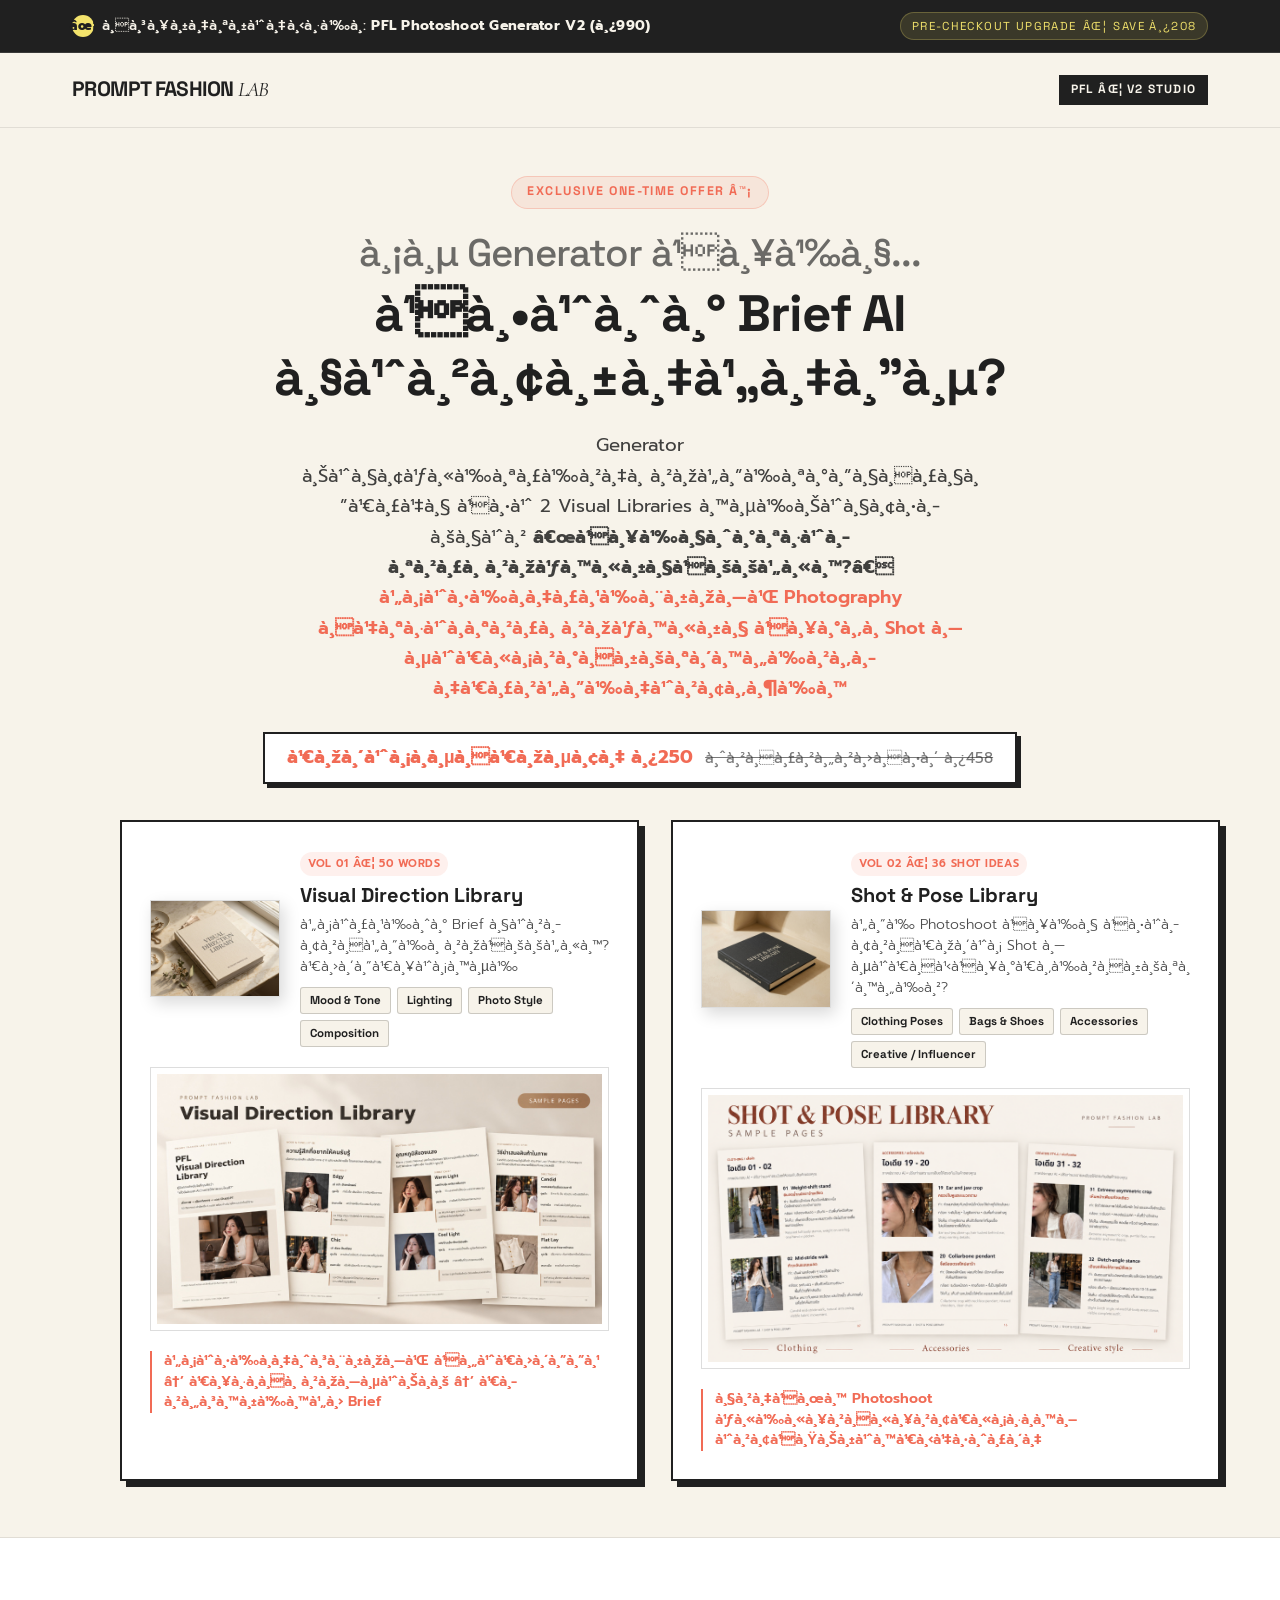
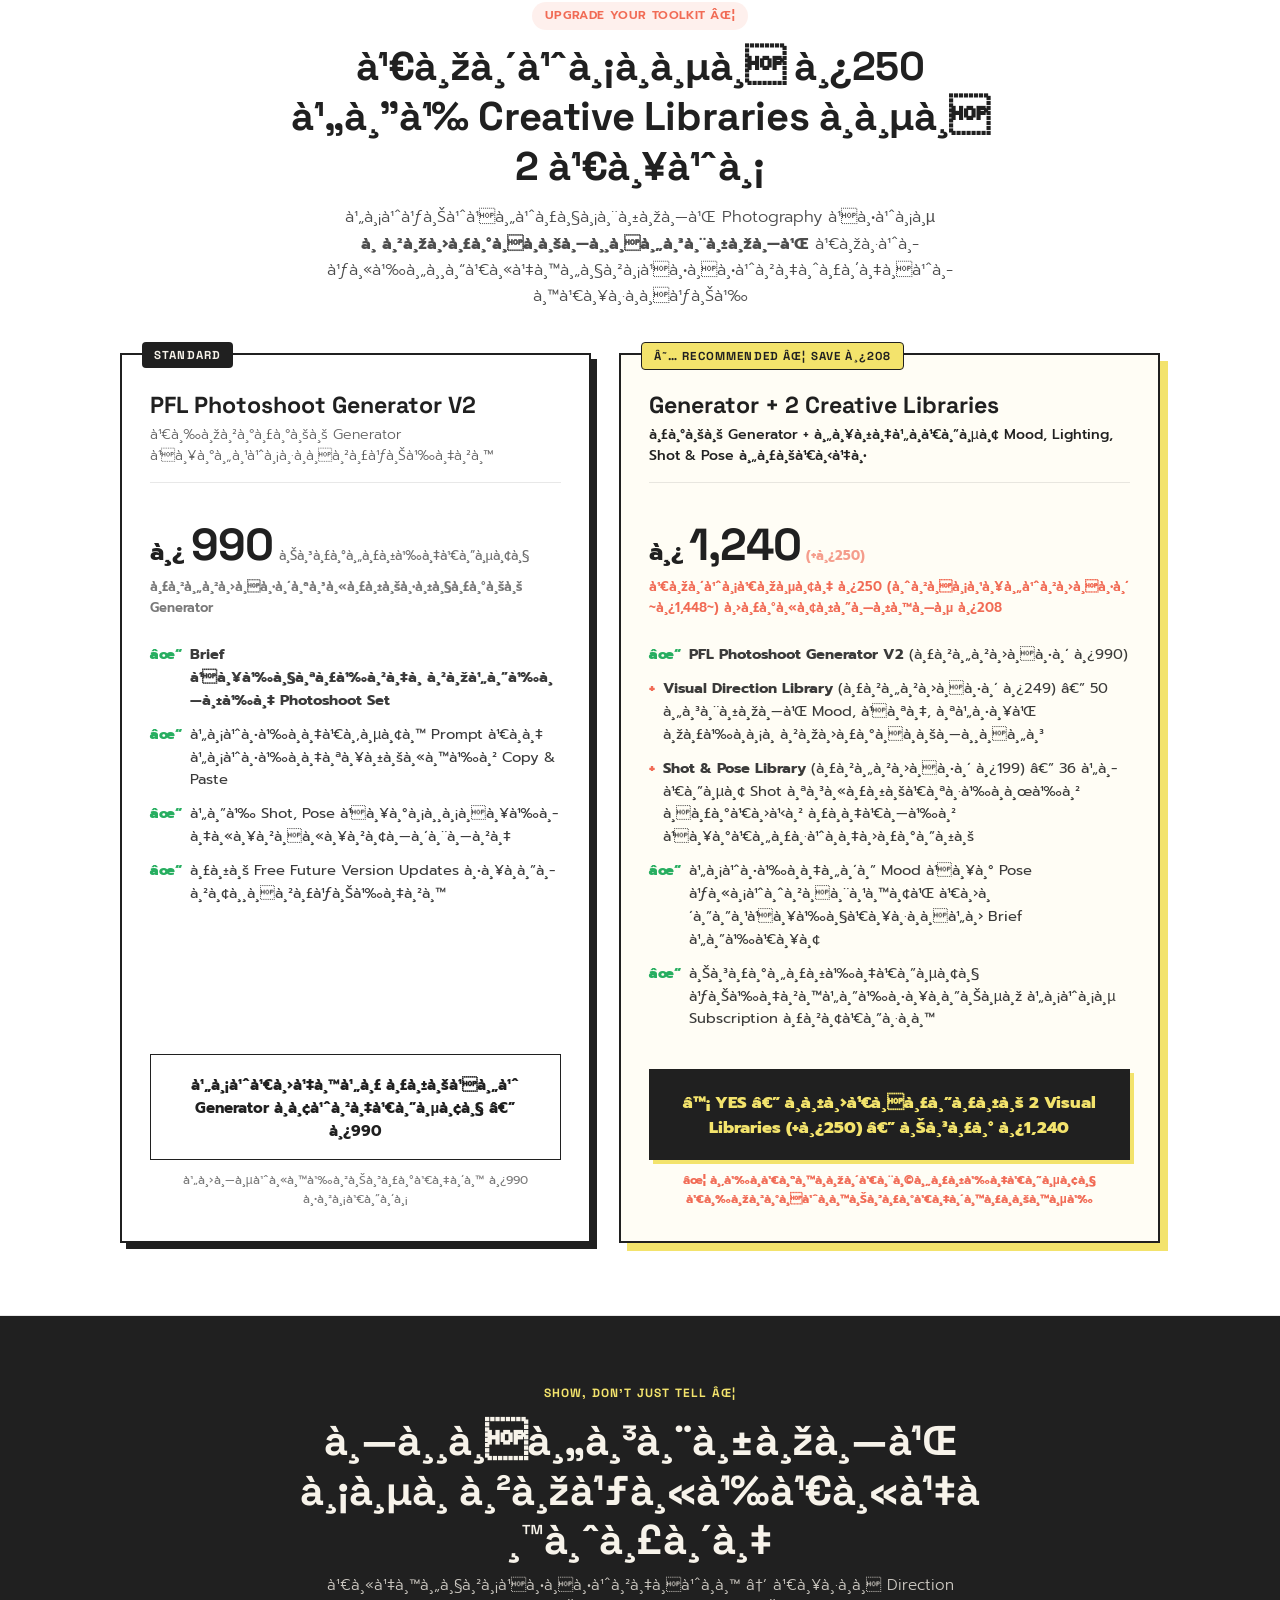
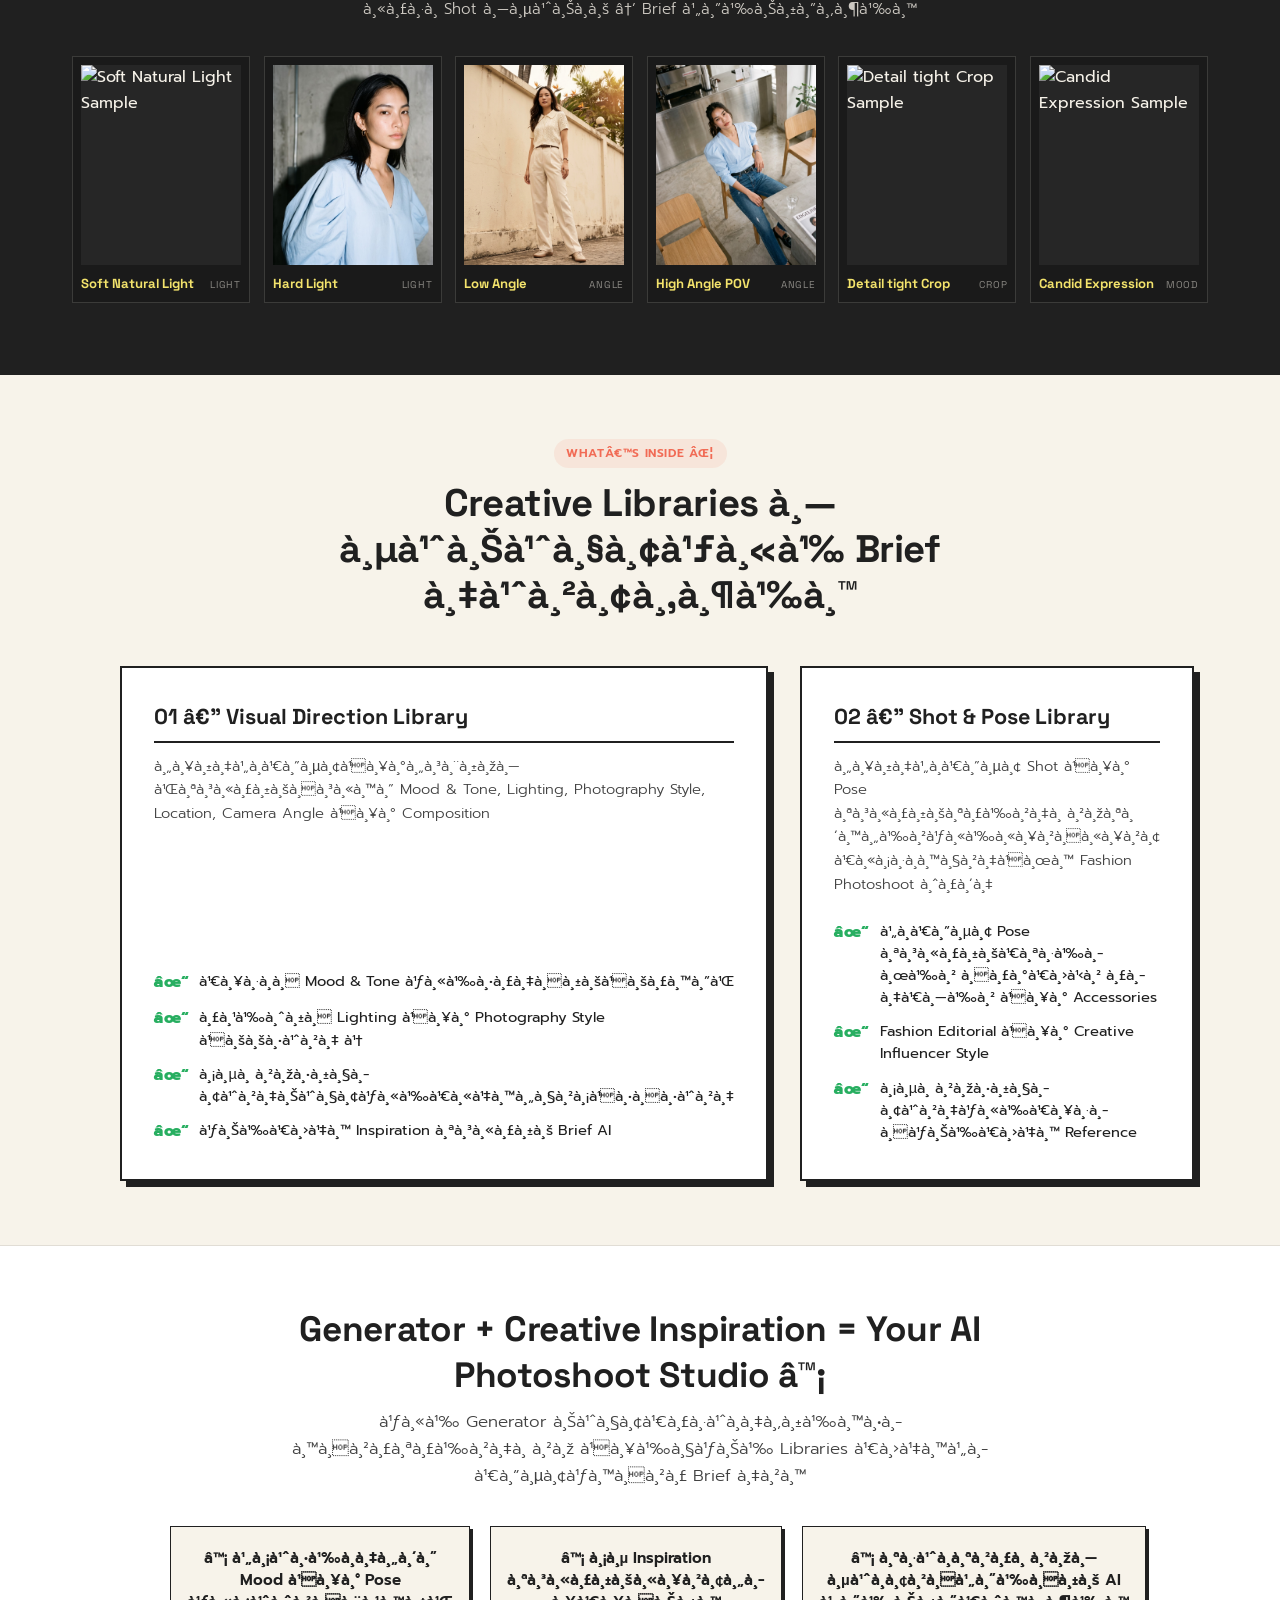
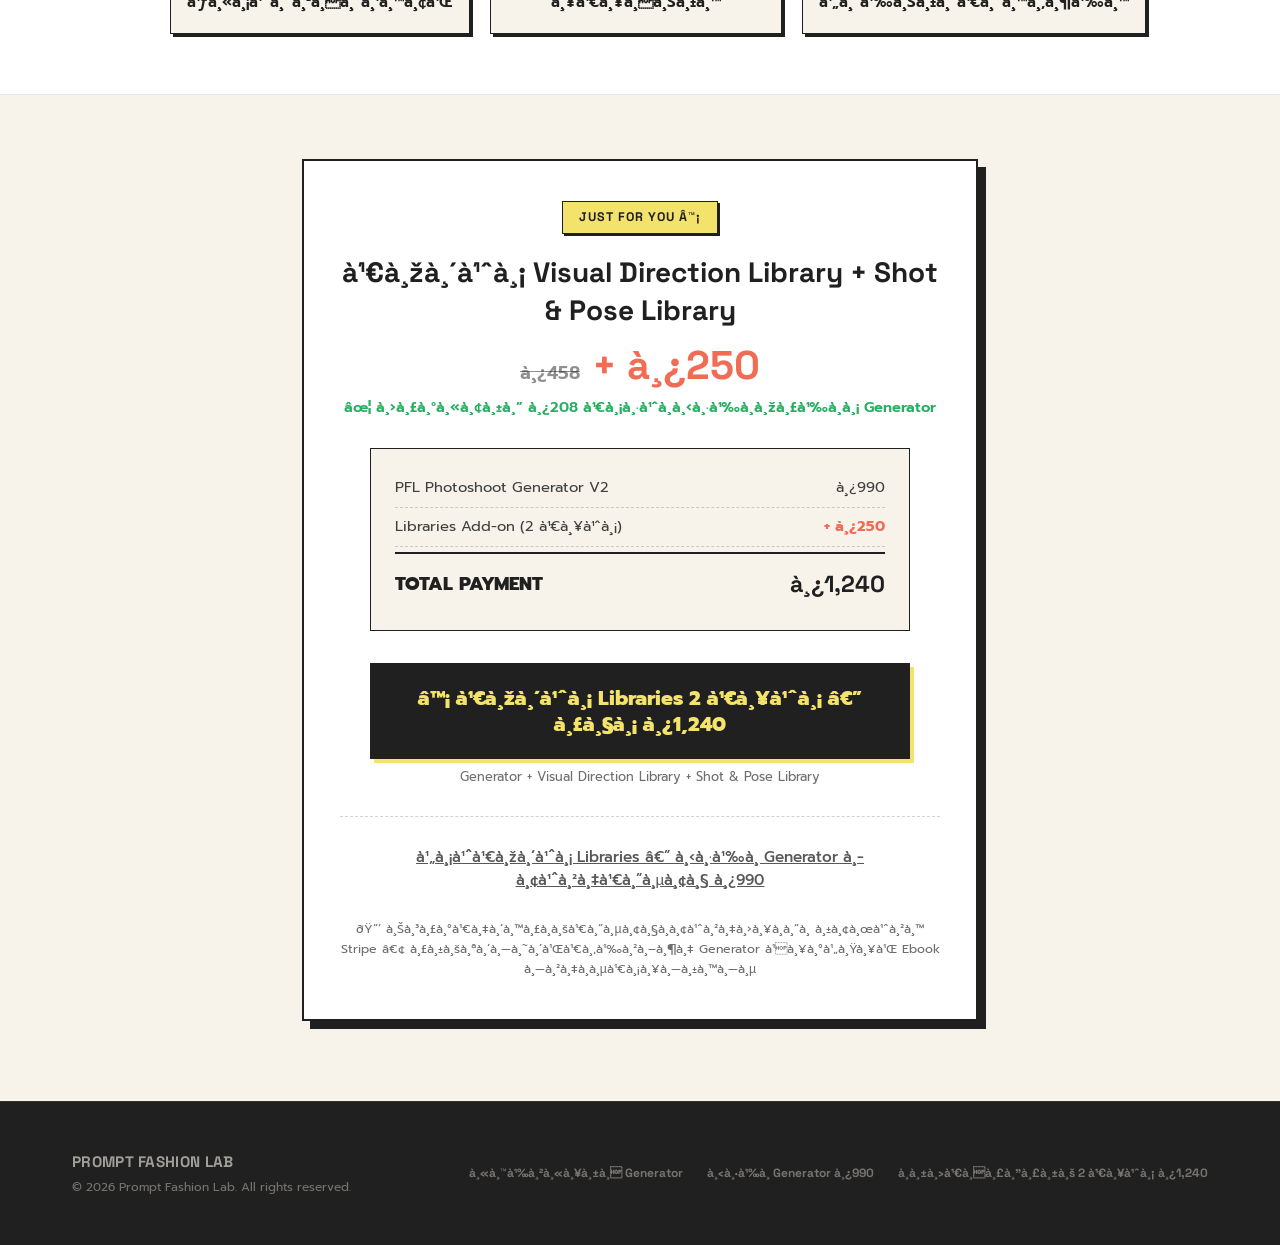
==== library.html @ 77cda496 "เพิ่มหน้า Upsell, Thank you page 2 หน้า" ====
<!DOCTYPE html>
<html lang="th">
<head>
  <!-- Google tag (gtag.js) -->
  <script async src="https://www.googletagmanager.com/gtag/js?id=G-DDGN5M6J9N"></script>
  <script>
    window.dataLayer = window.dataLayer || [];
    function gtag(){dataLayer.push(arguments);}
    gtag('js', new Date());
    gtag('config', 'G-DDGN5M6J9N');
  </script>

  <!-- Meta Pixel Code -->
  <script>
    !function(f,b,e,v,n,t,s)
    {if(f.fbq)return;n=f.fbq=function(){n.callMethod?
    n.callMethod.apply(n,arguments):n.queue.push(arguments)};
    if(!f._fbq)f._fbq=n;n.push=n;n.loaded=!0;n.version='2.0';
    n.queue=[];t=b.createElement(e);t.async=!0;
    t.src=v;s=b.getElementsByTagName(e)[0];
    s.parentNode.insertBefore(t,s)}(window, document,'script',
    'https://connect.facebook.net/en_US/fbevents.js');
    fbq('init', '1612021557290772');
    fbq('track', 'PageView');
  </script>
  <noscript>
    <img height="1" width="1" style="display:none"
    src="https://www.facebook.com/tr?id=1612021557290772&ev=PageView&noscript=1"/>
  </noscript>
  <!-- End Meta Pixel Code -->

  <meta charset="UTF-8">
  <meta name="viewport" content="width=device-width, initial-scale=1.0">
  <meta name="description" content="Exclusive One-Time Offer: เพิ่ม 2 Visual Libraries คู่มือภาพถ่ายแฟชั่นเพื่อไอเดียการ Brief AI ที่ตรงใจ (+฿250) — Prompt Fashion Lab">
  <title>ข้อเสนอพิเศษเฉพาะก่อนชำระเงิน (+฿250) | Prompt Fashion Lab</title>

  <!-- Google Fonts Import -->
  <link rel="preconnect" href="https://fonts.googleapis.com">
  <link rel="preconnect" href="https://fonts.gstatic.com" crossorigin>
  <link href="https://fonts.googleapis.com/css2?family=Caveat:wght@600;700&family=Cormorant+Garamond:ital,wght@1,400;1,600;1,700&family=Prompt:ital,wght@0,300;0,400;0,500;0,600;0,700;1,300;1,400;1,500;1,600;1,700&family=Space+Grotesk:wght@500;700;800&display=swap" rel="stylesheet">

  <!-- Vanilla CSS Style Sheets -->
  <link rel="stylesheet" href="styles.css">
  <link rel="stylesheet" href="library.css">
</head>
<body>

  <!-- ==========================================
       TOP STATUS BAR: PRE-CHECKOUT UPGRADE NOTICE
       ========================================== -->
  <div class="library-status-bar">
    <div class="container library-status-content">
      <div class="library-status-badge">
        <span class="status-icon-cart">✦</span>
        <span>กำลังสั่งซื้อ: <strong>PFL Photoshoot Generator V2 (฿990)</strong></span>
      </div>
      <div class="library-step-indicator">
        <span>PRE-CHECKOUT UPGRADE</span> ✦ <span>SAVE ฿208</span>
      </div>
    </div>
  </div>

  <!-- ==========================================
       HEADER / NAVIGATION
       ========================================== -->
  <header>
    <div class="container header-container">
      <a href="index.html" class="logo">
        PROMPT FASHION <span>LAB</span>
      </a>
      <div class="brand-badge">PFL ✦ V2 STUDIO</div>
    </div>
  </header>

  <!-- ==========================================
       SECTION 1 — HERO SECTION
       ========================================== -->
  <section class="library-hero-section">
    <div class="container">
      
      <!-- Eyebrow Badge -->
      <div class="hero-eyebrow-tag reveal active">
        <span>EXCLUSIVE ONE-TIME OFFER ♡</span>
      </div>

      <!-- Main Headline -->
      <h1 class="hero-main-title text-balance-thai reveal active">
        <span class="hero-title-lead">มี Generator แล้ว...</span>
        <span class="hero-title-main">แต่จะ Brief AI ว่ายังไงดี?</span>
      </h1>

      <!-- Supporting Text -->
      <p class="hero-subtitle-transition text-balance-thai reveal active">
        Generator ช่วยให้สร้างภาพได้สะดวกรวดเร็ว แต่ 2 Visual Libraries นี้ช่วยตอบว่า <strong>“แล้วจะสื่อสารภาพในหัวแบบไหน?”</strong><br>
        <span style="font-weight: 600; color: var(--color-coral);">ไม่ต้องรู้ศัพท์ Photography ก็สื่อสารภาพในหัว และขอ Shot ที่เหมาะกับสินค้าของเราได้ง่ายขึ้น</span>
      </p>

      <!-- Highlight Offer Pill -->
      <div class="hero-offer-highlight-pill reveal active">
        <span class="highlight-text">เพิ่มอีกเพียง ฿250</span>
        <span class="original-price">จากราคาปกติ ฿458</span>
      </div>

      <!-- 2 LIBRARIES SHOWCASE (VOL 01 & VOL 02) -->
      <div class="libraries-compact-grid reveal active">
        
        <!-- Library 1: Visual Direction Library -->
        <div class="lib-compact-card">
          <div class="lib-card-top-preview">
            <div class="lib-compact-cover">
              <img src="images/visual_direction_cover.jpg" alt="PFL Visual Direction Library Cover" loading="lazy">
            </div>
            <div class="lib-compact-summary">
              <span class="tagline-badge" style="font-size: 0.68rem; padding: 0.2rem 0.5rem; margin-bottom: 0.4rem;">VOL 01 ✦ 50 WORDS</span>
              <h4>Visual Direction Library</h4>
              <p>ไม่รู้จะ Brief ว่าอยากได้ภาพแบบไหน? เปิดเล่มนี้</p>
              <div class="lib-pills-row">
                <span class="lib-pill">Mood & Tone</span>
                <span class="lib-pill">Lighting</span>
                <span class="lib-pill">Photo Style</span>
                <span class="lib-pill">Composition</span>
              </div>
            </div>
          </div>

          <div class="lib-inside-strip">
            <img src="images/sample_visual_direction.jpg" alt="ตัวอย่างภาพด้านในเล่ม Visual Direction Library" loading="lazy">
          </div>

          <div class="lib-card-takeaway text-balance-thai">
            ไม่ต้องจำศัพท์ แค่เปิดดู → เลือกภาพที่ชอบ → เอาคำนั้นไป Brief
          </div>
        </div>

        <!-- Library 2: Shot & Pose Library -->
        <div class="lib-compact-card">
          <div class="lib-card-top-preview">
            <div class="lib-compact-cover">
              <img src="images/shot_pose_cover.jpg" alt="PFL Shot & Pose Library Cover" loading="lazy">
            </div>
            <div class="lib-compact-summary">
              <span class="tagline-badge" style="font-size: 0.68rem; padding: 0.2rem 0.5rem; margin-bottom: 0.4rem;">VOL 02 ✦ 36 SHOT IDEAS</span>
              <h4>Shot & Pose Library</h4>
              <p>ได้ Photoshoot แล้ว แต่อยากเพิ่ม Shot ที่เก๋และเข้ากับสินค้า?</p>
              <div class="lib-pills-row">
                <span class="lib-pill">Clothing Poses</span>
                <span class="lib-pill">Bags & Shoes</span>
                <span class="lib-pill">Accessories</span>
                <span class="lib-pill">Creative / Influencer</span>
              </div>
            </div>
          </div>

          <div class="lib-inside-strip">
            <img src="images/sample_shot_pose.png" alt="ตัวอย่างภาพด้านในเล่ม Shot & Pose Library" loading="lazy">
          </div>

          <div class="lib-card-takeaway text-balance-thai">
            วางแผน Photoshoot ให้หลากหลายเหมือนถ่ายแฟชั่นเซ็ตจริง
          </div>
        </div>

      </div>

    </div>
  </section>

  <!-- ==========================================
       SECTION 2 — UPGRADE YOUR TOOLKIT ✦ (กล่องเปรียบเทียบ 2 ทางเลือก)
       ========================================== -->
  <section class="section-compact-libraries">
    <div class="container">
      
      <div class="compact-header reveal">
        <span class="tagline-badge" style="margin-bottom: 0.75rem;">UPGRADE YOUR TOOLKIT ✦</span>
        <h2 class="text-balance-thai">เพิ่มอีก ฿250 ได้ Creative Libraries อีก 2 เล่ม</h2>
        <p class="text-balance-thai">
          ไม่ใช่แค่รวมศัพท์ Photography แต่มี <strong>ภาพประกอบทุกคำศัพท์</strong> เพื่อให้คุณเห็นความแตกต่างจริงก่อนเลือกใช้
        </p>
      </div>

      <!-- PRE-CHECKOUT DECISION CARDS (STANDARD VS RECOMMENDED) -->
      <div class="precheckout-decision-wrapper reveal active">
        <div class="choice-grid-two-col">
          
          <!-- OPTION A: STANDARD GENERATOR ONLY (฿990) -->
          <div class="choice-card">
            <span class="card-badge-top badge-standard">STANDARD</span>
            
            <div class="choice-header">
              <h3>PFL Photoshoot Generator V2</h3>
              <p>เฉพาะระบบ Generator และคู่มือการใช้งาน</p>
            </div>

            <div class="choice-pricing-row">
              <div class="price-main-display">
                <span class="curr">฿</span>
                <span class="amount">990</span>
                <span class="period">ชำระครั้งเดียว</span>
              </div>
              <div class="price-sub-note" style="color: rgba(32,32,32,0.6);">
                ราคาปกติสำหรับตัวระบบ Generator
              </div>
            </div>

            <ul class="choice-feature-list">
              <li>
                <span class="f-check">✓</span>
                <span><strong>Brief แล้วสร้างภาพได้ทั้ง Photoshoot Set</strong></span>
              </li>
              <li>
                <span class="f-check">✓</span>
                <span>ไม่ต้องเขียน Prompt เอง ไม่ต้องสลับหน้า Copy & Paste</span>
              </li>
              <li>
                <span class="f-check">✓</span>
                <span>ได้ Shot, Pose และมุมกล้องหลากหลายทิศทาง</span>
              </li>
              <li>
                <span class="f-check">✓</span>
                <span>รับ Free Future Version Updates ตลอดอายุการใช้งาน</span>
              </li>
            </ul>

            <div>
              <button class="btn-choice-standard" onclick="goToCheckout('generator', 'compare_standard')">
                ไม่เป็นไร รับแค่ Generator อย่างเดียว — ฿990
              </button>
              <div class="btn-subtext">ไปที่หน้าชำระเงิน ฿990 ตามเดิม</div>
            </div>
          </div>

          <!-- OPTION B: RECOMMENDED UPGRADE BUNDLE (+฿250 -> ฿1,240) -->
          <div class="choice-card card-recommended">
            <span class="card-badge-top badge-upgrade">★ RECOMMENDED ✦ SAVE ฿208</span>
            
            <div class="choice-header">
              <h3 style="color: var(--color-black);">Generator + 2 Creative Libraries</h3>
              <p style="color: var(--color-black); font-weight: 500;">ระบบ Generator + คลังไอเดีย Mood, Lighting, Shot & Pose ครบเซ็ต</p>
            </div>

            <div class="choice-pricing-row">
              <div class="price-main-display">
                <span class="curr">฿</span>
                <span class="amount">1,240</span>
                <span class="period" style="font-weight: 700; color: var(--color-coral);">(+฿250)</span>
              </div>
              <div class="price-sub-note">
                เพิ่มเพียง ฿250 (จากมูลค่าปกติ ~฿1,448~) ประหยัดทันที ฿208
              </div>
            </div>

            <ul class="choice-feature-list">
              <li>
                <span class="f-check">✓</span>
                <span><strong>PFL Photoshoot Generator V2</strong> (ราคาปกติ ฿990)</span>
              </li>
              <li>
                <span class="f-plus">+</span>
                <span><strong>Visual Direction Library</strong> (ราคาปกติ ฿249) — 50 คำศัพท์ Mood, แสง, สไตล์ พร้อมภาพประกอบทุกคำ</span>
              </li>
              <li>
                <span class="f-plus">+</span>
                <span><strong>Shot & Pose Library</strong> (ราคาปกติ ฿199) — 36 ไอเดีย Shot สำหรับเสื้อผ้า กระเป๋า รองเท้า และเครื่องประดับ</span>
              </li>
              <li>
                <span class="f-check">✓</span>
                <span>ไม่ต้องคิด Mood และ Pose ใหม่จากศูนย์ เปิดดูแล้วเลือกไป Brief ได้เลย</span>
              </li>
              <li>
                <span class="f-check">✓</span>
                <span>ชำระครั้งเดียว ใช้งานได้ตลอดชีพ ไม่มี Subscription รายเดือน</span>
              </li>
            </ul>

            <div>
              <button class="btn-choice-upgrade" onclick="goToCheckout('bundle', 'compare_upgrade')">
                ♡ YES — อัปเกรดรับ 2 Visual Libraries (+฿250) — ชำระ ฿1,240
              </button>
              <div class="btn-subtext" style="color: var(--color-coral); font-weight: 700;">
                ✦ ข้อเสนอพิเศษครั้งเดียว เฉพาะก่อนชำระเงินรอบนี้
              </div>
            </div>
          </div>

        </div>
      </div>

    </div>
  </section>

  <!-- ==========================================
       SECTION 3 — SHOW, DON'T JUST TELL ✦ (6 VISUAL SAMPLES STRIP)
       ========================================== -->
  <section class="section-visual-compact">
    <div class="container">
      
      <div class="visual-compact-header reveal">
        <span class="eyebrow-yellow">SHOW, DON'T JUST TELL ✦</span>
        <h2 class="text-balance-thai">ทุกคำศัพท์ มีภาพให้เห็นจริง</h2>
        <p class="text-balance-thai">
          เห็นความแตกต่างก่อน → เลือก Direction หรือ Shot ที่ชอบ → Brief ได้ชัดขึ้น
        </p>
      </div>

      <div class="visual-swipe-hint">↔ เลื่อนดูตัวอย่างภาพถ่ายทั้ง 6 สไตล์</div>

      <!-- 6 Proof Cards Strip -->
      <div class="visual-proof-gallery reveal">
        
        <!-- Shot 1 -->
        <div class="proof-card">
          <div class="proof-card-image">
            <img src="images/hero_knit_01.jpg" alt="Soft Natural Light Sample" loading="lazy">
          </div>
          <div class="proof-card-info">
            <div class="proof-title">Soft Natural Light</div>
            <div class="proof-tag">LIGHT</div>
          </div>
        </div>

        <!-- Shot 2 -->
        <div class="proof-card">
          <div class="proof-card-image">
            <img src="images/proof_hard_light.jpg" alt="Hard Light Sample" loading="lazy">
          </div>
          <div class="proof-card-info">
            <div class="proof-title">Hard Light</div>
            <div class="proof-tag">LIGHT</div>
          </div>
        </div>

        <!-- Shot 3 -->
        <div class="proof-card">
          <div class="proof-card-image">
            <img src="images/proof_knit_angle.jpg" alt="Low Angle Sample" loading="lazy">
          </div>
          <div class="proof-card-info">
            <div class="proof-title">Low Angle</div>
            <div class="proof-tag">ANGLE</div>
          </div>
        </div>

        <!-- Shot 4 -->
        <div class="proof-card">
          <div class="proof-card-image">
            <img src="images/proof_high_angle_pov.jpg" alt="High Angle POV Sample" loading="lazy">
          </div>
          <div class="proof-card-info">
            <div class="proof-title">High Angle POV</div>
            <div class="proof-tag">ANGLE</div>
          </div>
        </div>

        <!-- Shot 5 -->
        <div class="proof-card">
          <div class="proof-card-image">
            <img src="images/proof_knit_detail.jpg" alt="Detail tight Crop Sample" loading="lazy">
          </div>
          <div class="proof-card-info">
            <div class="proof-title">Detail tight Crop</div>
            <div class="proof-tag">CROP</div>
          </div>
        </div>

        <!-- Shot 6 -->
        <div class="proof-card">
          <div class="proof-card-image">
            <img src="images/proof_knit_candid.jpg" alt="Candid Expression Sample" loading="lazy">
          </div>
          <div class="proof-card-info">
            <div class="proof-title">Candid Expression</div>
            <div class="proof-tag">MOOD</div>
          </div>
        </div>

      </div>

    </div>
  </section>

  <!-- ==========================================
       SECTION 4 — WHAT'S INSIDE (2 ELEGANT PRODUCT CARDS)
       ========================================== -->
  <section class="section-whats-inside">
    <div class="container">
      
      <div class="section-head-center reveal">
        <span class="tagline-badge">WHAT’S INSIDE ✦</span>
        <h2 class="text-balance-thai" style="margin-top: 0.75rem; font-size: clamp(1.8rem, 4.5vw, 2.4rem);">
          Creative Libraries ที่ช่วยให้ Brief ง่ายขึ้น
        </h2>
      </div>

      <div class="whats-inside-grid reveal">
        
        <!-- Card 1: Visual Direction Library -->
        <div class="inside-product-card">
          <div>
            <h3>01 — Visual Direction Library</h3>
            <p class="card-desc text-balance-thai">
              คลังไอเดียและคำศัพท์สำหรับกำหนด Mood & Tone, Lighting, Photography Style, Location, Camera Angle และ Composition
            </p>
          </div>

          <ul class="inside-benefits-list">
            <li>
              <span class="check-icon">✓</span>
              <span>เลือก Mood & Tone ให้ตรงกับแบรนด์</span>
            </li>
            <li>
              <span class="check-icon">✓</span>
              <span>รู้จัก Lighting และ Photography Style แบบต่าง ๆ</span>
            </li>
            <li>
              <span class="check-icon">✓</span>
              <span>มีภาพตัวอย่างช่วยให้เห็นความแตกต่าง</span>
            </li>
            <li>
              <span class="check-icon">✓</span>
              <span>ใช้เป็น Inspiration สำหรับ Brief AI</span>
            </li>
          </ul>
        </div>

        <!-- Card 2: Shot & Pose Library -->
        <div class="inside-product-card">
          <div>
            <h3>02 — Shot & Pose Library</h3>
            <p class="card-desc text-balance-thai">
              คลังไอเดีย Shot และ Pose สำหรับสร้างภาพสินค้าให้หลากหลาย เหมือนวางแผน Fashion Photoshoot จริง
            </p>
          </div>

          <ul class="inside-benefits-list">
            <li>
              <span class="check-icon">✓</span>
              <span>ไอเดีย Pose สำหรับเสื้อผ้า กระเป๋า รองเท้า และ Accessories</span>
            </li>
            <li>
              <span class="check-icon">✓</span>
              <span>Fashion Editorial และ Creative Influencer Style</span>
            </li>
            <li>
              <span class="check-icon">✓</span>
              <span>มีภาพตัวอย่างให้เลือกใช้เป็น Reference</span>
            </li>
          </ul>
        </div>

      </div>

    </div>
  </section>

  <!-- ==========================================
       SECTION 5 — VALUE PROPOSITION
       ========================================== -->
  <section class="section-value-prop">
    <div class="container">
      
      <div class="value-prop-header reveal">
        <h2 class="text-balance-thai">
          Generator + Creative Inspiration = Your AI Photoshoot Studio ♡
        </h2>
        <p class="text-balance-thai">
          ให้ Generator ช่วยเรื่องขั้นตอนการสร้างภาพ แล้วใช้ Libraries เป็นไอเดียในการ Brief งาน
        </p>
      </div>

      <div class="value-benefits-row reveal">
        <div class="value-benefit-item text-balance-thai">
          ♡ ไม่ต้องคิด Mood และ Pose ใหม่จากศูนย์
        </div>
        <div class="value-benefit-item text-balance-thai">
          ♡ มี Inspiration สำหรับหลายคอลเลกชัน
        </div>
        <div class="value-benefit-item text-balance-thai">
          ♡ สื่อสารภาพที่อยากได้กับ AI ได้ชัดเจนขึ้น
        </div>
      </div>

    </div>
  </section>

  <!-- ==========================================
       SECTION 6 — PRICING & OFFER BREAKDOWN
       ========================================== -->
  <section class="section-pricing-offer">
    <div class="container pricing-offer-container">
      
      <div class="offer-main-box reveal">
        
        <!-- Small Heading -->
        <span class="offer-top-badge">JUST FOR YOU ♡</span>

        <!-- Offer Heading -->
        <h3 class="offer-product-heading text-balance-thai">
          เพิ่ม Visual Direction Library + Shot & Pose Library
        </h3>

        <!-- Pricing Tag Wrap -->
        <div class="offer-price-tag-wrap">
          <span class="regular-strikethrough">฿458</span>
          <span class="special-add-price">+ ฿250</span>
        </div>

        <!-- Savings Text -->
        <div class="offer-savings-subtext">
          ✦ ประหยัด ฿208 เมื่อซื้อพร้อม Generator
        </div>

        <!-- Order Total Breakdown -->
        <div class="order-breakdown-card">
          <div class="order-breakdown-row">
            <span>PFL Photoshoot Generator V2</span>
            <span>฿990</span>
          </div>
          <div class="order-breakdown-row">
            <span>Libraries Add-on (2 เล่ม)</span>
            <span style="color: var(--color-coral); font-weight: 700;">+ ฿250</span>
          </div>
          <div class="order-breakdown-row total-row">
            <span>TOTAL PAYMENT</span>
            <span class="total-amount">฿1,240</span>
          </div>
        </div>

        <!-- PRIMARY CTA BUTTON -->
        <button class="btn-primary-upsell" onclick="goToCheckout('bundle', 'primary_button')">
          ♡ เพิ่ม Libraries 2 เล่ม — รวม ฿1,240
        </button>
        <div class="primary-btn-supporting-subtext text-balance-thai">
          Generator + Visual Direction Library + Shot & Pose Library
        </div>

        <!-- SECONDARY CTA SUBTLE LINK -->
        <div class="secondary-cta-wrap">
          <button class="btn-secondary-link text-balance-thai" onclick="goToCheckout('generator', 'secondary_link')">
            ไม่เพิ่ม Libraries — ซื้อ Generator อย่างเดียว ฿990
          </button>
        </div>

        <div style="font-size: 0.78rem; opacity: 0.65; margin-top: 1.25rem;">
          🔒 ชำระเงินรอบเดียวอย่างปลอดภัยผ่าน Stripe • รับสิทธิ์เข้าถึง Generator และไฟล์ Ebook ทางอีเมลทันที
        </div>

      </div>

    </div>
  </section>

  <!-- ==========================================
       SECTION 7 — FOOTER
       ========================================== -->
  <footer>
    <div class="container footer-container">
      <div class="footer-copy">
        <span class="footer-brand">PROMPT FASHION LAB</span>
        <span>&copy; 2026 Prompt Fashion Lab. All rights reserved.</span>
      </div>
      <div class="footer-links">
        <a href="index.html">หน้าหลัก Generator</a>
        <a href="javascript:void(0)" onclick="goToCheckout('generator', 'footer_link')">ซื้อ Generator ฿990</a>
        <a href="javascript:void(0)" onclick="goToCheckout('bundle', 'footer_link')">อัปเกรดรับ 2 เล่ม ฿1,240</a>
      </div>
    </div>
  </footer>

  <!-- ==========================================
       MOBILE STICKY DECISION BAR
       ========================================== -->
  <div class="mobile-sticky-decision-bar">
    <button class="sticky-choice-btn-standard" onclick="goToCheckout('generator', 'mobile_sticky')">
      ซื้อ Generator ฿990
    </button>
    <button class="sticky-choice-btn-upgrade" onclick="goToCheckout('bundle', 'mobile_sticky')">
      ♡ เพิ่ม 2 เล่ม รวม ฿1,240
    </button>
  </div>

  <!-- JavaScript -->
  <script src="library.js"></script>
</body>
</html>
---- styles.css ----
/* ==========================================================================
   PROMPT FASHION LAB (PFL) - DESIGN SYSTEM & LAYOUTS
   Style Guide: Fashion Editorial × Creative Studio × Playful
   ========================================================================== */

/* Google Fonts Import */
@import url('https://fonts.googleapis.com/css2?family=Caveat:wght@600;700&family=Cormorant+Garamond:ital,wght@1,400;1,600;1,700&family=Prompt:ital,wght@0,300;0,400;0,500;0,600;0,700;1,300;1,400;1,500;1,600;1,700&family=Space+Grotesk:wght@500;700;800&display=swap');

:root {
  /* Color Palette */
  --color-ivory: #F7F3EA;       /* Neutral Base (65-70%) */
  --color-black: #202020;       /* Neutral Dark */
  --color-black-rgb: 32, 32, 32;
  --color-yellow: #F3E36C;      /* Accent (15-20%) */
  --color-coral: #F16B55;       /* Accent Coral (10-15%) */
  --color-blue: #AFCDE5;        /* Accent Blue */
  --color-white: #FFFFFF;
  
  /* Fonts */
  --font-grotesk: 'Space Grotesk', 'Prompt', sans-serif;
  --font-serif: 'Cormorant Garamond', 'Prompt', serif;
  --font-thai: 'Prompt', sans-serif;
  --font-hand: 'Caveat', cursive;

  /* Transitions */
  --transition-smooth: all 0.4s cubic-bezier(0.16, 1, 0.3, 1);
  --transition-fast: all 0.2s ease-out;
}

/* Reset & Base Styles */
*, *::before, *::after {
  box-sizing: border-box;
  margin: 0;
  padding: 0;
}

html {
  scroll-behavior: smooth;
  -webkit-text-size-adjust: 100%;
}

body {
  background-color: var(--color-ivory);
  color: var(--color-black);
  font-family: var(--font-thai);
  font-weight: 400;
  line-height: 1.6;
  overflow-x: hidden;
}

/* Typography Utilities */
h1, h2, h3, h4, h5, h6 {
  font-family: var(--font-grotesk);
  font-weight: 700;
  line-height: 1.2;
}

h1 {
  font-size: clamp(2rem, 5vw, 3rem);
  font-weight: 800;
  letter-spacing: -0.02em;
}

h2 {
  font-size: clamp(1.8rem, 4.5vw, 2.5rem);
  font-weight: 800;
  letter-spacing: -0.01em;
}

p {
  font-size: 1.05rem;
  font-weight: 300;
  color: rgba(32, 32, 32, 0.85);
}

.text-balance-thai {
  word-break: keep-all;
  overflow-wrap: break-word;
}

.italic-serif {
  font-family: var(--font-serif);
  font-style: italic;
  font-weight: 600;
  letter-spacing: -0.01em;
}

.handwritten {
  font-family: var(--font-hand);
  font-size: 1.6rem;
  color: var(--color-coral);
  transform: rotate(-3deg);
  display: inline-block;
}

/* Selection */
::selection {
  background-color: var(--color-yellow);
  color: var(--color-black);
}

/* Layout Utilities */
.container {
  max-width: 1200px;
  margin: 0 auto;
  padding: 0 2rem;
  position: relative;
}

@media (max-width: 768px) {
  .container {
    padding: 0 1.25rem;
  }
}

.section-padding {
  padding: 6rem 0;
}

@media (max-width: 768px) {
  .section-padding {
    padding: 4rem 0;
  }
}

/* Dark Background Sections */
.section-dark {
  background-color: var(--color-black);
  color: var(--color-ivory);
  position: relative;
}

.section-dark h2, .section-dark h3, .section-dark h4 {
  color: var(--color-ivory);
}

.section-dark p {
  color: rgba(247, 243, 234, 0.85);
}

/* Yellow Background Sections */
.section-yellow {
  background-color: var(--color-yellow);
  color: var(--color-black);
  position: relative;
}

/* Header & Nav */
header {
  border-bottom: 1px solid rgba(32, 32, 32, 0.1);
  background-color: var(--color-ivory);
  padding: 1.25rem 0;
  z-index: 10;
  position: relative;
}

.header-container {
  display: flex;
  justify-content: space-between;
  align-items: center;
}

.logo {
  font-family: var(--font-grotesk);
  font-weight: 800;
  font-size: 1.3rem;
  letter-spacing: -0.03em;
  text-decoration: none;
  color: var(--color-black);
}

.logo span {
  font-family: var(--font-serif);
  font-style: italic;
  font-weight: 400;
}

.brand-badge {
  font-family: var(--font-grotesk);
  font-size: 0.75rem;
  font-weight: 700;
  background-color: var(--color-black);
  color: var(--color-ivory);
  padding: 0.35rem 0.75rem;
  text-transform: uppercase;
  letter-spacing: 0.1em;
}

.tagline-badge {
  background-color: rgba(241, 107, 85, 0.1);
  color: var(--color-coral);
  font-size: 0.75rem;
  font-weight: 600;
  text-transform: uppercase;
  padding: 0.3rem 0.8rem;
  border-radius: 50px;
  letter-spacing: 0.05em;
  display: inline-block;
}

/* Buttons */
.btn {
  display: inline-flex;
  align-items: center;
  justify-content: center;
  padding: 1.1rem 2.2rem;
  font-family: var(--font-grotesk);
  font-weight: 700;
  font-size: 1.05rem;
  text-decoration: none;
  border-radius: 0;
  border: 2px solid var(--color-black);
  cursor: pointer;
  position: relative;
  transition: var(--transition-smooth);
  background-color: transparent;
  color: var(--color-black);
  text-align: center;
  width: 100%;
}

.btn-black {
  background-color: var(--color-black);
  color: var(--color-ivory);
}

.btn-black:hover {
  background-color: var(--color-yellow);
  color: var(--color-black);
  transform: translateY(-3px) rotate(-0.5deg);
  box-shadow: 0 6px 0 var(--color-black);
}

.btn-yellow {
  background-color: var(--color-yellow);
  color: var(--color-black);
}

.btn-yellow:hover {
  background-color: var(--color-black);
  color: var(--color-ivory);
  transform: translateY(-3px) rotate(0.5deg);
  box-shadow: 0 6px 0 var(--color-coral);
}

.btn-outline {
  background-color: transparent;
  color: var(--color-black);
}

.btn-outline:hover {
  background-color: var(--color-black);
  color: var(--color-ivory);
  transform: translateY(-2px);
}

/* Scroll Animations */
.reveal {
  opacity: 0;
  transform: translateY(20px);
  transition: opacity 0.8s cubic-bezier(0.16, 1, 0.3, 1), transform 0.8s cubic-bezier(0.16, 1, 0.3, 1);
}

.reveal.active {
  opacity: 1;
  transform: translateY(0);
}

/* ==========================================================================
   SECTION 1 — HERO
   ========================================================================== */
.hero-grid {
  display: grid;
  grid-template-columns: 1fr;
  gap: 3rem;
  align-items: start;
}

@media (min-width: 992px) {
  .hero-grid {
    grid-template-columns: 4.5fr 7.5fr;
    gap: 4rem;
    align-items: center;
  }
}

.hero-content {
  display: flex;
  flex-direction: column;
  gap: 1.5rem;
}

.hero-tagline {
  font-family: var(--font-grotesk);
  font-size: 0.8rem;
  font-weight: 700;
  letter-spacing: 0.1em;
  color: var(--color-coral);
  display: flex;
  align-items: center;
  gap: 0.5rem;
}

.hero-title {
  font-size: clamp(2rem, 5vw, 2.75rem);
  line-height: 1.2;
}

.hero-desc {
  font-size: 1.05rem;
  opacity: 0.85;
}

.hero-bullet-list {
  list-style: none;
  display: flex;
  flex-direction: column;
  gap: 0.65rem;
}

.hero-bullet-list li {
  font-size: 1.05rem;
  color: rgba(32, 32, 32, 0.9);
  display: flex;
  align-items: flex-start;
  gap: 0.6rem;
  line-height: 1.5;
}

.hero-bullet-list li::before {
  content: "✦";
  color: var(--color-coral);
  font-size: 0.8rem;
  margin-top: 0.2rem;
  flex-shrink: 0;
}

.hero-benefits-grid {
  display: grid;
  grid-template-columns: 1fr;
  gap: 1.25rem;
  margin: 1rem 0;
}

@media (min-width: 576px) {
  .hero-benefits-grid {
    grid-template-columns: repeat(3, 1fr);
  }
}

.hero-benefit-item {
  border-left: 2px solid var(--color-coral);
  padding-left: 0.75rem;
}

.hero-benefit-item h4 {
  font-size: 0.85rem;
  font-weight: 800;
  letter-spacing: 0.05em;
  color: var(--color-black);
  margin-bottom: 0.25rem;
}

.hero-benefit-item p {
  font-size: 0.85rem;
  opacity: 0.7;
  line-height: 1.4;
}

.hero-cta-wrap {
  display: flex;
  flex-direction: column;
  gap: 0.5rem;
  max-width: 400px;
}

.hero-price-anchor {
  font-size: 0.85rem;
  opacity: 0.6;
  text-align: center;
}

.hero-price-anchor span {
  text-decoration: line-through;
  margin-right: 0.5rem;
}

.hero-price-anchor strong {
  color: var(--color-coral);
  font-weight: 700;
}

/* Hero Visual Composition */
.hero-visual {
  display: flex;
  flex-direction: column;
  gap: 1.5rem;
  background-color: var(--color-white);
  border: 2px solid var(--color-black);
  padding: 1.25rem;
  box-shadow: 6px 6px 0 var(--color-black);
}

@media (min-width: 768px) {
  .hero-visual {
    padding: 1.75rem;
    gap: 1.75rem;
  }
}

/* Horizontal Brief Bar */
.brief-horizontal {
  background-color: var(--color-ivory);
  border: 1px dashed rgba(32, 32, 32, 0.3);
  padding: 1rem 1.25rem;
  display: flex;
  flex-direction: column;
  gap: 0.75rem;
}

.brief-horizontal-top {
  display: flex;
  justify-content: space-between;
  align-items: center;
  border-bottom: 1px solid rgba(32, 32, 32, 0.1);
  padding-bottom: 0.4rem;
  flex-wrap: wrap;
  gap: 0.5rem;
}

.brief-horizontal-top .brief-tag {
  font-family: var(--font-grotesk);
  font-weight: 800;
  font-size: 0.75rem;
  letter-spacing: 0.05em;
  color: var(--color-black);
}

.brief-horizontal-top .brief-subtag {
  font-family: var(--font-hand);
  color: var(--color-coral);
  font-size: 1.15rem;
}

.brief-horizontal-grid {
  display: grid;
  grid-template-columns: repeat(2, 1fr);
  gap: 0.6rem 1rem;
}

@media (min-width: 576px) {
  .brief-horizontal-grid {
    grid-template-columns: repeat(3, 1fr);
  }
}

@media (min-width: 992px) {
  .brief-horizontal-grid {
    grid-template-columns: repeat(5, 1fr);
  }
}

.brief-h-item {
  display: flex;
  flex-direction: column;
  gap: 0.15rem;
}

.brief-h-item label {
  font-size: 0.62rem;
  opacity: 0.55;
  text-transform: uppercase;
  letter-spacing: 0.05em;
  font-family: var(--font-grotesk);
  font-weight: 700;
}

.brief-h-item span {
  font-size: 0.85rem;
  font-weight: 700;
  color: var(--color-black);
  white-space: normal;
  word-break: break-word;
}

.brief-horizontal-footer {
  display: flex;
  justify-content: space-between;
  align-items: center;
  border-top: 1px dashed rgba(32, 32, 32, 0.15);
  padding-top: 0.45rem;
  flex-wrap: wrap;
  gap: 0.5rem;
}

.brief-horizontal-footer .brief-arrow-badge {
  font-family: var(--font-grotesk);
  font-size: 0.7rem;
  font-weight: 800;
  letter-spacing: 0.05em;
  color: var(--color-coral);
}

/* Contact Sheet Area */
.visual-sheet-area {
  display: flex;
  flex-direction: column;
  gap: 1rem;
}

.visual-sheet-header {
  display: flex;
  justify-content: space-between;
  align-items: flex-end;
  border-bottom: 1px solid rgba(32, 32, 32, 0.1);
  padding-bottom: 0.5rem;
}

.visual-sheet-header h3 {
  font-size: 1.1rem;
  letter-spacing: -0.01em;
}

.visual-sheet-header span {
  font-size: 0.75rem;
  opacity: 0.6;
}

.visual-sheet-grid {
  display: grid;
  grid-template-columns: repeat(2, 1fr);
  gap: 0.75rem;
}

@media (min-width: 576px) {
  .visual-sheet-grid {
    grid-template-columns: repeat(3, 1fr);
    gap: 1rem;
  }
}

@media (min-width: 992px) {
  .visual-sheet-grid {
    grid-template-columns: repeat(3, 1fr);
    gap: 1.25rem;
  }
}

.visual-sheet-item {
  border: 1px solid rgba(32, 32, 32, 0.1);
  background-color: var(--color-white);
  padding: 0.35rem;
  display: flex;
  flex-direction: column;
  transition: transform 0.25s ease, box-shadow 0.25s ease;
}

.visual-sheet-item:hover {
  transform: translateY(-3px);
  box-shadow: 0 6px 16px rgba(0, 0, 0, 0.08);
}

.visual-sheet-img-wrap {
  aspect-ratio: 4/5;
  overflow: hidden;
  background-color: #eee;
}

.visual-sheet-img-wrap img {
  width: 100%;
  height: 100%;
  object-fit: cover;
  transition: transform 0.4s ease;
}

.visual-sheet-item:hover .visual-sheet-img-wrap img {
  transform: scale(1.03);
}

.visual-sheet-caption {
  display: flex;
  justify-content: space-between;
  font-size: 0.55rem;
  color: rgba(32, 32, 32, 0.6);
  margin-top: 0.35rem;
  font-family: var(--font-grotesk);
}

.visual-sheet-caption span:last-child {
  color: var(--color-coral);
  font-weight: 700;
}

/* ==========================================================================
   SECTION 2 — THE REAL PROBLEM
   ========================================================================== */
.problem-header {
  max-width: 750px;
  margin-bottom: 4rem;
}

.problem-header h2 span {
  color: var(--color-coral);
}

.problem-grid-new {
  display: grid;
  grid-template-columns: 1fr;
  gap: 2rem;
  margin-bottom: 3.5rem;
}

@media (min-width: 768px) {
  .problem-grid-new {
    grid-template-columns: repeat(3, 1fr);
  }
}

.problem-step-card {
  background-color: var(--color-white);
  border: 2px solid var(--color-black);
  padding: 2rem 1.5rem;
  display: flex;
  flex-direction: column;
  position: relative;
  transition: var(--transition-smooth);
}

.problem-step-card:hover {
  transform: translateY(-4px);
  box-shadow: 4px 4px 0 var(--color-black);
}

.problem-step-card .card-num {
  font-family: var(--font-grotesk);
  font-size: 0.85rem;
  font-weight: 800;
  color: rgba(32, 32, 32, 0.4);
  margin-bottom: 1.25rem;
}

.problem-step-card h3 {
  font-size: 1.25rem;
  margin-bottom: 0.75rem;
}

.problem-step-card p {
  font-size: 0.95rem;
  opacity: 0.75;
}

.problem-step-card .coral-annotation {
  position: absolute;
  bottom: -15px;
  right: 15px;
  background-color: var(--color-coral);
  color: var(--color-white);
  font-size: 0.65rem;
  font-family: var(--font-grotesk);
  font-weight: 700;
  padding: 0.2rem 0.5rem;
  letter-spacing: 0.05em;
  z-index: 2;
}

.problem-loop-note {
  max-width: 600px;
  margin: 0 auto 3rem;
  text-align: center;
  background-color: rgba(241, 107, 85, 0.05);
  border: 1px dashed var(--color-coral);
  padding: 1.5rem;
}

.problem-loop-note h3 {
  font-size: 1.2rem;
  margin-bottom: 0.5rem;
}

.problem-loop-note p {
  font-size: 0.95rem;
  opacity: 0.8;
}

.problem-close-banner {
  text-align: center;
  padding-top: 2rem;
  border-top: 1px solid rgba(32, 32, 32, 0.1);
}

/* ==========================================================================
   SECTION 3 — THE NEW WORKFLOW
   ========================================================================== */
.workflow-grid {
  display: grid;
  grid-template-columns: 1fr;
  gap: 3rem;
  align-items: center;
  margin-top: 4rem;
}

@media (min-width: 992px) {
  .workflow-grid {
    grid-template-columns: 1fr 1fr;
    gap: 5rem;
  }
}

.workflow-side-box {
  background-color: rgba(247, 243, 234, 0.03);
  border: 1px solid rgba(247, 243, 234, 0.1);
  padding: 2rem;
  display: flex;
  flex-direction: column;
  gap: 1.5rem;
}

.workflow-side-box.highlight {
  border-color: var(--color-yellow);
  background-color: rgba(243, 227, 108, 0.02);
}

.workflow-side-box h3 {
  font-size: 1.35rem;
  border-bottom: 1px solid rgba(247, 243, 234, 0.1);
  padding-bottom: 0.75rem;
  display: flex;
  align-items: center;
  justify-content: space-between;
}

.workflow-side-box h3 span {
  font-size: 0.75rem;
  padding: 0.25rem 0.6rem;
  background-color: rgba(247, 243, 234, 0.1);
  font-family: var(--font-grotesk);
}

.workflow-side-box.highlight h3 span {
  background-color: var(--color-yellow);
  color: var(--color-black);
}

.flow-step-item {
  display: flex;
  gap: 1rem;
  align-items: start;
}

.flow-step-item .flow-num {
  font-family: var(--font-grotesk);
  font-weight: 800;
  color: var(--color-coral);
  font-size: 1.1rem;
  flex-shrink: 0;
}

.workflow-side-box.highlight .flow-step-item .flow-num {
  color: var(--color-yellow);
}

.flow-step-content h4 {
  font-size: 1rem;
  margin-bottom: 0.25rem;
  font-weight: 700;
}

.flow-step-content p {
  font-size: 0.9rem;
  opacity: 0.75;
  line-height: 1.5;
}

.flow-step-content ul {
  list-style: none;
  font-size: 0.85rem;
  opacity: 0.8;
  display: grid;
  grid-template-columns: repeat(2, 1fr);
  gap: 0.35rem;
  margin-top: 0.5rem;
  background-color: rgba(247, 243, 234, 0.05);
  padding: 0.75rem;
}

.flow-step-content ul li {
  display: flex;
  align-items: center;
  gap: 0.35rem;
}

.flow-step-content ul li::before {
  content: "✦";
  color: var(--color-yellow);
  font-size: 0.65rem;
}

/* ==========================================================================
   SECTION 4 — HOW IT WORKS
   ========================================================================== */
.mechanism-grid {
  display: grid;
  grid-template-columns: 1fr;
  gap: 2.5rem;
  margin-top: 4rem;
}

@media (min-width: 768px) {
  .mechanism-grid {
    grid-template-columns: repeat(3, 1fr);
  }
}

.mechanism-card {
  background-color: var(--color-white);
  border: 2px solid var(--color-black);
  padding: 2.5rem 2rem;
  display: flex;
  flex-direction: column;
  gap: 1.5rem;
  transition: var(--transition-smooth);
}

.mechanism-card:hover {
  transform: translateY(-5px);
  box-shadow: 6px 6px 0 var(--color-black);
}

.mechanism-num {
  font-family: var(--font-grotesk);
  font-size: 1.5rem;
  font-weight: 800;
  color: var(--color-coral);
  border-bottom: 2px solid var(--color-black);
  padding-bottom: 0.5rem;
}

.mechanism-card h3 {
  font-size: 1.35rem;
}

.mechanism-card ul {
  list-style: none;
  display: flex;
  flex-direction: column;
  gap: 0.5rem;
}

.mechanism-card ul li {
  font-size: 0.95rem;
  opacity: 0.8;
  display: flex;
  align-items: start;
  gap: 0.5rem;
}

.mechanism-card ul li::before {
  content: "✦";
  color: var(--color-coral);
  font-size: 0.75rem;
  margin-top: 0.2rem;
}

.mechanism-summary {
  text-align: center;
  margin-top: 4rem;
  padding-top: 2rem;
  border-top: 1px dashed rgba(32,32,32,0.2);
}

/* ==========================================================================
   INTERACTIVE SIMULATOR
   ========================================================================== */
.simulator-bullet-list {
  list-style: none;
  display: flex;
  flex-wrap: wrap;
  justify-content: center;
  gap: 0.6rem 2rem;
  margin: 1.25rem auto 0;
  max-width: 820px;
  padding: 0;
}

.simulator-bullet-list li {
  font-size: 0.95rem;
  color: rgba(247, 243, 234, 0.85);
  display: flex;
  align-items: center;
  gap: 0.5rem;
  line-height: 1.4;
}

.simulator-bullet-list li::before {
  content: "✦";
  color: var(--color-yellow);
  font-size: 0.75rem;
  flex-shrink: 0;
}

@media (max-width: 640px) {
  .simulator-bullet-list {
    flex-direction: column;
    align-items: flex-start;
    display: inline-flex;
    text-align: left;
    gap: 0.5rem;
  }
}

.simulator-container {
  display: grid;
  grid-template-columns: 1fr;
  gap: 2.5rem;
  border: 2px solid rgba(247, 243, 234, 0.15);
  background-color: #1a1a1a;
  padding: 1.5rem;
  margin-top: 4rem;
}

@media (min-width: 992px) {
  .simulator-container {
    grid-template-columns: 4.8fr 7.2fr;
    padding: 2.5rem;
  }
}

.sim-sidebar {
  display: flex;
  flex-direction: column;
  gap: 1.5rem;
}

.sim-title-area {
  border-bottom: 1px solid rgba(247, 243, 234, 0.1);
  padding-bottom: 1rem;
}

.sim-title-area h3 {
  font-size: 1.25rem;
  letter-spacing: 0.05em;
}

.sim-step-label {
  font-size: 0.75rem;
  color: var(--color-yellow);
  font-weight: 700;
  letter-spacing: 0.1em;
  margin-bottom: 0.25rem;
  display: block;
}

.brief-options {
  display: flex;
  flex-direction: column;
  gap: 1rem;
}

.brief-option-group label {
  font-size: 0.75rem;
  opacity: 0.6;
  text-transform: uppercase;
  letter-spacing: 0.05em;
  margin-bottom: 0.5rem;
  display: block;
}

.pill-group {
  display: flex;
  flex-wrap: wrap;
  gap: 0.5rem;
}

.pill {
  background-color: transparent;
  color: rgba(247, 243, 234, 0.7);
  border: 1px solid rgba(247, 243, 234, 0.2);
  padding: 0.4rem 1rem;
  font-size: 0.75rem;
  font-family: var(--font-thai);
  cursor: pointer;
  transition: var(--transition-fast);
}

.pill:hover {
  border-color: rgba(247, 243, 234, 0.5);
}

.pill.active {
  background-color: var(--color-yellow);
  color: var(--color-black);
  border-color: var(--color-yellow);
  font-weight: 600;
}

.prompt-box {
  background-color: #121212;
  border: 1px solid rgba(247, 243, 234, 0.08);
  padding: 1.25rem;
  margin-top: 1rem;
}

.prompt-box-header {
  display: flex;
  justify-content: space-between;
  margin-bottom: 0.5rem;
  font-size: 0.65rem;
  font-weight: 700;
}

.prompt-box-header .label {
  color: var(--color-yellow);
}

.prompt-text {
  font-family: monospace;
  font-size: 0.75rem;
  color: rgba(247, 243, 234, 0.85);
  line-height: 1.5;
  max-height: 100px;
  overflow-y: auto;
  padding-right: 0.25rem;
}

/* Contact Sheet Gallery */
.contact-sheet-area {
  position: relative;
}

.contact-sheet-header {
  display: flex;
  justify-content: space-between;
  align-items: flex-end;
  border-bottom: 1px solid rgba(247, 243, 234, 0.1);
  padding-bottom: 1rem;
  margin-bottom: 1.5rem;
}

.contact-sheet-grid {
  display: grid;
  grid-template-columns: repeat(2, 1fr);
  gap: 1rem;
}

@media (min-width: 576px) {
  .contact-sheet-grid {
    grid-template-columns: repeat(3, 1fr);
  }
}

.sheet-item {
  border: 1px solid rgba(247, 243, 234, 0.1);
  background-color: rgba(247, 243, 234, 0.03);
  padding: 0.5rem;
  display: flex;
  flex-direction: column;
}

.sheet-img-wrap {
  aspect-ratio: 4/5;
  overflow: hidden;
  background-color: var(--color-black);
}

.sheet-img-wrap img {
  width: 100%;
  height: 100%;
  object-fit: cover;
  object-position: center;
  transition: transform 0.5s ease;
}

.sheet-item:hover .sheet-img-wrap img {
  transform: scale(1.03);
}

.sheet-caption {
  display: flex;
  justify-content: space-between;
  font-size: 0.6rem;
  color: rgba(247, 243, 234, 0.5);
  margin-top: 0.5rem;
}

.sheet-caption span:last-child {
  color: var(--color-yellow);
  font-weight: 600;
}

.sim-loader {
  position: absolute;
  inset: 0;
  background-color: rgba(32, 32, 32, 0.9);
  display: flex;
  flex-direction: column;
  align-items: center;
  justify-content: center;
  gap: 0.75rem;
  z-index: 10;
  opacity: 0;
  pointer-events: none;
  transition: opacity 0.2s ease;
}

.sim-loader.active {
  opacity: 1;
  pointer-events: auto;
}

.spinner {
  width: 32px;
  height: 32px;
  border: 2px solid var(--color-yellow);
  border-top-color: transparent;
  border-radius: 50%;
  animation: spin 1s linear infinite;
}

@keyframes spin {
  from { transform: rotate(0deg); }
  to { transform: rotate(360deg); }
}

/* ==========================================================================
   SECTION 6 — WHY A SET IS MORE USEFUL
   ========================================================================== */
.benefit-use-grid {
  display: grid;
  grid-template-columns: 1fr;
  gap: 2rem;
  margin-top: 4rem;
}

@media (min-width: 768px) {
  .benefit-use-grid {
    grid-template-columns: repeat(2, 1fr);
  }
}

.use-case-card {
  background-color: var(--color-white);
  border: 2px solid var(--color-black);
  padding: 2.5rem;
  display: flex;
  flex-direction: column;
  justify-content: space-between;
  gap: 1.5rem;
}

.use-case-card h3 {
  font-size: 1.25rem;
  border-bottom: 2px solid var(--color-black);
  padding-bottom: 0.5rem;
  display: flex;
  align-items: center;
  justify-content: space-between;
}

.use-case-card h3 span {
  font-family: var(--font-serif);
  font-style: italic;
  font-size: 0.9rem;
  opacity: 0.5;
}

.use-case-flow {
  display: flex;
  flex-wrap: wrap;
  align-items: center;
  gap: 0.5rem;
  font-size: 0.85rem;
  font-weight: 700;
  background-color: var(--color-ivory);
  padding: 0.75rem;
}

.use-case-flow span:not(.arrow) {
  background-color: var(--color-white);
  padding: 0.25rem 0.5rem;
  border: 1px solid var(--color-black);
}

.use-case-flow .arrow {
  color: var(--color-coral);
}

/* ==========================================================================
   SECTION 7 — REALISM MATTERS
   ========================================================================== */
.realism-header {
  margin-bottom: 4rem;
}

.realism-grid {
  display: grid;
  grid-template-columns: 1fr;
  gap: 2rem;
}

@media (min-width: 768px) {
  .realism-grid {
    grid-template-columns: repeat(4, 1fr);
  }
}

.realism-card {
  border: 2px solid var(--color-black);
  background-color: var(--color-white);
  padding: 0.75rem;
  display: flex;
  flex-direction: column;
}

.realism-img-wrap {
  aspect-ratio: 1/1;
  overflow: hidden;
  border: 1px solid rgba(32, 32, 32, 0.08);
}

.realism-img-wrap img {
  width: 100%;
  height: 100%;
  object-fit: cover;
}

.realism-annotation {
  margin-top: 0.75rem;
  font-size: 0.75rem;
  font-family: var(--font-grotesk);
  font-weight: 700;
  text-align: center;
  background-color: var(--color-ivory);
  padding: 0.35rem;
  border: 1px solid var(--color-black);
}

.realism-annotation::before {
  content: "✦ ";
  color: var(--color-coral);
}

/* ==========================================================================
   SECTION 8 — TIME SAVED
   ========================================================================== */
.benefit-row {
  display: grid;
  grid-template-columns: 1fr;
  gap: 2.5rem;
  margin-top: 4rem;
  margin-bottom: 4rem;
}

@media (min-width: 768px) {
  .benefit-row {
    grid-template-columns: repeat(3, 1fr);
  }
}

.benefit-block {
  border-left: 3px solid var(--color-black);
  padding-left: 1.5rem;
}

.benefit-block h3 {
  font-size: 1.3rem;
  margin-bottom: 0.75rem;
}

.benefit-block p {
  font-size: 1rem;
  opacity: 0.85;
}

/* ==========================================================================
   SECTION 9 — MADE FOR FASHION BRANDS
   ========================================================================== */
.categories-grid {
  display: grid;
  grid-template-columns: repeat(2, 1fr);
  gap: 1.25rem;
  margin-top: 4rem;
}

@media (min-width: 768px) {
  .categories-grid {
    grid-template-columns: repeat(4, 1fr);
  }
}

.category-card {
  position: relative;
  aspect-ratio: 4/5;
  border: 2px solid var(--color-black);
  overflow: hidden;
  background-color: var(--color-black);
}

.category-card img {
  width: 100%;
  height: 100%;
  object-fit: cover;
  opacity: 0.85;
  transition: var(--transition-smooth);
}

.category-card:hover img {
  transform: scale(1.05);
  opacity: 0.95;
}

.category-overlay {
  position: absolute;
  inset: 0;
  background: linear-gradient(to top, rgba(32,32,32,0.8) 0%, rgba(32,32,32,0) 60%);
  display: flex;
  align-items: flex-end;
  padding: 1.25rem;
}

.category-overlay span {
  color: var(--color-ivory);
  font-family: var(--font-grotesk);
  font-weight: 800;
  font-size: 1rem;
  letter-spacing: 0.05em;
}

/* ==========================================================================
   SECTION 10 — SIMPLE & AFFORDABLE
   ========================================================================== */
.afford-grid {
  display: grid;
  grid-template-columns: 1fr;
  gap: 2.5rem;
  margin-top: 4rem;
}

@media (min-width: 768px) {
  .afford-grid {
    grid-template-columns: repeat(3, 1fr);
  }
}

.afford-card {
  border: 1px solid rgba(247, 243, 234, 0.15);
  padding: 2.5rem 2rem;
  background-color: rgba(247, 243, 234, 0.02);
  display: flex;
  flex-direction: column;
  gap: 1.25rem;
}

.afford-card h3 {
  font-size: 1.25rem;
  color: var(--color-yellow);
  border-bottom: 1px solid rgba(247, 243, 234, 0.1);
  padding-bottom: 0.75rem;
}

.afford-card p {
  font-size: 0.95rem;
  line-height: 1.6;
}

/* ==========================================================================
   SECTION 11 — WHO IS THIS FOR?
   ========================================================================== */
.audience-container {
  max-width: 800px;
  margin: 3.5rem auto 0;
  background-color: var(--color-white);
  border: 2px solid var(--color-black);
  padding: 2.5rem;
  box-shadow: 6px 6px 0 var(--color-black);
}

.audience-list {
  list-style: none;
  display: flex;
  flex-direction: column;
  gap: 1rem;
  margin-bottom: 0;
}

.audience-list li {
  font-size: 1.05rem;
  line-height: 1.6;
  display: flex;
  align-items: flex-start;
  gap: 0.75rem;
  word-break: normal;
  overflow-wrap: break-word;
}

.audience-list li::before {
  content: "✓";
  color: #2e7d32;
  font-weight: 800;
  font-size: 1.1rem;
  line-height: 1.5;
  flex-shrink: 0;
  margin-top: 0.05rem;
}

.audience-list li span {
  flex: 1;
  min-width: 0;
}

@media (max-width: 768px) {
  .audience-container {
    margin: 2rem auto 0;
    padding: 1.5rem 1.25rem;
    box-shadow: 4px 4px 0 var(--color-black);
  }

  .audience-list {
    gap: 0.85rem;
  }

  .audience-list li {
    font-size: 0.95rem;
    line-height: 1.55;
    gap: 0.6rem;
  }

  .audience-list li::before {
    font-size: 1rem;
    line-height: 1.55;
  }
}

.audience-trust-box {
  border-top: 1px dashed rgba(32,32,32,0.2);
  padding-top: 1.5rem;
  text-align: center;
}

.audience-trust-box p {
  font-size: 0.95rem;
  opacity: 0.75;
}

/* ==========================================================================
   SECTION 12 — MAIN OFFER
   ========================================================================== */
.offer-section {
  background-color: var(--color-yellow);
  border-top: 2px solid var(--color-black);
  border-bottom: 2px solid var(--color-black);
}

.offer-card {
  max-width: 650px;
  margin: 0 auto;
  background-color: var(--color-white);
  border: 2px solid var(--color-black);
  padding: 3rem 2rem;
  box-shadow: 8px 8px 0 var(--color-black);
  display: flex;
  flex-direction: column;
  align-items: center;
  text-align: center;
  position: relative;
}

@media (min-width: 768px) {
  .offer-card {
    padding: 4rem 3rem;
  }
}

/* Flashing Limited Time Badge */
.limited-time-badge {
  background-color: var(--color-coral);
  color: var(--color-white);
  font-family: var(--font-grotesk);
  font-size: 0.75rem;
  font-weight: 800;
  letter-spacing: 0.1em;
  padding: 0.4rem 1rem;
  border: 2px solid var(--color-black);
  position: absolute;
  top: -18px;
  animation: pulse-slow 2.5s infinite ease-in-out;
  box-shadow: 2px 2px 0 var(--color-black);
}

@keyframes pulse-slow {
  0%, 100% { opacity: 1; }
  50% { opacity: 0.3; }
}

.offer-card h2 {
  font-size: clamp(2rem, 5vw, 2.75rem);
  margin-top: 0.5rem;
}

.offer-card .offer-tagline {
  font-size: 0.9rem;
  font-weight: 700;
  text-transform: uppercase;
  color: rgba(32, 32, 32, 0.6);
  letter-spacing: 0.05em;
  margin-top: 0.25rem;
}

.offer-card .offer-statement {
  font-size: clamp(1.2rem, 3vw, 1.45rem);
  font-weight: 600;
  margin: 1.5rem 0 2rem;
  border-top: 1px solid rgba(32, 32, 32, 0.1);
  border-bottom: 1px solid rgba(32, 32, 32, 0.1);
  padding: 1rem 0;
  width: 100%;
}

.price-box {
  display: flex;
  flex-direction: column;
  align-items: center;
  margin-bottom: 2rem;
}

.price-original-sales {
  font-size: 1rem;
  text-decoration: line-through;
  opacity: 0.5;
}

.price-current-sales {
  font-size: clamp(3.5rem, 8vw, 4.5rem);
  font-weight: 800;
  color: var(--color-coral);
  line-height: 1;
  letter-spacing: -0.04em;
  margin: 0.25rem 0;
}

.price-current-sales span {
  font-size: 1.5rem;
  font-weight: 700;
  margin-left: 0.25rem;
}

.offer-features {
  list-style: none;
  text-align: left;
  width: 100%;
  display: flex;
  flex-direction: column;
  gap: 0.75rem;
  margin-bottom: 2.5rem;
  background-color: var(--color-ivory);
  padding: 1.5rem;
  border: 1px solid rgba(32, 32, 32, 0.1);
}

.offer-features li {
  font-size: 0.95rem;
  font-weight: 500;
  display: flex;
  align-items: start;
  gap: 0.5rem;
}

.offer-features li::before {
  content: "✓";
  color: var(--color-coral);
  font-weight: 800;
}

.offer-cta-container {
  width: 100%;
  display: flex;
  flex-direction: column;
  gap: 0.75rem;
}

.offer-microcopy {
  font-size: 0.8rem;
  opacity: 0.6;
}

/* ==========================================================================
   SECTION 13 — FAQ (Accordion)
   ========================================================================== */
.faq-header {
  text-align: center;
  margin-bottom: 4rem;
}

.faq-list {
  max-width: 800px;
  margin: 0 auto;
  display: flex;
  flex-direction: column;
  gap: 1.25rem;
}

.faq-item {
  border: 2px solid var(--color-black);
  background-color: var(--color-white);
  transition: var(--transition-smooth);
}

.faq-item.active {
  box-shadow: 4px 4px 0 var(--color-black);
}

.faq-question-btn {
  width: 100%;
  background: none;
  border: none;
  padding: 1.5rem;
  display: flex;
  justify-content: space-between;
  align-items: center;
  gap: 1.5rem;
  text-align: left;
  font-family: var(--font-grotesk);
  font-weight: 800;
  font-size: 1.05rem;
  color: var(--color-black);
  cursor: pointer;
}

.faq-icon-wrap {
  display: inline-flex;
  align-items: center;
  justify-content: center;
  width: 28px;
  height: 28px;
  background-color: var(--color-ivory);
  border: 1px solid var(--color-black);
  font-size: 1.1rem;
  font-weight: 500;
  transition: var(--transition-fast);
}

.faq-item.active .faq-icon-wrap {
  background-color: var(--color-yellow);
  transform: rotate(45deg);
}

.faq-answer {
  max-height: 0;
  overflow: hidden;
  transition: max-height 0.4s cubic-bezier(0.16, 1, 0.3, 1);
}

.faq-answer-inner {
  padding: 0 1.5rem 1.5rem 1.5rem;
  font-size: 0.95rem;
  line-height: 1.6;
  opacity: 0.85;
}

.faq-answer-inner p {
  font-size: 0.95rem;
  margin-bottom: 0.75rem;
}

.faq-answer-inner p:last-child {
  margin-bottom: 0;
}

/* ==========================================================================
   SECTION 14 — FINAL CTA
   ========================================================================== */
.final-cta {
  background-color: var(--color-black);
  color: var(--color-ivory);
  position: relative;
  overflow: hidden;
  border-top: 2px solid var(--color-black);
}

.final-cta-grid {
  display: grid;
  grid-template-columns: 1fr;
  gap: 3rem;
  align-items: center;
  position: relative;
  z-index: 2;
}

@media (min-width: 992px) {
  .final-cta-grid {
    grid-template-columns: 6.5fr 5.5fr;
    gap: 4rem;
  }
}

.final-content {
  display: flex;
  flex-direction: column;
  gap: 1.5rem;
}

.final-eyebrow {
  font-family: var(--font-grotesk);
  font-size: 0.8rem;
  font-weight: 700;
  letter-spacing: 0.1em;
  color: var(--color-yellow);
}

.final-title {
  font-size: clamp(2rem, 5vw, 2.75rem);
}

.final-desc {
  font-size: 1.05rem;
  opacity: 0.85;
}

.final-equation {
  display: flex;
  align-items: center;
  gap: 1rem;
  background-color: rgba(247, 243, 234, 0.05);
  border: 1px dashed rgba(247, 243, 234, 0.15);
  padding: 1.25rem;
  width: fit-content;
}

.final-equation span:not(.arrow) {
  font-family: var(--font-grotesk);
  font-weight: 800;
  font-size: 0.9rem;
}

.final-equation .arrow {
  color: var(--color-yellow);
  font-weight: 800;
}

.final-offer-box {
  display: flex;
  flex-direction: column;
  gap: 0.5rem;
  margin-top: 1rem;
}

.final-offer-box .product-label {
  font-size: 0.9rem;
  font-weight: 800;
  text-transform: uppercase;
  color: var(--color-yellow);
}

.final-price-tag {
  font-size: 3rem;
  font-weight: 800;
  color: var(--color-ivory);
  line-height: 1;
}

.final-collage {
  display: grid;
  grid-template-columns: 1fr 1fr;
  gap: 1.25rem;
}

.final-img {
  border: 2px solid rgba(247, 243, 234, 0.2);
  aspect-ratio: 4/5;
  overflow: hidden;
  background-color: #333;
}

.final-img img {
  width: 100%;
  height: 100%;
  object-fit: cover;
}

/* ==========================================================================
   FOOTER
   ========================================================================== */
footer {
  background-color: var(--color-black);
  color: rgba(247, 243, 234, 0.4);
  padding: 3rem 0;
  border-top: 1px solid rgba(247, 243, 234, 0.08);
}

.footer-container {
  display: flex;
  flex-direction: column;
  gap: 1.5rem;
  align-items: center;
  text-align: center;
}

@media (min-width: 768px) {
  .footer-container {
    flex-direction: row;
    justify-content: space-between;
    text-align: left;
  }
}

.footer-copy {
  display: flex;
  flex-direction: column;
  gap: 0.25rem;
  font-size: 0.75rem;
}

.footer-brand {
  font-family: var(--font-grotesk);
  font-weight: 800;
  color: rgba(247, 243, 234, 0.6);
  font-size: 0.95rem;
  letter-spacing: 0.02em;
}

.footer-links {
  display: flex;
  gap: 1.5rem;
  flex-wrap: wrap;
  justify-content: center;
}

.footer-links a {
  color: rgba(247, 243, 234, 0.4);
  text-decoration: none;
  font-size: 0.75rem;
  font-family: var(--font-grotesk);
  font-weight: 700;
  transition: var(--transition-fast);
}

.footer-links a:hover {
  color: var(--color-yellow);
}

/* ==========================================================================
   STICKY MOBILE CTA
   ========================================================================== */
.sticky-mobile-cta {
  position: fixed;
  bottom: 0;
  left: 0;
  width: 100%;
  background-color: var(--color-white);
  border-top: 2px solid var(--color-black);
  padding: 0.75rem 1.25rem;
  display: flex;
  align-items: center;
  justify-content: space-between;
  gap: 1rem;
  z-index: 99;
  transform: translateY(100%);
  transition: transform 0.4s cubic-bezier(0.16, 1, 0.3, 1);
  box-shadow: 0 -4px 15px rgba(0,0,0,0.05);
}

.sticky-mobile-cta.visible {
  transform: translateY(0);
}

.sticky-info {
  display: flex;
  flex-direction: column;
}

.sticky-title {
  font-size: 0.85rem;
  font-weight: 800;
  color: var(--color-black);
  line-height: 1.2;
}

.sticky-price {
  font-size: 1.1rem;
  font-weight: 800;
  color: var(--color-coral);
}

.sticky-btn {
  background-color: var(--color-black);
  color: var(--color-ivory);
  border: 1px solid var(--color-black);
  padding: 0.6rem 1.2rem;
  font-family: var(--font-grotesk);
  font-weight: 700;
  font-size: 0.85rem;
  text-decoration: none;
  text-align: center;
  transition: var(--transition-fast);
}

.sticky-btn:hover {
  background-color: var(--color-yellow);
  color: var(--color-black);
}

@media (min-width: 769px) {
  .sticky-mobile-cta {
    display: none;
  }
}

/* ==========================================================================
   NEW HERO UPDATES & STEPPER
   ========================================================================== */
.hero-supporting-title {
  font-size: clamp(1.15rem, 2.8vw, 1.45rem);
  font-weight: 700;
  color: var(--color-coral);
  line-height: 1.35;
}

.hero-benefit-stepper {
  display: flex;
  align-items: center;
  flex-wrap: wrap;
  gap: 0.6rem;
  padding: 0.75rem 1rem;
  background-color: rgba(32, 32, 32, 0.03);
  border: 1px solid rgba(32, 32, 32, 0.1);
  margin: 0.25rem 0;
}

.benefit-step-item {
  display: flex;
  flex-direction: column;
}

.benefit-step-item strong {
  font-family: var(--font-grotesk);
  font-size: 0.75rem;
  font-weight: 800;
  letter-spacing: 0.05em;
  color: var(--color-black);
}

.benefit-step-item span {
  font-size: 0.8rem;
  color: rgba(32, 32, 32, 0.75);
}

.benefit-stepper-arrow {
  color: var(--color-coral);
  font-weight: 800;
  font-size: 0.9rem;
}

.hero-subline {
  font-size: 0.85rem;
  font-weight: 500;
  color: rgba(32, 32, 32, 0.7);
  display: flex;
  align-items: center;
  gap: 0.5rem;
  flex-wrap: wrap;
}

.hero-subline span {
  display: inline-flex;
  align-items: center;
  gap: 0.35rem;
}

.hero-subline span::before {
  content: "•";
  color: var(--color-coral);
  font-weight: 700;
}

.hero-subline span:first-child::before {
  content: "";
}

.hero-subtle-price {
  font-family: var(--font-grotesk);
  font-size: 0.85rem;
  font-weight: 600;
  color: rgba(32, 32, 32, 0.6);
  text-align: center;
  margin-top: 0.25rem;
}

/* ==========================================================================
   POST-DEMO TRANSITION / PURCHASE CTA
   ========================================================================== */
.demo-post-action {
  margin-top: 3.5rem;
  background-color: #161616;
  border: 2px solid var(--color-yellow);
  padding: 2.5rem 2rem;
  text-align: center;
  box-shadow: 6px 6px 0 var(--color-yellow);
  position: relative;
}

.demo-post-action h3 {
  font-size: clamp(1.5rem, 4vw, 2rem);
  color: var(--color-yellow);
  margin-bottom: 0.75rem;
}

.demo-post-action p {
  font-size: 1.05rem;
  color: rgba(247, 243, 234, 0.9);
  max-width: 680px;
  margin: 0 auto 0.75rem;
  line-height: 1.6;
}

.demo-post-action .demo-post-subtext {
  font-family: var(--font-serif);
  font-style: italic;
  color: var(--color-coral);
  font-size: 1.1rem;
  margin-bottom: 1.5rem;
}

.demo-post-action .btn-post-demo {
  max-width: 380px;
  margin: 0 auto;
  display: inline-flex;
  background-color: var(--color-yellow);
  color: var(--color-black);
  border: 2px solid var(--color-black);
  box-shadow: 3px 3px 0 var(--color-black);
}

.demo-post-action .btn-post-demo:hover {
  background-color: var(--color-coral);
  color: var(--color-white);
  transform: translateY(-2px);
  box-shadow: 5px 5px 0 var(--color-black);
}

/* ==========================================================================
   SECTION 3 — REAL PRODUCT PROOF
   ========================================================================== */
.proof-section {
  background-color: var(--color-ivory);
  border-top: 1px solid rgba(32, 32, 32, 0.08);
}

.proof-header {
  text-align: center;
  max-width: 750px;
  margin: 0 auto 3.5rem;
}

.proof-microcopy {
  font-size: 0.85rem;
  color: rgba(32, 32, 32, 0.55);
  font-style: italic;
  margin-top: 0.5rem;
}

.proof-workflow-card {
  background-color: var(--color-white);
  border: 2px solid var(--color-black);
  padding: 2rem;
  box-shadow: 6px 6px 0 var(--color-black);
  margin-bottom: 4rem;
}

@media (max-width: 768px) {
  .proof-workflow-card {
    padding: 1.25rem;
  }
}

.proof-flow-grid {
  display: grid;
  grid-template-columns: 1fr;
  gap: 2rem;
  align-items: start;
}

@media (min-width: 992px) {
  .proof-flow-grid {
    grid-template-columns: 2.8fr 3fr 6.2fr;
    gap: 1.5rem;
  }
}

.proof-step-card {
  display: flex;
  flex-direction: column;
  height: 100%;
}

.proof-step-tag {
  font-family: var(--font-grotesk);
  font-size: 0.75rem;
  font-weight: 800;
  letter-spacing: 0.05em;
  padding: 0.3rem 0.6rem;
  display: inline-block;
  margin-bottom: 0.75rem;
  align-self: flex-start;
  border: 1px solid var(--color-black);
}

.proof-step-tag.tag-ref {
  background-color: var(--color-yellow);
  color: var(--color-black);
}

.proof-step-tag.tag-brief {
  background-color: var(--color-coral);
  color: var(--color-white);
}

.proof-step-tag.tag-result {
  background-color: var(--color-black);
  color: var(--color-ivory);
}

.proof-ref-img-wrap {
  aspect-ratio: 4/5;
  overflow: hidden;
  border: 1px solid rgba(32, 32, 32, 0.15);
  background-color: #fafafa;
  position: relative;
}

.proof-ref-img-wrap img {
  width: 100%;
  height: 100%;
  object-fit: cover;
}

.proof-annotation {
  font-family: var(--font-hand);
  font-size: 1.3rem;
  color: var(--color-coral);
  margin-top: 0.4rem;
  text-align: center;
}

.proof-brief-box {
  background-color: var(--color-ivory);
  border: 1px dashed rgba(32, 32, 32, 0.3);
  padding: 1rem;
  display: flex;
  flex-direction: column;
  gap: 0.75rem;
  height: 100%;
}

.proof-brief-item label {
  font-size: 0.65rem;
  opacity: 0.6;
  text-transform: uppercase;
  letter-spacing: 0.05em;
  display: block;
}

.proof-brief-item span {
  font-size: 0.85rem;
  font-weight: 700;
  color: var(--color-black);
}

.proof-contact-grid {
  display: grid;
  grid-template-columns: repeat(2, 1fr);
  gap: 0.6rem;
}

@media (min-width: 576px) {
  .proof-contact-grid {
    grid-template-columns: repeat(3, 1fr);
  }
  .proof-contact-grid.proof-grid-4 {
    grid-template-columns: repeat(2, 1fr);
  }
}

.proof-contact-item {
  border: 1px solid rgba(32, 32, 32, 0.12);
  background-color: #fff;
  padding: 0.35rem;
  display: flex;
  flex-direction: column;
}

.proof-contact-img-wrap {
  aspect-ratio: 4/5;
  overflow: hidden;
  background-color: #eee;
}

.proof-contact-img-wrap img {
  width: 100%;
  height: 100%;
  object-fit: cover;
  transition: transform 0.4s ease;
}

.proof-contact-item:hover .proof-contact-img-wrap img {
  transform: scale(1.03);
}

.proof-contact-caption {
  font-size: 0.55rem;
  font-family: var(--font-grotesk);
  font-weight: 700;
  color: var(--color-coral);
  margin-top: 0.25rem;
  text-align: center;
  letter-spacing: 0.05em;
}

.proof-card-footer {
  margin-top: 1.5rem;
  padding-top: 1.25rem;
  border-top: 1px dashed rgba(32, 32, 32, 0.15);
  display: flex;
  justify-content: space-between;
  align-items: center;
  flex-wrap: wrap;
  gap: 0.75rem;
}

.proof-card-footer h4 {
  font-size: 1.1rem;
  color: var(--color-black);
}

.proof-card-footer .proof-badge {
  font-family: var(--font-serif);
  font-style: italic;
  font-size: 0.95rem;
  color: var(--color-coral);
}

/* Detail Comparison Block */
.detail-comparison-box {
  background-color: var(--color-white);
  border: 2px solid var(--color-black);
  padding: 2.5rem 2rem;
  margin-bottom: 4rem;
  box-shadow: 6px 6px 0 var(--color-coral);
}

@media (max-width: 768px) {
  .detail-comparison-box {
    padding: 1.5rem 1rem;
  }
}

.detail-compare-grid {
  display: grid;
  grid-template-columns: 1fr;
  gap: 2rem;
  align-items: center;
  margin-bottom: 2rem;
}

@media (min-width: 768px) {
  .detail-compare-grid {
    grid-template-columns: 1fr 1fr;
    gap: 2.5rem;
  }
}

.detail-compare-card {
  border: 1px solid rgba(32, 32, 32, 0.15);
  background-color: var(--color-ivory);
  padding: 1rem;
}

.detail-compare-card .detail-img-wrap {
  aspect-ratio: 4/5;
  overflow: hidden;
  border: 1px solid rgba(32, 32, 32, 0.1);
  margin-bottom: 0.75rem;
}

.detail-compare-card .detail-img-wrap img {
  width: 100%;
  height: 100%;
  object-fit: cover;
}

.detail-compare-card .detail-label {
  font-family: var(--font-grotesk);
  font-size: 0.75rem;
  font-weight: 800;
  letter-spacing: 0.05em;
  display: flex;
  justify-content: space-between;
  align-items: center;
}

.detail-compare-copy {
  max-width: 700px;
  margin: 0 auto;
  text-align: center;
}

.detail-compare-copy h3 {
  font-size: 1.35rem;
  margin-bottom: 0.75rem;
}

.detail-compare-copy p {
  font-size: 1rem;
  opacity: 0.85;
  line-height: 1.6;
}

/* Proof Section Bottom CTA Box */
.proof-cta-box {
  background-color: var(--color-black);
  color: var(--color-ivory);
  padding: 3rem 2rem;
  text-align: center;
  border: 2px solid var(--color-black);
  box-shadow: 6px 6px 0 var(--color-yellow);
}

.proof-cta-box .eyebrow-yellow {
  color: var(--color-yellow);
  font-family: var(--font-grotesk);
  font-size: 0.85rem;
  font-weight: 700;
  letter-spacing: 0.1em;
  text-transform: uppercase;
}

.proof-cta-box h3 {
  font-size: clamp(1.6rem, 4vw, 2.2rem);
  color: var(--color-ivory);
  margin: 0.75rem 0;
}

.proof-cta-box p {
  color: rgba(247, 243, 234, 0.85);
  font-size: 1.1rem;
  max-width: 600px;
  margin: 0 auto 1.5rem;
}

.proof-cta-box .btn-proof-buy {
  max-width: 380px;
  margin: 0 auto;
  display: inline-flex;
  background-color: var(--color-yellow);
  color: var(--color-black);
}

.proof-cta-box .btn-proof-buy:hover {
  background-color: var(--color-coral);
  color: var(--color-white);
  box-shadow: 4px 4px 0 var(--color-white);
}

.proof-cta-box .proof-cta-subtext {
  font-size: 0.85rem;
  color: rgba(247, 243, 234, 0.6);
  margin-top: 0.75rem;
}

/* ==========================================================================
   THANK YOU PAGE (ORDER CONFIRMATION)
   ========================================================================== */
.thankyou-page-body {
  min-height: 100vh;
  display: flex;
  flex-direction: column;
  background-color: var(--color-ivory);
}

.thankyou-wrapper {
  flex: 1;
  display: flex;
  align-items: center;
  justify-content: center;
  padding: 3rem 1.25rem 4rem;
}

.thankyou-card {
  max-width: 600px;
  width: 100%;
  background-color: var(--color-white);
  border: 2px solid var(--color-black);
  box-shadow: 6px 6px 0 var(--color-black);
  padding: 3rem 2.5rem;
  text-align: center;
  position: relative;
}

/* Polished Editorial Success Icon & Status */
.thankyou-success-header {
  display: flex;
  flex-direction: column;
  align-items: center;
  justify-content: center;
  margin-bottom: 1.35rem;
}

.thankyou-icon-circle {
  width: 68px;
  height: 68px;
  border-radius: 50%;
  background-color: #EAF7EE;
  border: 2px solid var(--color-black);
  box-shadow: 3px 3px 0 var(--color-black);
  display: inline-flex;
  align-items: center;
  justify-content: center;
  margin-bottom: 0.85rem;
}

.thankyou-icon-circle svg {
  width: 32px;
  height: 32px;
  stroke: #1E6B35;
  stroke-width: 2.8;
  fill: none;
  stroke-linecap: round;
  stroke-linejoin: round;
}

.thankyou-status-pill {
  display: inline-flex;
  align-items: center;
  gap: 0.5rem;
  background-color: #EEF8F0;
  color: #1E6B35;
  border: 1.5px solid #2E7D32;
  padding: 0.35rem 1rem;
  border-radius: 50px;
  font-family: var(--font-thai);
  font-size: 0.92rem;
  font-weight: 600;
  letter-spacing: 0.02em;
}

.thankyou-status-pill .status-pulse-dot {
  width: 8px;
  height: 8px;
  background-color: #2E7D32;
  border-radius: 50%;
  box-shadow: 0 0 0 3px rgba(46, 125, 50, 0.2);
}

.thankyou-status-badge {
  display: inline-flex;
  align-items: center;
  gap: 0.45rem;
  background-color: #EEF8F0;
  color: #1E6B35;
  border: 1.5px solid #2E7D32;
  padding: 0.35rem 0.95rem;
  border-radius: 50px;
  font-family: var(--font-thai);
  font-size: 0.9rem;
  font-weight: 600;
  margin-bottom: 1.25rem;
}

.thankyou-status-badge .badge-icon {
  font-weight: 800;
  font-size: 1rem;
}

.thankyou-card h1 {
  font-family: var(--font-thai);
  font-size: clamp(1.45rem, 4vw, 1.85rem);
  font-weight: 700;
  color: var(--color-black);
  line-height: 1.35;
  margin-bottom: 0.85rem;
}

.thankyou-product-pill {
  display: inline-flex;
  align-items: center;
  gap: 0.6rem;
  background-color: var(--color-ivory);
  border: 1.5px solid var(--color-black);
  box-shadow: 2px 2px 0 var(--color-black);
  padding: 0.4rem 1.1rem;
  font-family: var(--font-grotesk);
  font-weight: 700;
  font-size: 0.95rem;
  color: var(--color-black);
  margin-bottom: 1.25rem;
}

.thankyou-product-pill .product-price {
  background-color: var(--color-black);
  color: var(--color-yellow);
  padding: 0.15rem 0.5rem;
  font-size: 0.85rem;
  font-weight: 700;
  letter-spacing: 0.03em;
}

.thankyou-reassurance {
  font-size: 1rem;
  line-height: 1.6;
  color: rgba(32, 32, 32, 0.85);
  margin-bottom: 1.75rem;
}

/* Delivery Highlight Box - Primary focus above the fold on mobile */
.delivery-notice-box {
  background-color: #FFFDE8;
  border: 2px solid var(--color-black);
  box-shadow: 4px 4px 0 var(--color-black);
  padding: 1.5rem 1.25rem;
  margin-bottom: 1.75rem;
  text-align: center;
  position: relative;
}

.delivery-notice-icon {
  width: 44px;
  height: 44px;
  background-color: var(--color-yellow);
  border: 2px solid var(--color-black);
  border-radius: 50%;
  display: inline-flex;
  align-items: center;
  justify-content: center;
  margin-bottom: 0.75rem;
  box-shadow: 2px 2px 0 var(--color-black);
}

.delivery-notice-icon svg {
  width: 22px;
  height: 22px;
  fill: var(--color-black);
}

.delivery-notice-title {
  font-size: 1.05rem;
  font-weight: 600;
  color: var(--color-black);
  line-height: 1.4;
}

.delivery-notice-time {
  font-size: clamp(1.2rem, 3.8vw, 1.45rem);
  font-weight: 800;
  color: var(--color-black);
  margin: 0.4rem 0 0.6rem;
  line-height: 1.3;
}

.delivery-notice-time span {
  background-color: var(--color-yellow);
  padding: 0.15rem 0.5rem;
  border: 1.5px solid var(--color-black);
  display: inline-block;
  transform: rotate(-0.5deg);
}

.delivery-notice-sub {
  font-size: 0.85rem;
  color: rgba(32, 32, 32, 0.7);
  font-style: italic;
  margin: 0;
}

.thankyou-divider {
  border: 0;
  border-top: 1px dashed rgba(32, 32, 32, 0.2);
  margin: 1.75rem auto;
  max-width: 90%;
}

.thankyou-en-section {
  text-align: center;
  font-size: 0.9rem;
  color: rgba(32, 32, 32, 0.75);
  line-height: 1.55;
  margin-bottom: 1.75rem;
}

.thankyou-en-section p {
  font-size: 0.9rem;
  margin-bottom: 0.35rem;
}

.thankyou-en-section .en-check {
  font-size: 0.82rem;
  color: rgba(32, 32, 32, 0.6);
  font-style: italic;
}

.thankyou-help-box {
  background-color: var(--color-ivory);
  border: 1.5px solid rgba(32, 32, 32, 0.2);
  padding: 1.25rem;
  text-align: left;
  margin-bottom: 2rem;
}

.thankyou-help-header {
  display: flex;
  align-items: center;
  gap: 0.4rem;
  font-weight: 700;
  font-size: 0.95rem;
  color: var(--color-black);
  margin-bottom: 0.5rem;
}

.thankyou-help-box p {
  font-size: 0.85rem;
  line-height: 1.55;
  color: rgba(32, 32, 32, 0.8);
  margin-bottom: 0.4rem;
}

.thankyou-help-box p:last-child {
  margin-bottom: 0;
}

.thankyou-cta-wrap {
  margin-top: 0.5rem;
}

.btn-thankyou-return {
  display: inline-flex;
  align-items: center;
  justify-content: center;
  gap: 0.5rem;
  padding: 0.9rem 1.8rem;
  font-family: var(--font-thai);
  font-size: 0.95rem;
  font-weight: 600;
  color: var(--color-black);
  background-color: transparent;
  border: 2px solid var(--color-black);
  text-decoration: none;
  transition: var(--transition-fast);
}

.btn-thankyou-return:hover {
  background-color: var(--color-black);
  color: var(--color-ivory);
  transform: translateY(-2px);
  box-shadow: 0 4px 0 var(--color-yellow);
}

@media (max-width: 768px) {
  .thankyou-wrapper {
    padding: 1.5rem 1rem 3rem;
  }

  .thankyou-card {
    padding: 2rem 1.25rem;
    box-shadow: 4px 4px 0 var(--color-black);
  }

  .delivery-notice-box {
    padding: 1.25rem 1rem;
    box-shadow: 3px 3px 0 var(--color-black);
  }

  .delivery-notice-time span {
    font-size: 1.25rem;
  }

  .btn-thankyou-return {
    width: 100%;
    padding: 0.85rem 1.25rem;
  }
}

.thankyou-footer {
  background-color: var(--color-black);
  padding: 1.75rem 0;
  border-top: 1px solid rgba(247, 243, 234, 0.08);
}

/* --- Thank You Library Bundle Specific Styles --- */
.thankyou-order-box {
  background-color: var(--color-ivory);
  border: 2px solid var(--color-black);
  box-shadow: 4px 4px 0 var(--color-black);
  padding: 1.5rem 1.25rem;
  margin: 1.75rem 0;
  text-align: left;
}

.thankyou-order-header {
  display: flex;
  justify-content: space-between;
  align-items: center;
  border-bottom: 2px solid var(--color-black);
  padding-bottom: 0.65rem;
  margin-bottom: 1.15rem;
}

.thankyou-order-heading {
  font-family: var(--font-grotesk);
  font-size: 0.88rem;
  font-weight: 800;
  letter-spacing: 0.08em;
  color: var(--color-black);
}

.thankyou-order-badge {
  background-color: var(--color-yellow);
  color: var(--color-black);
  border: 1px solid var(--color-black);
  font-family: var(--font-grotesk);
  font-size: 0.7rem;
  font-weight: 800;
  padding: 0.15rem 0.5rem;
}

.thankyou-product-list {
  display: flex;
  flex-direction: column;
  gap: 1rem;
}

.thankyou-product-item {
  border-bottom: 1px dashed rgba(32, 32, 32, 0.2);
  padding-bottom: 0.85rem;
}

.thankyou-product-item:last-child {
  border-bottom: none;
  padding-bottom: 0.25rem;
}

.thankyou-item-title {
  font-family: var(--font-grotesk);
  font-size: 0.98rem;
  font-weight: 800;
  color: var(--color-black);
  margin-bottom: 0.25rem;
  display: flex;
  align-items: baseline;
  gap: 0.4rem;
}

.thankyou-item-tag {
  font-size: 0.78rem;
  color: var(--color-coral);
  font-weight: 700;
}

.thankyou-item-desc {
  font-size: 0.86rem;
  line-height: 1.5;
  color: rgba(32, 32, 32, 0.8);
}

.thankyou-total-paid-row {
  margin-top: 1.25rem;
  padding-top: 0.85rem;
  border-top: 2px solid var(--color-black);
  display: flex;
  justify-content: space-between;
  align-items: center;
  font-family: var(--font-grotesk);
  font-weight: 800;
}

.thankyou-total-paid-row .label {
  font-size: 0.95rem;
  letter-spacing: 0.05em;
  color: var(--color-black);
}

.thankyou-total-paid-row .amount {
  font-size: 1.45rem;
  color: var(--color-black);
}

/* Getting Started Workflow Cards */
.thankyou-workflow-section {
  margin: 2rem 0 1.5rem;
  text-align: left;
}

.thankyou-workflow-title {
  text-align: center;
  font-family: var(--font-thai);
  font-size: 1.25rem;
  font-weight: 800;
  margin-bottom: 0.4rem;
  color: var(--color-black);
}

.thankyou-workflow-desc {
  text-align: center;
  font-size: 0.88rem;
  line-height: 1.55;
  color: rgba(32, 32, 32, 0.8);
  margin-bottom: 1.25rem;
}

.thankyou-workflow-grid {
  display: grid;
  grid-template-columns: repeat(3, 1fr);
  gap: 0.85rem;
}

@media (max-width: 640px) {
  .thankyou-workflow-grid {
    grid-template-columns: 1fr;
    gap: 0.75rem;
  }
}

.thankyou-step-card {
  background-color: var(--color-white);
  border: 1.5px solid var(--color-black);
  box-shadow: 2px 2px 0 var(--color-black);
  padding: 1rem 0.85rem;
}

.thankyou-step-num {
  font-family: var(--font-grotesk);
  font-size: 0.75rem;
  font-weight: 800;
  color: var(--color-coral);
  margin-bottom: 0.35rem;
}

.thankyou-step-title {
  font-family: var(--font-thai);
  font-size: 0.95rem;
  font-weight: 700;
  margin-bottom: 0.35rem;
  color: var(--color-black);
}

.thankyou-step-text {
  font-size: 0.82rem;
  line-height: 1.45;
  color: rgba(32, 32, 32, 0.75);
}

/* Gated Unverified / Pending State */
.thankyou-unverified-box {
  background-color: var(--color-ivory);
  border: 2px dashed rgba(32, 32, 32, 0.4);
  padding: 2.25rem 1.5rem;
  text-align: center;
  margin: 2rem 0;
}

/* ==========================================================================
   PFL PHOTOSHOOT GENERATOR V2 STYLES
   ========================================================================== */

/* Hero V2 Compact Layout */
.hero-v2-section {
  padding: 3.5rem 0 3rem;
  background-color: var(--color-ivory);
  position: relative;
}

@media (max-width: 768px) {
  .hero-v2-section {
    padding: 1.75rem 0 2.5rem;
  }
}

.hero-v2-grid {
  display: grid;
  grid-template-columns: 1fr;
  gap: 2.25rem;
  align-items: center;
}

@media (min-width: 992px) {
  .hero-v2-grid {
    grid-template-columns: 1.15fr 0.85fr;
    gap: 3.5rem;
  }
}

.hero-v2-eyebrow {
  display: inline-flex;
  align-items: center;
  gap: 0.5rem;
  background-color: var(--color-black);
  color: var(--color-yellow);
  font-family: var(--font-grotesk);
  font-size: 0.75rem;
  font-weight: 800;
  letter-spacing: 0.08em;
  padding: 0.35rem 0.85rem;
  border: 1.5px solid var(--color-black);
  margin-bottom: 1rem;
  text-transform: uppercase;
}

.hero-v2-title {
  font-size: clamp(2rem, 5vw, 2.9rem);
  font-weight: 800;
  line-height: 1.25;
  margin-bottom: 1rem;
  color: var(--color-black);
}

.hero-v2-desc {
  font-size: 1.05rem;
  line-height: 1.6;
  color: rgba(32, 32, 32, 0.88);
  margin-bottom: 1.25rem;
}

.hero-v2-desc strong {
  color: var(--color-black);
  font-weight: 600;
}

.hero-director-pill {
  background-color: #FFFDE6;
  border: 2px solid var(--color-black);
  box-shadow: 3px 3px 0 var(--color-black);
  padding: 0.75rem 1.1rem;
  font-weight: 600;
  font-size: 0.98rem;
  color: var(--color-black);
  margin-bottom: 1.5rem;
  display: flex;
  align-items: center;
  gap: 0.5rem;
}

.hero-v2-cta-wrap {
  display: flex;
  flex-direction: column;
  gap: 0.5rem;
  align-items: flex-start;
}

@media (max-width: 640px) {
  .hero-v2-cta-wrap {
    align-items: stretch;
  }
  .hero-v2-cta-wrap .btn {
    width: 100%;
  }
}

.hero-v2-price-tag {
  font-size: 0.88rem;
  color: rgba(32, 32, 32, 0.75);
}

.hero-v2-price-tag strong {
  color: var(--color-black);
  font-weight: 800;
}

/* Vertical 9:16 Shorts Video Container */
.shorts-wrapper {
  max-width: 360px;
  width: 100%;
  margin: 0 auto;
  position: relative;
}

.shorts-container {
  position: relative;
  width: 100%;
  aspect-ratio: 9 / 16;
  background-color: var(--color-black);
  border: 2px solid var(--color-black);
  box-shadow: 6px 6px 0 var(--color-black);
  overflow: hidden;
  border-radius: 6px;
}

@media (max-width: 768px) {
  .shorts-wrapper {
    max-width: 320px;
  }
  .shorts-container {
    box-shadow: 4px 4px 0 var(--color-black);
  }
}

.shorts-iframe {
  width: 100%;
  height: 100%;
  border: none;
  display: block;
}

/* Poster Preview with Live Workflow Overlay */
.shorts-poster {
  position: absolute;
  inset: 0;
  background: linear-gradient(180deg, rgba(32,32,32,0.15) 0%, rgba(32,32,32,0.3) 40%, rgba(32,32,32,0.92) 100%), url('images/shorts_poster.jpg') center/cover no-repeat;
  display: flex;
  flex-direction: column;
  justify-content: space-between;
  padding: 1.25rem 1rem;
  color: var(--color-white);
  cursor: pointer;
  z-index: 2;
  transition: opacity 0.3s ease;
}

.shorts-poster.hidden {
  opacity: 0;
  pointer-events: none;
}

.shorts-top-badge {
  display: flex;
  justify-content: space-between;
  align-items: center;
  width: 100%;
}

.shorts-tag {
  background: var(--color-yellow);
  color: var(--color-black);
  font-family: var(--font-grotesk);
  font-size: 0.7rem;
  font-weight: 800;
  padding: 0.25rem 0.6rem;
  letter-spacing: 0.05em;
  border: 1.5px solid var(--color-black);
  box-shadow: 2px 2px 0 var(--color-black);
}

.shorts-ratio-tag {
  background: rgba(32, 32, 32, 0.85);
  color: var(--color-ivory);
  font-family: var(--font-grotesk);
  font-size: 0.65rem;
  font-weight: 700;
  padding: 0.25rem 0.5rem;
  border-radius: 4px;
}

.shorts-center-action {
  text-align: center;
  margin: auto;
}

.shorts-play-btn {
  width: 68px;
  height: 68px;
  border-radius: 50%;
  background: var(--color-yellow);
  color: var(--color-black);
  border: 2.5px solid var(--color-black);
  display: inline-flex;
  align-items: center;
  justify-content: center;
  box-shadow: 0 4px 18px rgba(0,0,0,0.4);
  transition: transform 0.2s cubic-bezier(0.16, 1, 0.3, 1), background-color 0.2s ease;
  cursor: pointer;
}

.shorts-play-btn:hover {
  transform: scale(1.08);
  background: var(--color-coral);
  color: var(--color-white);
}

.shorts-play-btn svg {
  width: 26px;
  height: 26px;
  margin-left: 3px;
  fill: currentColor;
}

.shorts-play-hint {
  font-size: 0.78rem;
  font-weight: 600;
  margin-top: 0.6rem;
  color: #fff;
  text-shadow: 0 2px 4px rgba(0,0,0,0.6);
  letter-spacing: 0.02em;
}

.shorts-bottom-sequence {
  background: rgba(32, 32, 32, 0.88);
  border: 1.5px solid rgba(255, 255, 255, 0.2);
  border-radius: 6px;
  padding: 0.75rem 0.85rem;
  backdrop-filter: blur(4px);
}

.shorts-timeline-stepper {
  display: flex;
  justify-content: space-between;
  font-family: var(--font-grotesk);
  font-size: 0.65rem;
  font-weight: 700;
  color: var(--color-yellow);
  margin-bottom: 0.4rem;
  border-bottom: 1px solid rgba(255, 255, 255, 0.15);
  padding-bottom: 0.35rem;
}

.shorts-brief-sample {
  font-size: 0.75rem;
  line-height: 1.35;
  color: rgba(255, 255, 255, 0.9);
  font-style: italic;
  margin-bottom: 0.4rem;
}

.shorts-final-overlay {
  font-size: 0.72rem;
  font-weight: 700;
  color: var(--color-yellow);
  letter-spacing: 0.04em;
  text-transform: uppercase;
}

.shorts-caption-under {
  margin-top: 1rem;
  text-align: center;
}

.shorts-forget-note {
  font-size: 0.95rem;
  font-weight: 700;
  color: var(--color-coral);
  margin-bottom: 0.35rem;
}

.shorts-pricing-bar {
  display: flex;
  align-items: baseline;
  justify-content: center;
  gap: 0.4rem;
  margin-bottom: 0.25rem;
}

.shorts-pricing-bar .price {
  font-family: var(--font-grotesk);
  font-size: 1.45rem;
  font-weight: 800;
  color: var(--color-black);
}

.shorts-pricing-sub {
  font-size: 0.82rem;
  color: rgba(32, 32, 32, 0.7);
  margin-bottom: 0.75rem;
}

/* ==========================================================================
   SECTION 2: COMBINED WORKFLOW + PHOTOSHOOT RESULTS
   ========================================================================== */
.workflow-results-section {
  background-color: var(--color-ivory);
  padding: 5rem 0;
  border-top: 2px solid var(--color-black);
  border-bottom: 2px solid var(--color-black);
  position: relative;
}

@media (max-width: 768px) {
  .workflow-results-section {
    padding: 3.5rem 0;
  }
}

.section-head-center {
  text-align: center;
  max-width: 720px;
  margin: 0 auto 3rem;
}

.step-flow-grid {
  display: flex;
  flex-direction: column;
  gap: 1.25rem;
  max-width: 680px;
  margin: 0 auto 2.5rem;
  position: relative;
}

.step-flow-card {
  background: var(--color-white);
  border: 2px solid var(--color-black);
  box-shadow: 4px 4px 0 var(--color-black);
  padding: 1.85rem 1.75rem;
  display: flex;
  flex-direction: column;
  position: relative;
  transition: transform 0.2s ease;
}

.step-flow-card:hover {
  transform: translateY(-2px);
}

.step-flow-num {
  font-family: var(--font-grotesk);
  font-size: 0.8rem;
  font-weight: 800;
  color: var(--color-coral);
  letter-spacing: 0.08em;
  margin-bottom: 0.6rem;
}

.step-flow-title {
  font-size: 1.25rem;
  font-weight: 700;
  color: var(--color-black);
  line-height: 1.3;
  margin-bottom: 0.75rem;
}

.step-flow-desc {
  font-size: 0.95rem;
  line-height: 1.6;
  color: rgba(32, 32, 32, 0.85);
  margin-bottom: 0.5rem;
}

.step-flow-arrow-down {
  display: block;
  text-align: center;
  font-size: 1.6rem;
  color: var(--color-coral);
  margin: -0.25rem 0;
  font-weight: 800;
  line-height: 1;
}

.workflow-punchline-wrap {
  text-align: center;
  margin: 2.5rem 0 4rem;
}

.workflow-punchline {
  display: inline-block;
  background-color: var(--color-yellow);
  color: var(--color-black);
  font-family: var(--font-grotesk);
  font-weight: 800;
  font-size: clamp(1.2rem, 3.5vw, 1.6rem);
  letter-spacing: 0.04em;
  padding: 0.6rem 1.6rem;
  border: 2px solid var(--color-black);
  box-shadow: 4px 4px 0 var(--color-black);
  text-transform: uppercase;
  transform: rotate(-0.5deg);
}

/* Results Transition & Editorial Gallery */
.results-bridge-header {
  text-align: center;
  max-width: 760px;
  margin: 0 auto 2.5rem;
  border-top: 1px dashed rgba(32, 32, 32, 0.25);
  padding-top: 3.5rem;
}

.results-bridge-header h2 {
  font-size: clamp(1.8rem, 4.5vw, 2.5rem);
  font-weight: 800;
  margin-top: 0.75rem;
  line-height: 1.25;
}

.results-bridge-header p {
  font-size: 1.05rem;
  color: rgba(32, 32, 32, 0.85);
  margin-top: 0.75rem;
  line-height: 1.6;
}

.results-editorial-grid {
  display: grid;
  grid-template-columns: repeat(3, 1fr);
  gap: 1.25rem;
  margin-bottom: 2rem;
}

@media (max-width: 768px) {
  .results-editorial-grid {
    grid-template-columns: repeat(2, 1fr);
    gap: 0.85rem;
  }
}

.results-item {
  position: relative;
  border: 2px solid var(--color-black);
  background-color: var(--color-black);
  overflow: hidden;
  box-shadow: 4px 4px 0 var(--color-black);
  aspect-ratio: 4 / 5;
}

@media (max-width: 768px) {
  .results-item {
    box-shadow: 3px 3px 0 var(--color-black);
  }
}

.results-item img {
  width: 100%;
  height: 100%;
  object-fit: cover;
  display: block;
  transition: transform 0.4s cubic-bezier(0.16, 1, 0.3, 1);
}

.results-item:hover img {
  transform: scale(1.04);
}

.results-item-caption {
  position: absolute;
  bottom: 8px;
  left: 8px;
  background-color: rgba(32, 32, 32, 0.85);
  color: var(--color-ivory);
  font-family: var(--font-grotesk);
  font-size: 0.68rem;
  font-weight: 700;
  letter-spacing: 0.08em;
  padding: 0.25rem 0.55rem;
  border: 1px solid rgba(255, 255, 255, 0.2);
  text-transform: uppercase;
}

.results-footer-tagline {
  text-align: center;
  font-family: var(--font-grotesk);
  font-weight: 700;
  font-size: 0.95rem;
  letter-spacing: 0.08em;
  text-transform: uppercase;
  color: var(--color-black);
  margin-top: 1.5rem;
}

/* ==========================================================================
   SECTION 3: WHY V2?
   ========================================================================== */
.why-v2-section {
  padding: 5rem 0;
  background-color: var(--color-white);
}

@media (max-width: 768px) {
  .why-v2-section {
    padding: 3.5rem 0;
  }
}

.why-v2-grid {
  display: grid;
  grid-template-columns: repeat(2, 1fr);
  gap: 1.5rem;
  max-width: 950px;
  margin: 0 auto 3rem;
}

@media (max-width: 768px) {
  .why-v2-grid {
    grid-template-columns: 1fr;
    gap: 1.25rem;
  }
}

.why-v2-card {
  background-color: var(--color-ivory);
  border: 2px solid var(--color-black);
  box-shadow: 4px 4px 0 var(--color-black);
  padding: 2rem 1.75rem;
  position: relative;
  transition: transform 0.2s ease;
}

.why-v2-card:hover {
  transform: translateY(-2px);
}

.why-v2-num {
  font-family: var(--font-grotesk);
  font-size: 0.78rem;
  font-weight: 800;
  color: var(--color-coral);
  letter-spacing: 0.08em;
  margin-bottom: 0.5rem;
}

.why-v2-card h3 {
  font-size: 1.25rem;
  font-weight: 700;
  margin-bottom: 0.65rem;
  color: var(--color-black);
}

.why-v2-card p {
  font-size: 0.95rem;
  line-height: 1.6;
  color: rgba(32, 32, 32, 0.85);
}

.why-v2-highlight-wrap {
  text-align: center;
}

.why-v2-highlight {
  font-family: var(--font-serif);
  font-style: italic;
  font-size: clamp(1.4rem, 4vw, 1.9rem);
  font-weight: 600;
  color: var(--color-black);
  letter-spacing: 0.02em;
}

/* ==========================================================================
   SECTION 4: WHAT'S INCLUDED
   ========================================================================== */
.included-section {
  background-color: var(--color-yellow);
  border-top: 2px solid var(--color-black);
  border-bottom: 2px solid var(--color-black);
  padding: 5rem 0;
}

@media (max-width: 768px) {
  .included-section {
    padding: 3.5rem 0;
  }
}

.included-card {
  max-width: 700px;
  margin: 0 auto;
  background-color: var(--color-white);
  border: 2px solid var(--color-black);
  box-shadow: 8px 8px 0 var(--color-black);
  padding: 3rem 2.5rem;
}

@media (max-width: 768px) {
  .included-card {
    padding: 2rem 1.25rem;
    box-shadow: 5px 5px 0 var(--color-black);
  }
}

.included-badge-tag {
  background-color: var(--color-black);
  color: var(--color-yellow);
  font-family: var(--font-grotesk);
  font-size: 0.75rem;
  font-weight: 800;
  letter-spacing: 0.08em;
  padding: 0.35rem 0.85rem;
  display: inline-block;
  margin-bottom: 0.75rem;
}

.included-title {
  font-size: clamp(1.6rem, 4vw, 2.2rem);
  font-weight: 800;
  margin-bottom: 0.4rem;
  color: var(--color-black);
}

.included-tagline {
  font-family: var(--font-serif);
  font-style: italic;
  font-size: 1.15rem;
  color: rgba(32, 32, 32, 0.75);
  margin-bottom: 2rem;
}

.included-list {
  list-style: none;
  display: flex;
  flex-direction: column;
  gap: 1.1rem;
  margin-bottom: 2.5rem;
  text-align: left;
}

.included-list li {
  display: flex;
  align-items: flex-start;
  gap: 0.75rem;
  font-size: 0.98rem;
  line-height: 1.55;
  color: var(--color-black);
}

.included-list li .check-icon {
  color: var(--color-coral);
  font-weight: 800;
  font-size: 1.15rem;
  flex-shrink: 0;
  line-height: 1.4;
}

.included-list li strong {
  font-weight: 700;
  display: block;
  margin-bottom: 0.2rem;
}

.included-list li p {
  font-size: 0.9rem;
  color: rgba(32, 32, 32, 0.8);
  margin: 0;
}

.included-pricing-box {
  background-color: #FFFDE8;
  border: 2px solid var(--color-black);
  padding: 1.5rem 1.25rem;
  text-align: center;
  margin-bottom: 2rem;
}

.included-pricing-box .label {
  font-family: var(--font-grotesk);
  font-size: 0.78rem;
  font-weight: 800;
  letter-spacing: 0.1em;
  color: rgba(32, 32, 32, 0.7);
  text-transform: uppercase;
}

.included-pricing-box .price-display {
  font-family: var(--font-grotesk);
  font-size: 2.5rem;
  font-weight: 800;
  color: var(--color-black);
  line-height: 1.1;
  margin: 0.35rem 0;
}

.included-pricing-box .clarification {
  font-size: 0.72rem;
  line-height: 1.45;
  color: rgba(32, 32, 32, 0.65);
  margin-top: 0.6rem;
}

.included-cta-wrap {
  display: flex;
  flex-direction: column;
  align-items: center;
  gap: 0.6rem;
}

.included-cta-wrap .btn {
  width: 100%;
}

.included-microcopy {
  font-size: 0.82rem;
  color: rgba(32, 32, 32, 0.65);
  text-align: center;
}

/* ==========================================================================
   SECTION 5: WHO IS THIS FOR?
   ========================================================================== */
.audience-v2-section {
  padding: 5rem 0;
  background-color: var(--color-ivory);
}

@media (max-width: 768px) {
  .audience-v2-section {
    padding: 3.5rem 0;
  }
}

.audience-v2-grid {
  display: grid;
  grid-template-columns: repeat(2, 1fr);
  gap: 1.5rem;
  max-width: 900px;
  margin: 0 auto 3rem;
}

@media (max-width: 768px) {
  .audience-v2-grid {
    grid-template-columns: 1fr;
    gap: 1.25rem;
  }
}

.audience-v2-card {
  background: var(--color-white);
  border: 2px solid var(--color-black);
  box-shadow: 4px 4px 0 var(--color-black);
  padding: 1.75rem 1.5rem;
  display: flex;
  flex-direction: column;
  gap: 0.5rem;
}

.audience-v2-icon {
  font-size: 1.6rem;
  margin-bottom: 0.2rem;
}

.audience-v2-card h3 {
  font-size: 1.15rem;
  font-weight: 700;
  color: var(--color-black);
}

.audience-v2-card p {
  font-size: 0.95rem;
  line-height: 1.6;
  color: rgba(32, 32, 32, 0.85);
}

.audience-v2-highlight-banner {
  text-align: center;
}

.audience-v2-banner-inner {
  display: inline-block;
  background-color: var(--color-black);
  color: var(--color-yellow);
  font-family: var(--font-thai);
  font-size: 1rem;
  font-weight: 600;
  padding: 0.75rem 1.75rem;
  border: 2px solid var(--color-black);
  letter-spacing: 0.02em;
}

/* ==========================================================================
   SECTION 7: FINAL CTA (EDITORIAL COLLAGE)
   ========================================================================== */
.final-cta-v2-section {
  padding: 5.5rem 0 6rem;
  background-color: var(--color-black);
  color: var(--color-ivory);
  position: relative;
  overflow: hidden;
}

@media (max-width: 768px) {
  .final-cta-v2-section {
    padding: 4rem 0 4.5rem;
  }
}

.final-cta-v2-card {
  max-width: 820px;
  margin: 0 auto;
  text-align: center;
}

.final-cta-v2-card .eyebrow {
  color: var(--color-yellow);
  font-family: var(--font-grotesk);
  font-size: 0.8rem;
  font-weight: 800;
  letter-spacing: 0.1em;
  text-transform: uppercase;
  margin-bottom: 1rem;
}

.final-cta-v2-card h2 {
  font-size: clamp(2rem, 5vw, 3rem);
  font-weight: 800;
  color: var(--color-ivory);
  line-height: 1.25;
  margin-bottom: 1rem;
}

.final-cta-v2-card p {
  font-size: 1.05rem;
  color: rgba(247, 243, 234, 0.85);
  line-height: 1.6;
  max-width: 620px;
  margin: 0 auto 2.5rem;
}

.final-cta-collage {
  display: grid;
  grid-template-columns: repeat(4, 1fr);
  gap: 1rem;
  max-width: 760px;
  margin: 0 auto 2.5rem;
}

@media (max-width: 640px) {
  .final-cta-collage {
    grid-template-columns: repeat(2, 1fr);
    gap: 0.75rem;
  }
}

.final-cta-collage-item {
  aspect-ratio: 4 / 5;
  border: 1.5px solid rgba(247, 243, 234, 0.25);
  overflow: hidden;
  background-color: #2a2a2a;
}

.final-cta-collage-item img {
  width: 100%;
  height: 100%;
  object-fit: cover;
  display: block;
}

.final-cta-offer-box {
  background-color: rgba(247, 243, 234, 0.08);
  border: 2px solid var(--color-yellow);
  padding: 2rem 1.5rem;
  max-width: 500px;
  margin: 0 auto 2.5rem;
}

.final-cta-product-name {
  font-family: var(--font-grotesk);
  font-size: 1.2rem;
  font-weight: 800;
  color: var(--color-yellow);
  margin-bottom: 0.35rem;
}

.final-cta-price-tag {
  font-family: var(--font-grotesk);
  font-size: 2.4rem;
  font-weight: 800;
  color: var(--color-ivory);
  margin-bottom: 0.5rem;
}

.final-cta-submeta {
  font-size: 0.85rem;
  color: rgba(247, 243, 234, 0.7);
}

.final-cta-tagline {
  font-family: var(--font-serif);
  font-style: italic;
  font-size: 1.25rem;
  letter-spacing: 0.05em;
  color: var(--color-yellow);
  margin-top: 2rem;
}
---- library.css ----
/* ==========================================================================
   PROMPT FASHION LAB (PFL) - GENERATOR PRE-CHECKOUT LIBRARY UPGRADE STYLES
   Aesthetic: Fashion Editorial × Minimal Studio × Creative Reference
   Palette: Ivory (#F7F3EA), Black (#202020), Coral (#F16B55), Yellow (#F3E36C)
   ========================================================================== */

/* --- Top Pre-Checkout Status Bar --- */
.library-status-bar {
  background-color: var(--color-black);
  color: var(--color-ivory);
  border-bottom: 1px solid rgba(247, 243, 234, 0.12);
  padding: 0.75rem 0;
  font-size: 0.88rem;
  letter-spacing: 0.02em;
  position: relative;
  z-index: 50;
}

.library-status-content {
  display: flex;
  align-items: center;
  justify-content: space-between;
  flex-wrap: wrap;
  gap: 0.75rem;
}

.library-status-badge {
  display: inline-flex;
  align-items: center;
  gap: 0.5rem;
  font-weight: 500;
  font-size: 0.88rem;
}

.status-icon-cart {
  display: inline-flex;
  align-items: center;
  justify-content: center;
  width: 22px;
  height: 22px;
  border-radius: 50%;
  background-color: var(--color-yellow);
  color: var(--color-black);
  font-size: 0.8rem;
  font-weight: 800;
}

.library-step-indicator {
  display: inline-flex;
  align-items: center;
  gap: 0.4rem;
  font-family: var(--font-grotesk);
  font-size: 0.72rem;
  text-transform: uppercase;
  letter-spacing: 0.12em;
  color: var(--color-yellow);
  background: rgba(243, 227, 108, 0.12);
  border: 1px solid rgba(243, 227, 108, 0.25);
  padding: 0.25rem 0.65rem;
  border-radius: 40px;
}

/* --- Section 1: Hero Section --- */
.library-hero-section {
  padding: 3rem 0 3.5rem;
  background-color: var(--color-ivory);
  position: relative;
  border-bottom: 1px solid rgba(32, 32, 32, 0.1);
  text-align: center;
}

.hero-eyebrow-tag {
  display: inline-flex;
  align-items: center;
  gap: 0.4rem;
  font-family: var(--font-grotesk);
  font-size: 0.78rem;
  font-weight: 700;
  text-transform: uppercase;
  letter-spacing: 0.12em;
  color: var(--color-coral);
  background-color: rgba(241, 107, 85, 0.1);
  border: 1px solid rgba(241, 107, 85, 0.25);
  padding: 0.35rem 0.95rem;
  border-radius: 50px;
  margin-bottom: 1.25rem;
}

.hero-main-title {
  font-size: clamp(2rem, 4.5vw, 3.2rem);
  font-weight: 800;
  line-height: 1.25;
  letter-spacing: -0.02em;
  margin-bottom: 1.25rem;
  color: var(--color-black);
}

.hero-title-lead {
  display: block;
  font-size: 0.75em;
  font-weight: 500;
  color: rgba(32, 32, 32, 0.65);
  margin-bottom: 0.35rem;
}

.hero-title-main {
  display: block;
  font-size: 1em;
  font-weight: 800;
  color: var(--color-black);
}

.hero-subtitle-transition {
  font-size: clamp(1rem, 2.2vw, 1.15rem);
  font-weight: 400;
  line-height: 1.65;
  max-width: 680px;
  margin: 0 auto 1.75rem;
  color: rgba(32, 32, 32, 0.85);
}

.hero-offer-highlight-pill {
  display: inline-flex;
  align-items: center;
  gap: 0.75rem;
  background-color: var(--color-white);
  border: 2px solid var(--color-black);
  box-shadow: 4px 4px 0 var(--color-black);
  padding: 0.6rem 1.4rem;
  margin-bottom: 2.25rem;
}

.hero-offer-highlight-pill .highlight-text {
  font-family: var(--font-thai);
  font-size: 1.15rem;
  font-weight: 700;
  color: var(--color-coral);
}

.hero-offer-highlight-pill .original-price {
  font-size: 0.95rem;
  color: rgba(32, 32, 32, 0.6);
  text-decoration: line-through;
}

/* --- Product Showcase (2 Libraries) --- */
.libraries-compact-grid {
  display: grid;
  grid-template-columns: 1fr 1fr;
  gap: 2rem;
  max-width: 1040px;
  margin: 0 auto;
  text-align: left;
}

@media (max-width: 820px) {
  .libraries-compact-grid {
    grid-template-columns: 1fr;
    gap: 1.75rem;
  }
}

.lib-compact-card {
  background-color: var(--color-white);
  border: 2px solid var(--color-black);
  padding: 1.75rem;
  box-shadow: 6px 6px 0 var(--color-black);
  display: flex;
  flex-direction: column;
  gap: 1.25rem;
  text-align: left;
}

.lib-card-top-preview {
  display: grid;
  grid-template-columns: 130px 1fr;
  gap: 1.25rem;
  align-items: center;
}

@media (max-width: 480px) {
  .lib-card-top-preview {
    grid-template-columns: 1fr;
    text-align: center;
  }
}

.lib-compact-cover {
  box-shadow: 4px 6px 15px rgba(0, 0, 0, 0.15);
  border: 1px solid rgba(32, 32, 32, 0.15);
  overflow: hidden;
  max-width: 150px;
  margin: 0 auto;
}

.lib-compact-cover img {
  width: 100%;
  height: auto;
  display: block;
}

.lib-compact-summary h4 {
  font-size: 1.25rem;
  font-weight: 800;
  margin-bottom: 0.35rem;
  line-height: 1.3;
  color: var(--color-black);
}

.lib-compact-summary p {
  font-size: 0.88rem;
  line-height: 1.5;
  color: rgba(32, 32, 32, 0.8);
}

.lib-pills-row {
  display: flex;
  flex-wrap: wrap;
  gap: 0.4rem;
  margin-top: 0.6rem;
}

@media (max-width: 480px) {
  .lib-pills-row {
    justify-content: center;
  }
}

.lib-pill {
  font-family: var(--font-grotesk);
  font-size: 0.72rem;
  font-weight: 700;
  background-color: var(--color-ivory);
  border: 1px solid rgba(32, 32, 32, 0.2);
  padding: 0.2rem 0.55rem;
  border-radius: 3px;
  color: var(--color-black);
}

.lib-inside-strip {
  border: 1px solid rgba(32, 32, 32, 0.15);
  background: #FFFFFF;
  padding: 0.4rem;
}

.lib-inside-strip img {
  width: 100%;
  height: auto;
  display: block;
}

.lib-card-takeaway {
  font-size: 0.88rem;
  font-weight: 600;
  color: var(--color-coral);
  padding-left: 0.75rem;
  border-left: 2.5px solid var(--color-coral);
  line-height: 1.45;
}

/* --- Section 2: Comparison Cards ("UPGRADE YOUR TOOLKIT ✦") --- */
.section-compact-libraries {
  padding: 4rem 0 4.5rem;
  background-color: #FFFFFF;
  border-bottom: 1px solid rgba(32, 32, 32, 0.1);
}

.compact-header {
  text-align: center;
  max-width: 720px;
  margin: 0 auto 2.75rem;
}

.compact-header h2 {
  font-size: clamp(1.8rem, 3.8vw, 2.5rem);
  line-height: 1.25;
  margin-bottom: 0.75rem;
  color: var(--color-black);
}

.compact-header p {
  font-size: 1.02rem;
  color: rgba(32, 32, 32, 0.8);
  line-height: 1.6;
}

.precheckout-decision-wrapper {
  max-width: 1040px;
  margin: 0 auto;
}

.choice-grid-two-col {
  display: grid;
  grid-template-columns: 1fr 1.15fr;
  gap: 1.75rem;
  align-items: stretch;
}

@media (max-width: 860px) {
  .choice-grid-two-col {
    grid-template-columns: 1fr;
    gap: 1.75rem;
  }
}

.choice-card {
  background: #FFFFFF;
  border: 2px solid var(--color-black);
  padding: 2.25rem 1.75rem 2rem;
  box-shadow: 6px 6px 0 var(--color-black);
  display: flex;
  flex-direction: column;
  justify-content: space-between;
  position: relative;
}

.choice-card.card-recommended {
  background: #FFFDF5;
  border: 2.5px solid var(--color-black);
  box-shadow: 8px 8px 0 var(--color-yellow);
}

.card-badge-top {
  position: absolute;
  top: -13px;
  left: 20px;
  font-family: var(--font-grotesk);
  font-size: 0.72rem;
  font-weight: 800;
  text-transform: uppercase;
  letter-spacing: 0.1em;
  padding: 0.25rem 0.75rem;
  border-radius: 4px;
}

.badge-standard {
  background-color: var(--color-black);
  color: var(--color-ivory);
}

.badge-upgrade {
  background-color: var(--color-yellow);
  color: var(--color-black);
  border: 1.5px solid var(--color-black);
}

.choice-header {
  margin-bottom: 1.25rem;
  padding-bottom: 1rem;
  border-bottom: 1px solid rgba(32, 32, 32, 0.1);
}

.choice-header h3 {
  font-size: 1.45rem;
  font-weight: 800;
  line-height: 1.25;
  color: var(--color-black);
  margin-bottom: 0.35rem;
}

.choice-header p {
  font-size: 0.88rem;
  color: rgba(32, 32, 32, 0.7);
  line-height: 1.45;
}

.choice-pricing-row {
  margin: 1.25rem 0 1.5rem;
}

.price-main-display {
  display: flex;
  align-items: baseline;
  gap: 0.35rem;
}

.price-main-display .curr {
  font-size: 1.5rem;
  font-weight: 700;
}

.price-main-display .amount {
  font-family: var(--font-grotesk);
  font-size: 2.8rem;
  font-weight: 800;
  line-height: 1;
  letter-spacing: -0.02em;
}

.price-main-display .period {
  font-size: 0.82rem;
  opacity: 0.65;
}

.price-sub-note {
  font-size: 0.82rem;
  font-weight: 600;
  color: var(--color-coral);
  margin-top: 0.35rem;
}

.choice-feature-list {
  list-style: none;
  margin: 0 0 1.75rem 0;
  padding: 0;
  flex-grow: 1;
}

.choice-feature-list li {
  font-size: 0.92rem;
  line-height: 1.55;
  margin-bottom: 0.7rem;
  display: flex;
  align-items: flex-start;
  gap: 0.5rem;
  color: rgba(32, 32, 32, 0.88);
}

.choice-feature-list li .f-check {
  font-weight: 800;
  color: #27AE60;
  flex-shrink: 0;
}

.choice-feature-list li .f-plus {
  font-weight: 800;
  color: var(--color-coral);
  flex-shrink: 0;
}

/* Action Buttons inside Choice Cards */
.btn-choice-upgrade {
  display: block;
  width: 100%;
  background-color: var(--color-black);
  color: var(--color-yellow);
  font-family: var(--font-thai);
  font-size: 1.05rem;
  font-weight: 800;
  padding: 1.15rem 1.25rem;
  text-align: center;
  text-decoration: none;
  border: 2px solid var(--color-black);
  cursor: pointer;
  transition: var(--transition-smooth);
  box-shadow: 4px 4px 0 var(--color-yellow);
}

.btn-choice-upgrade:hover {
  background-color: #000;
  transform: translateY(-2px);
  box-shadow: 6px 6px 0 var(--color-yellow);
}

.btn-choice-standard {
  display: block;
  width: 100%;
  background-color: transparent;
  color: var(--color-black);
  font-family: var(--font-thai);
  font-size: 0.95rem;
  font-weight: 700;
  padding: 1.1rem 1.25rem;
  text-align: center;
  text-decoration: none;
  border: 1.5px solid var(--color-black);
  cursor: pointer;
  transition: var(--transition-smooth);
}

.btn-choice-standard:hover {
  background-color: var(--color-black);
  color: var(--color-ivory);
}

.btn-subtext {
  font-size: 0.76rem;
  text-align: center;
  margin-top: 0.65rem;
  color: rgba(32, 32, 32, 0.6);
}

/* --- Section 3: SHOW, DON'T JUST TELL ✦ --- */
.section-visual-compact {
  background-color: var(--color-black);
  color: var(--color-ivory);
  padding: 4rem 0 4.5rem;
}

.visual-compact-header {
  text-align: center;
  max-width: 680px;
  margin: 0 auto 2.25rem;
}

.eyebrow-yellow {
  display: inline-block;
  font-family: var(--font-grotesk);
  font-size: 0.75rem;
  font-weight: 800;
  letter-spacing: 0.1em;
  color: var(--color-yellow);
  text-transform: uppercase;
  margin-bottom: 0.75rem;
}

.visual-compact-header h2 {
  font-size: clamp(1.8rem, 4vw, 2.6rem);
  color: var(--color-ivory);
  margin-bottom: 0.5rem;
}

.visual-compact-header p {
  font-size: 0.95rem;
  color: rgba(247, 243, 234, 0.8);
  line-height: 1.55;
}

.visual-proof-gallery {
  display: grid;
  grid-template-columns: repeat(6, 1fr);
  gap: 0.85rem;
}

@media (max-width: 1024px) {
  .visual-proof-gallery {
    grid-template-columns: repeat(3, 1fr);
    gap: 1rem;
  }
}

@media (max-width: 680px) {
  .visual-proof-gallery {
    display: flex;
    overflow-x: auto;
    scroll-snap-type: x mandatory;
    gap: 0.85rem;
    padding: 0.25rem 0.25rem 1rem;
    -webkit-overflow-scrolling: touch;
  }
  .proof-card {
    flex: 0 0 65%;
    scroll-snap-align: center;
  }
}

.visual-swipe-hint {
  display: none;
  font-family: var(--font-grotesk);
  font-size: 0.72rem;
  font-weight: 700;
  text-transform: uppercase;
  letter-spacing: 0.1em;
  color: var(--color-yellow);
  text-align: center;
  margin-bottom: 1rem;
}

@media (max-width: 680px) {
  .visual-swipe-hint {
    display: block;
  }
}

.proof-card {
  background-color: #1A1A1A;
  border: 1px solid rgba(247, 243, 234, 0.15);
  padding: 0.5rem;
  position: relative;
  transition: transform 0.3s ease, border-color 0.3s ease;
}

.proof-card:hover {
  transform: translateY(-3px);
  border-color: var(--color-yellow);
}

.proof-card-image {
  aspect-ratio: 4/5;
  overflow: hidden;
  background-color: #262626;
}

.proof-card-image img {
  width: 100%;
  height: 100%;
  object-fit: cover;
  display: block;
}

.proof-card-info {
  margin-top: 0.5rem;
  display: flex;
  justify-content: space-between;
  align-items: baseline;
}

.proof-title {
  font-family: var(--font-grotesk);
  font-size: 0.82rem;
  font-weight: 700;
  color: var(--color-yellow);
  white-space: nowrap;
  overflow: hidden;
  text-overflow: ellipsis;
}

.proof-tag {
  font-family: var(--font-grotesk);
  font-size: 0.62rem;
  text-transform: uppercase;
  letter-spacing: 0.08em;
  color: rgba(247, 243, 234, 0.5);
}

/* --- Section 4: What's Inside (2 Elegant Product Cards) --- */
.section-whats-inside {
  padding: 4rem 0;
  background-color: var(--color-ivory);
  border-bottom: 1px solid rgba(32, 32, 32, 0.1);
}

.whats-inside-grid {
  display: grid;
  grid-template-columns: 1fr 1fr;
  gap: 2rem;
  max-width: 1040px;
  margin: 0 auto;
}

@media (max-width: 820px) {
  .whats-inside-grid {
    grid-template-columns: 1fr;
    gap: 1.75rem;
  }
}

.inside-product-card {
  background-color: var(--color-white);
  border: 2px solid var(--color-black);
  box-shadow: 6px 6px 0 var(--color-black);
  padding: 2.25rem 2rem;
  display: flex;
  flex-direction: column;
  justify-content: space-between;
}

.inside-product-card h3 {
  font-family: var(--font-grotesk);
  font-size: 1.35rem;
  font-weight: 800;
  color: var(--color-black);
  margin-bottom: 0.75rem;
  border-bottom: 2px solid var(--color-black);
  padding-bottom: 0.65rem;
}

.inside-product-card .card-desc {
  font-size: 0.92rem;
  line-height: 1.6;
  color: rgba(32, 32, 32, 0.85);
  margin-bottom: 1.5rem;
}

.inside-benefits-list {
  list-style: none;
  padding: 0;
  margin: 0;
  display: flex;
  flex-direction: column;
  gap: 0.75rem;
}

.inside-benefits-list li {
  font-size: 0.92rem;
  line-height: 1.5;
  display: flex;
  align-items: flex-start;
  gap: 0.65rem;
  color: var(--color-black);
}

.inside-benefits-list .check-icon {
  color: #27AE60;
  font-weight: 800;
  font-size: 1rem;
  flex-shrink: 0;
}

/* --- Section 5: Value Proposition --- */
.section-value-prop {
  padding: 3.75rem 0;
  background-color: var(--color-white);
  border-bottom: 1px solid rgba(32, 32, 32, 0.1);
  text-align: center;
}

.value-prop-header {
  max-width: 720px;
  margin: 0 auto 2.25rem;
}

.value-prop-header h2 {
  font-size: clamp(1.6rem, 3.8vw, 2.2rem);
  font-weight: 800;
  line-height: 1.3;
  color: var(--color-black);
  margin-bottom: 0.75rem;
}

.value-prop-header p {
  font-size: 1.05rem;
  color: rgba(32, 32, 32, 0.85);
  line-height: 1.6;
}

.value-benefits-row {
  display: grid;
  grid-template-columns: repeat(3, 1fr);
  gap: 1.25rem;
  max-width: 940px;
  margin: 0 auto;
}

@media (max-width: 768px) {
  .value-benefits-row {
    grid-template-columns: 1fr;
    gap: 0.85rem;
  }
}

.value-benefit-item {
  background-color: var(--color-ivory);
  border: 1.5px solid var(--color-black);
  padding: 1.25rem 1rem;
  box-shadow: 3px 3px 0 var(--color-black);
  font-size: 0.95rem;
  font-weight: 600;
  color: var(--color-black);
  line-height: 1.45;
}

/* --- Section 6: Pricing Section (The Prominent Offer Box) --- */
.section-pricing-offer {
  padding: 4rem 0 5rem;
  background-color: var(--color-ivory);
}

.pricing-offer-container {
  max-width: 740px;
  margin: 0 auto;
}

.offer-main-box {
  background-color: var(--color-white);
  border: 2.5px solid var(--color-black);
  box-shadow: 8px 8px 0 var(--color-black);
  padding: 2.5rem 2.25rem;
  text-align: center;
  position: relative;
}

@media (max-width: 580px) {
  .offer-main-box {
    padding: 2rem 1.25rem;
    box-shadow: 5px 5px 0 var(--color-black);
  }
}

.offer-top-badge {
  display: inline-block;
  background-color: var(--color-yellow);
  color: var(--color-black);
  border: 1.5px solid var(--color-black);
  padding: 0.35rem 1rem;
  font-family: var(--font-grotesk);
  font-size: 0.78rem;
  font-weight: 800;
  letter-spacing: 0.08em;
  text-transform: uppercase;
  margin-bottom: 1.25rem;
  box-shadow: 2px 2px 0 var(--color-black);
}

.offer-product-heading {
  font-size: clamp(1.35rem, 3vw, 1.75rem);
  font-weight: 800;
  color: var(--color-black);
  line-height: 1.35;
  margin-bottom: 1rem;
}

.offer-price-tag-wrap {
  display: flex;
  align-items: baseline;
  justify-content: center;
  gap: 0.75rem;
  margin-bottom: 0.5rem;
}

.offer-price-tag-wrap .regular-strikethrough {
  font-size: 1.15rem;
  color: rgba(32, 32, 32, 0.5);
  text-decoration: line-through;
  font-weight: 600;
}

.offer-price-tag-wrap .special-add-price {
  font-family: var(--font-grotesk);
  font-size: 2.5rem;
  font-weight: 800;
  color: var(--color-coral);
  line-height: 1;
}

.offer-savings-subtext {
  font-size: 0.92rem;
  font-weight: 600;
  color: #27AE60;
  margin-bottom: 1.75rem;
}

/* Order Total Breakdown Table */
.order-breakdown-card {
  background-color: var(--color-ivory);
  border: 1.5px solid var(--color-black);
  padding: 1.25rem 1.5rem;
  margin: 0 auto 2rem;
  max-width: 540px;
  text-align: left;
}

.order-breakdown-row {
  display: flex;
  justify-content: space-between;
  align-items: center;
  padding: 0.45rem 0;
  font-size: 0.92rem;
  color: rgba(32, 32, 32, 0.85);
  border-bottom: 1px dashed rgba(32, 32, 32, 0.2);
}

.order-breakdown-row:last-child {
  border-bottom: none;
  padding-top: 0.75rem;
  margin-top: 0.35rem;
  border-top: 2px solid var(--color-black);
  font-size: 1.15rem;
  font-weight: 800;
  color: var(--color-black);
}

.order-breakdown-row.total-row .total-amount {
  font-family: var(--font-grotesk);
  font-size: 1.45rem;
  font-weight: 800;
  color: var(--color-black);
}

/* Primary CTA Button */
.btn-primary-upsell {
  display: block;
  width: 100%;
  max-width: 540px;
  margin: 0 auto;
  background-color: var(--color-black);
  color: var(--color-yellow);
  font-family: var(--font-thai);
  font-size: clamp(1.05rem, 2.5vw, 1.25rem);
  font-weight: 800;
  padding: 1.25rem 1.5rem;
  text-align: center;
  text-decoration: none;
  border: 2px solid var(--color-black);
  cursor: pointer;
  transition: var(--transition-smooth);
  box-shadow: 4px 4px 0 var(--color-yellow);
  line-height: 1.3;
}

.btn-primary-upsell:hover {
  background-color: #000000;
  transform: translateY(-2px);
  box-shadow: 6px 6px 0 var(--color-yellow);
}

.primary-btn-supporting-subtext {
  font-size: 0.8rem;
  color: rgba(32, 32, 32, 0.65);
  margin-top: 0.5rem;
}

/* Secondary CTA Subtle Link */
.secondary-cta-wrap {
  margin-top: 1.75rem;
  padding-top: 1.25rem;
  border-top: 1px dashed rgba(32, 32, 32, 0.2);
}

.btn-secondary-link {
  display: inline-block;
  background: none;
  border: none;
  color: rgba(32, 32, 32, 0.75);
  font-family: var(--font-thai);
  font-size: 0.95rem;
  font-weight: 500;
  text-decoration: underline;
  cursor: pointer;
  padding: 0.5rem 1rem;
  transition: var(--transition-fast);
}

.btn-secondary-link:hover {
  color: var(--color-black);
  font-weight: 600;
}

/* --- Mobile Sticky Decision Bar --- */
.mobile-sticky-decision-bar {
  position: fixed;
  bottom: 0;
  left: 0;
  width: 100%;
  background-color: #FFFFFF;
  border-top: 2px solid var(--color-black);
  padding: 0.65rem 1rem;
  display: none;
  justify-content: space-between;
  align-items: center;
  gap: 0.65rem;
  z-index: 999;
  box-shadow: 0 -4px 16px rgba(0, 0, 0, 0.12);
}

@media (max-width: 768px) {
  .mobile-sticky-decision-bar {
    display: flex;
  }
}

.sticky-choice-btn-upgrade {
  flex: 1.35;
  background-color: var(--color-black);
  color: var(--color-yellow);
  font-family: var(--font-thai);
  font-size: 0.88rem;
  font-weight: 800;
  padding: 0.75rem 0.5rem;
  border: 1.5px solid var(--color-black);
  text-decoration: none;
  text-align: center;
  box-shadow: 2px 2px 0 var(--color-yellow);
  cursor: pointer;
  display: block;
}

.sticky-choice-btn-standard {
  flex: 1;
  background-color: transparent;
  color: var(--color-black);
  font-family: var(--font-thai);
  font-size: 0.8rem;
  font-weight: 600;
  padding: 0.7rem 0.4rem;
  border: 1.5px solid var(--color-black);
  text-decoration: none;
  text-align: center;
  cursor: pointer;
  display: block;
}
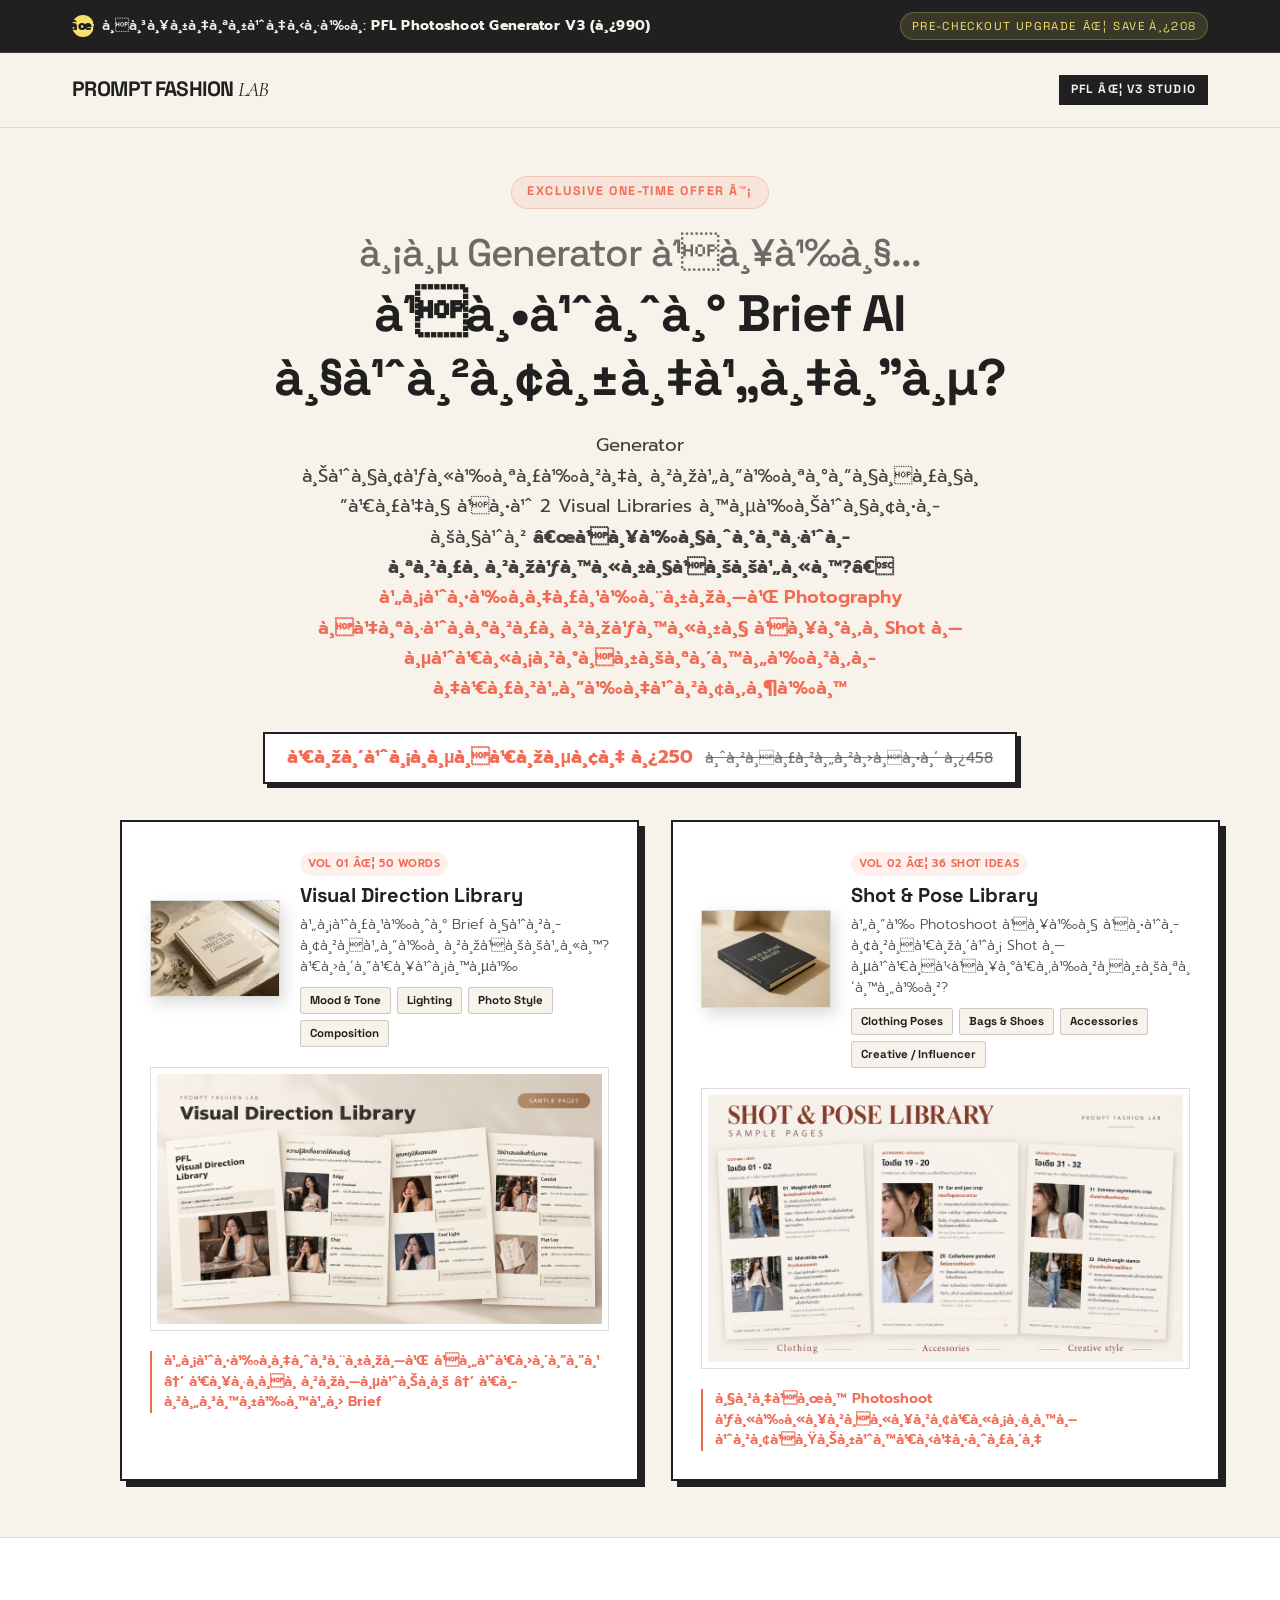
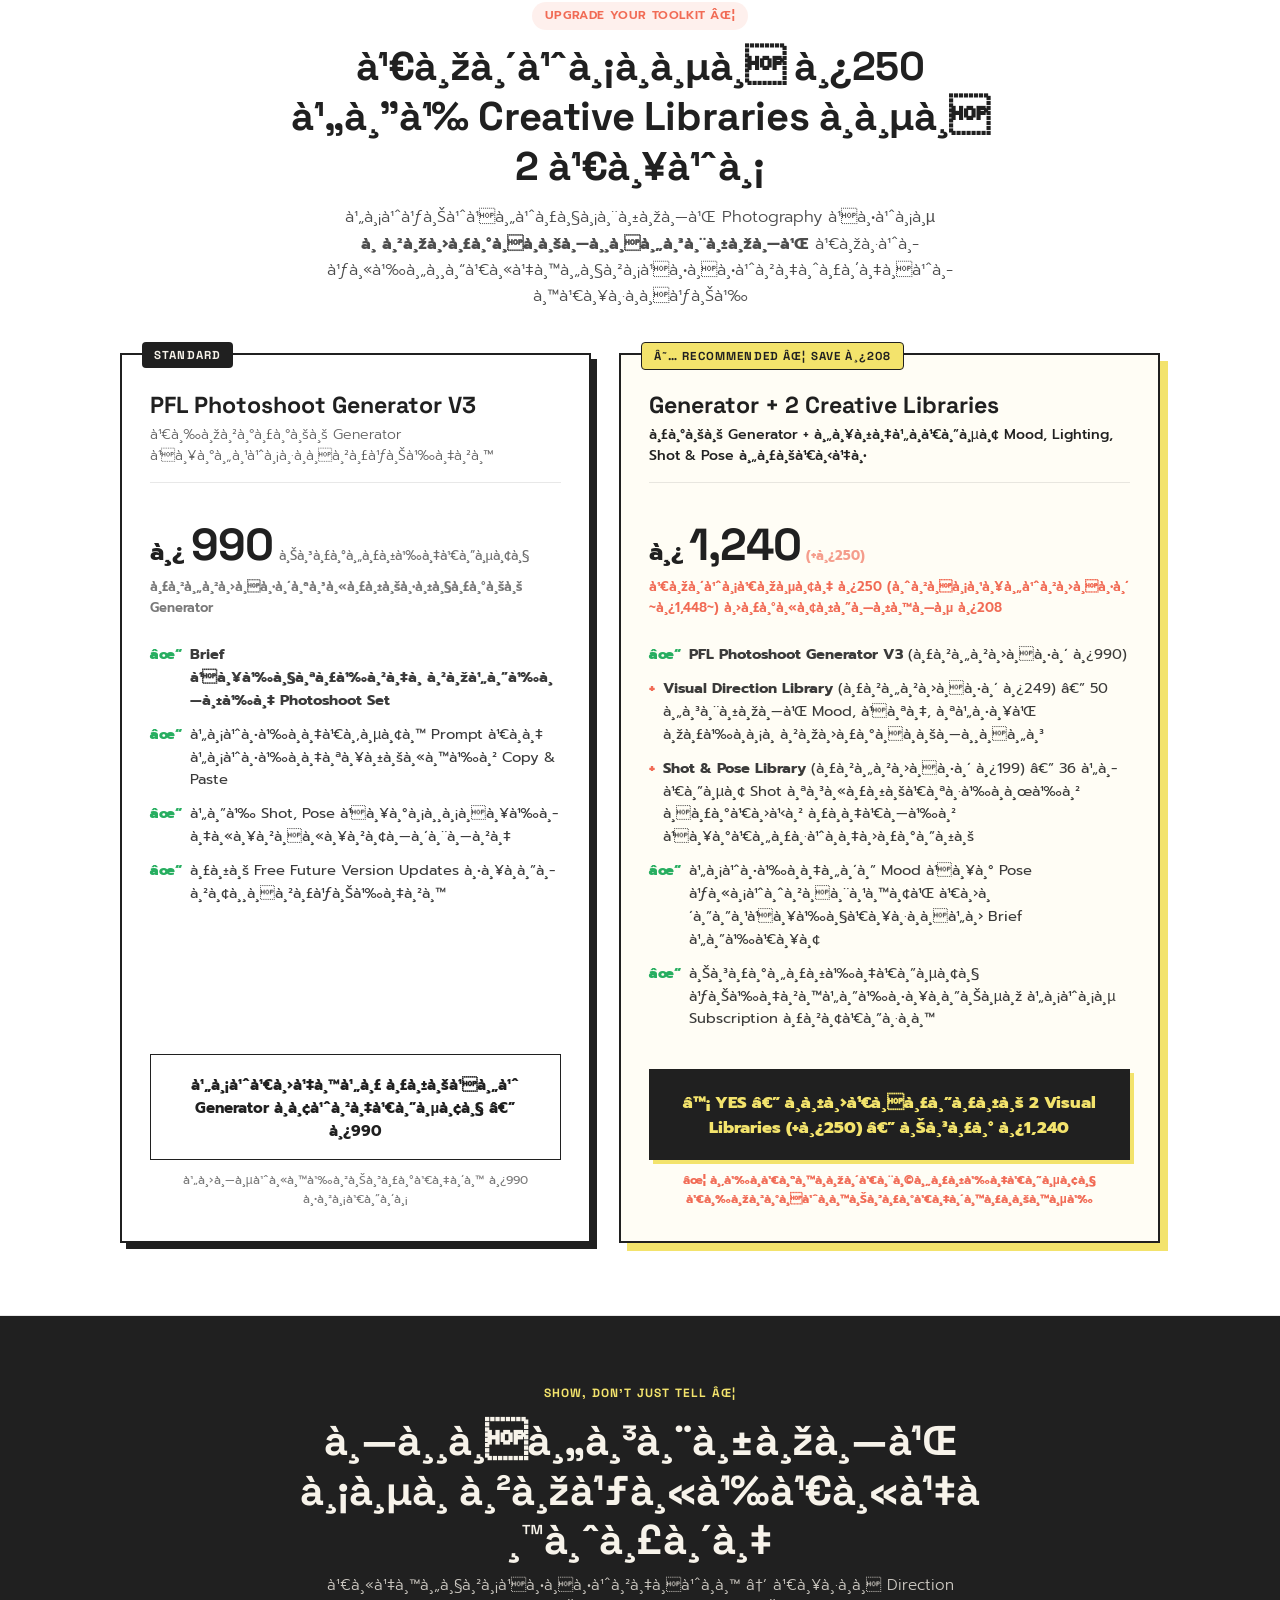
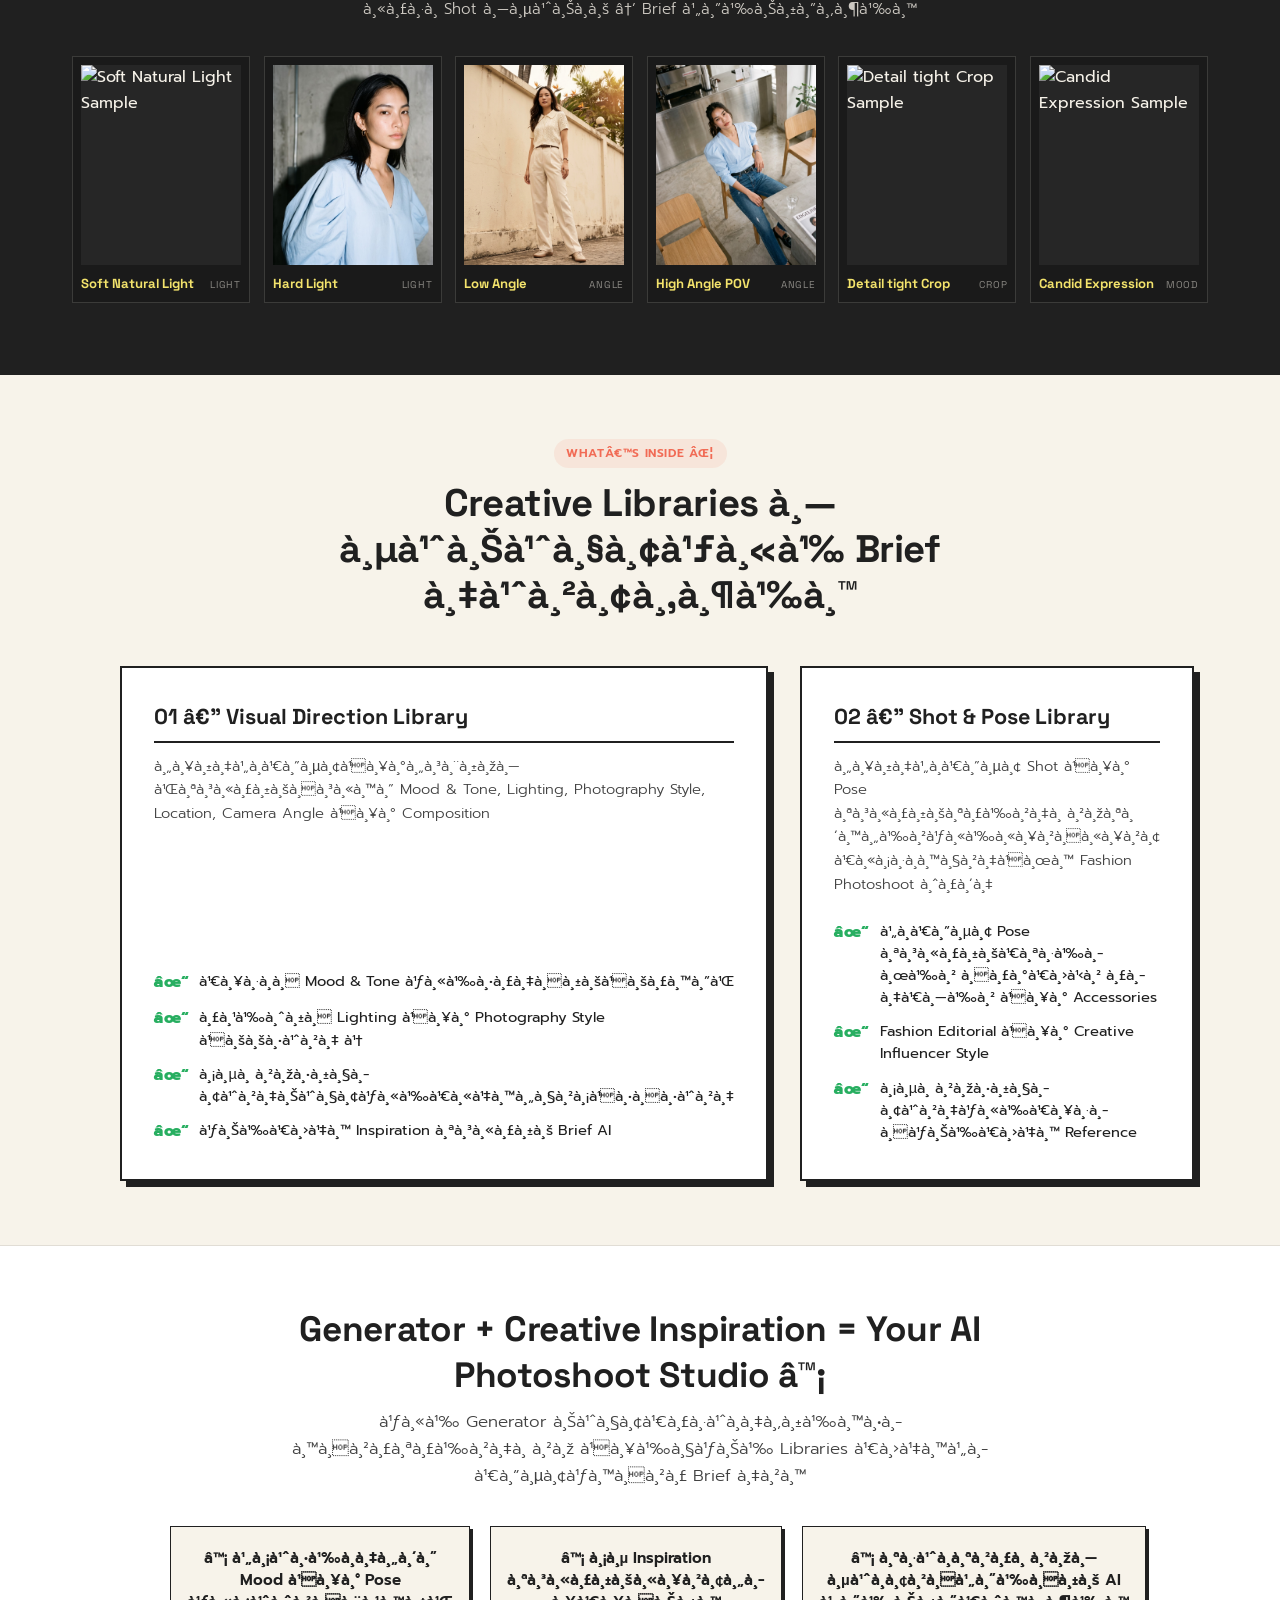
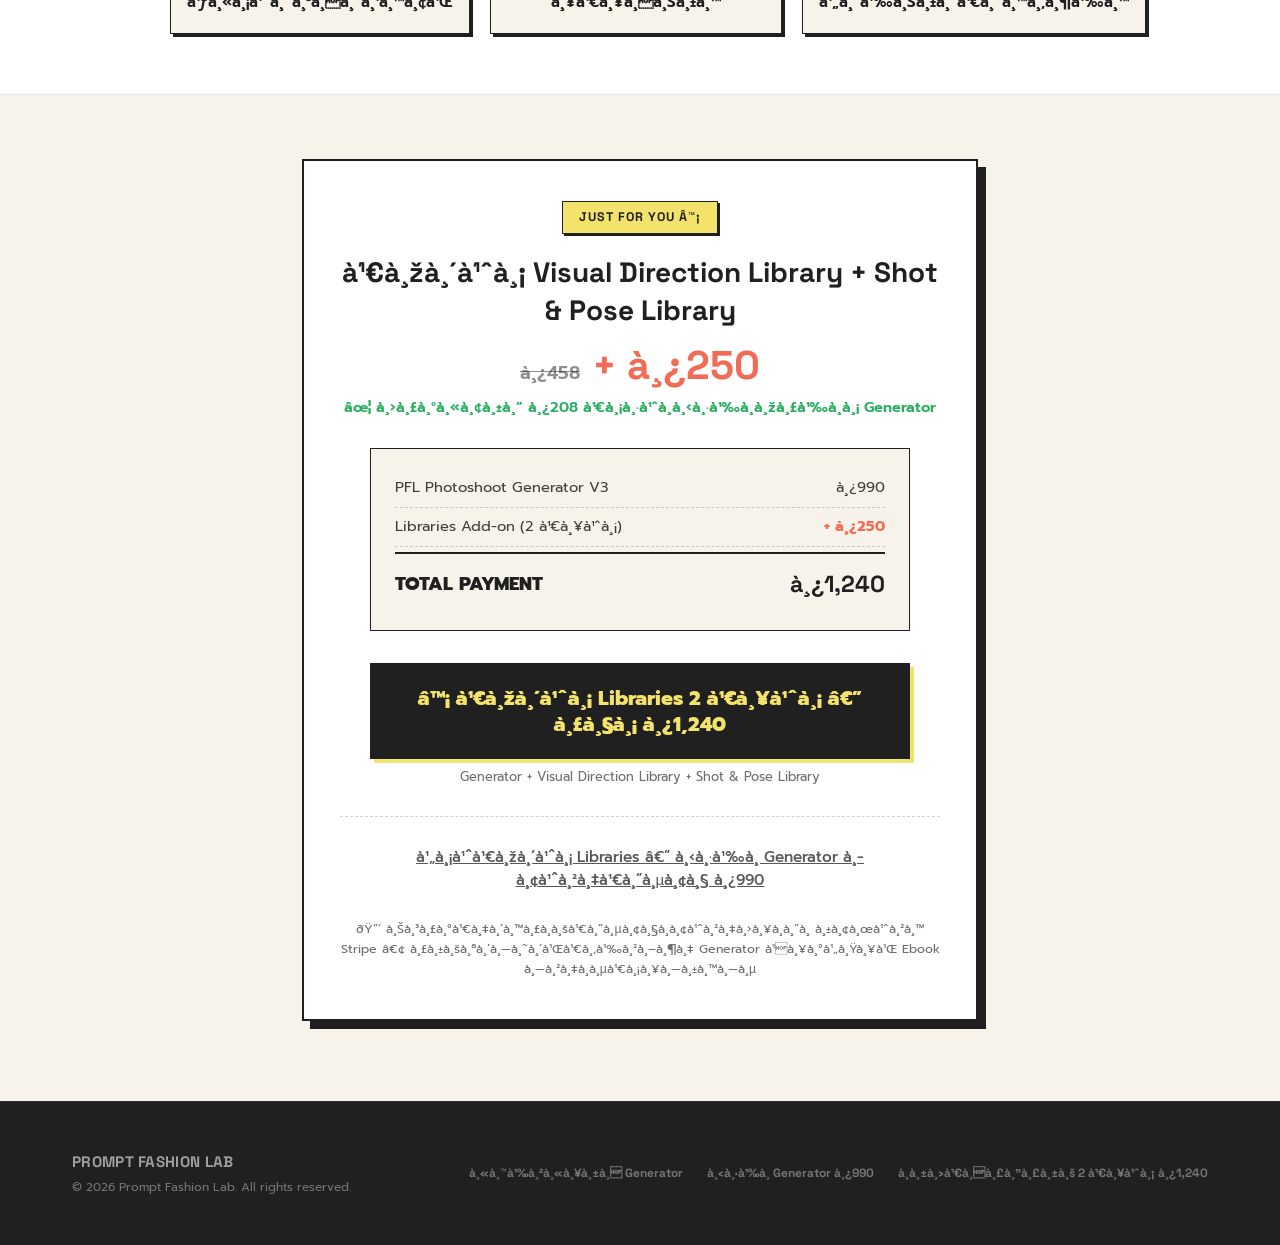
==== commit 4109aa33: "แก้เป้น v3" ====
--- a/library.html
+++ b/library.html
@@ -52,7 +52,7 @@
     <div class="container library-status-content">
       <div class="library-status-badge">
         <span class="status-icon-cart">✦</span>
-        <span>กำลังสั่งซื้อ: <strong>PFL Photoshoot Generator V2 (฿990)</strong></span>
+        <span>กำลังสั่งซื้อ: <strong>PFL Photoshoot Generator V3 (฿990)</strong></span>
       </div>
       <div class="library-step-indicator">
         <span>PRE-CHECKOUT UPGRADE</span> ✦ <span>SAVE ฿208</span>
@@ -68,7 +68,7 @@
       <a href="index.html" class="logo">
         PROMPT FASHION <span>LAB</span>
       </a>
-      <div class="brand-badge">PFL ✦ V2 STUDIO</div>
+      <div class="brand-badge">PFL ✦ V3 STUDIO</div>
     </div>
   </header>
 
@@ -188,7 +188,7 @@
             <span class="card-badge-top badge-standard">STANDARD</span>
             
             <div class="choice-header">
-              <h3>PFL Photoshoot Generator V2</h3>
+              <h3>PFL Photoshoot Generator V3</h3>
               <p>เฉพาะระบบ Generator และคู่มือการใช้งาน</p>
             </div>
 
@@ -253,7 +253,7 @@
             <ul class="choice-feature-list">
               <li>
                 <span class="f-check">✓</span>
-                <span><strong>PFL Photoshoot Generator V2</strong> (ราคาปกติ ฿990)</span>
+                <span><strong>PFL Photoshoot Generator V3</strong> (ราคาปกติ ฿990)</span>
               </li>
               <li>
                 <span class="f-plus">+</span>
@@ -513,7 +513,7 @@
         <!-- Order Total Breakdown -->
         <div class="order-breakdown-card">
           <div class="order-breakdown-row">
-            <span>PFL Photoshoot Generator V2</span>
+            <span>PFL Photoshoot Generator V3</span>
             <span>฿990</span>
           </div>
           <div class="order-breakdown-row">
--- a/styles.css
+++ b/styles.css
@@ -2962,6 +2962,24 @@
 }
 
 /* Vertical 9:16 Shorts Video Container */
+.shorts-label-above {
+  display: flex;
+  align-items: center;
+  justify-content: center;
+  gap: 0.4rem;
+  background-color: var(--color-black);
+  color: var(--color-yellow);
+  font-family: var(--font-thai);
+  font-size: 0.85rem;
+  font-weight: 700;
+  padding: 0.45rem 0.9rem;
+  border-radius: 4px;
+  margin-bottom: 0.75rem;
+  letter-spacing: 0.02em;
+  box-shadow: 2px 2px 0 rgba(0,0,0,0.15);
+  text-align: center;
+}
+
 .shorts-wrapper {
   max-width: 360px;
   width: 100%;
@@ -3281,17 +3299,11 @@
 }
 
 .results-editorial-grid {
-  display: grid;
-  grid-template-columns: repeat(3, 1fr);
+  display: flex;
+  flex-wrap: wrap;
+  justify-content: center;
   gap: 1.25rem;
   margin-bottom: 2rem;
-}
-
-@media (max-width: 768px) {
-  .results-editorial-grid {
-    grid-template-columns: repeat(2, 1fr);
-    gap: 0.85rem;
-  }
 }
 
 .results-item {
@@ -3301,11 +3313,18 @@
   overflow: hidden;
   box-shadow: 4px 4px 0 var(--color-black);
   aspect-ratio: 4 / 5;
+  flex: 0 0 calc((100% - 2.5rem) / 3);
+  max-width: calc((100% - 2.5rem) / 3);
 }
 
 @media (max-width: 768px) {
+  .results-editorial-grid {
+    gap: 0.85rem;
+  }
   .results-item {
     box-shadow: 3px 3px 0 var(--color-black);
+    flex: 0 0 calc((100% - 0.85rem) / 2);
+    max-width: calc((100% - 0.85rem) / 2);
   }
 }
 
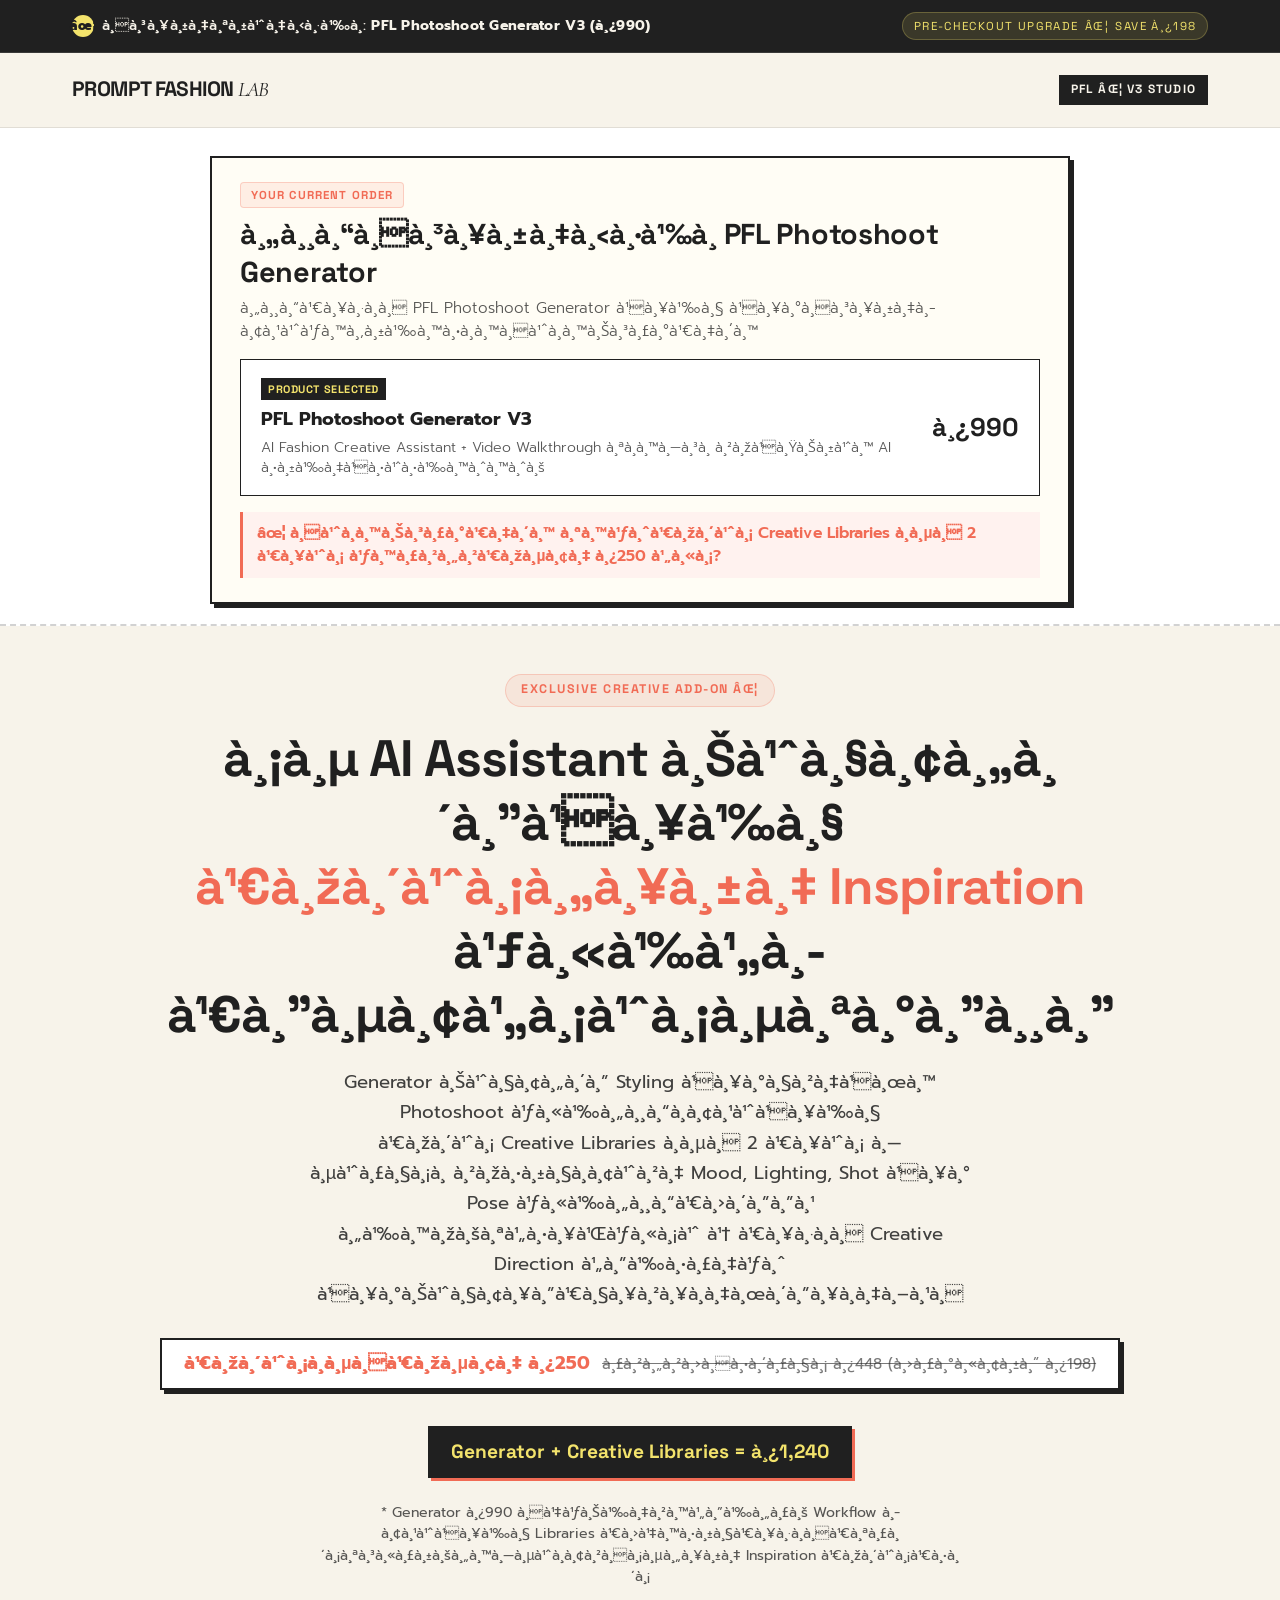
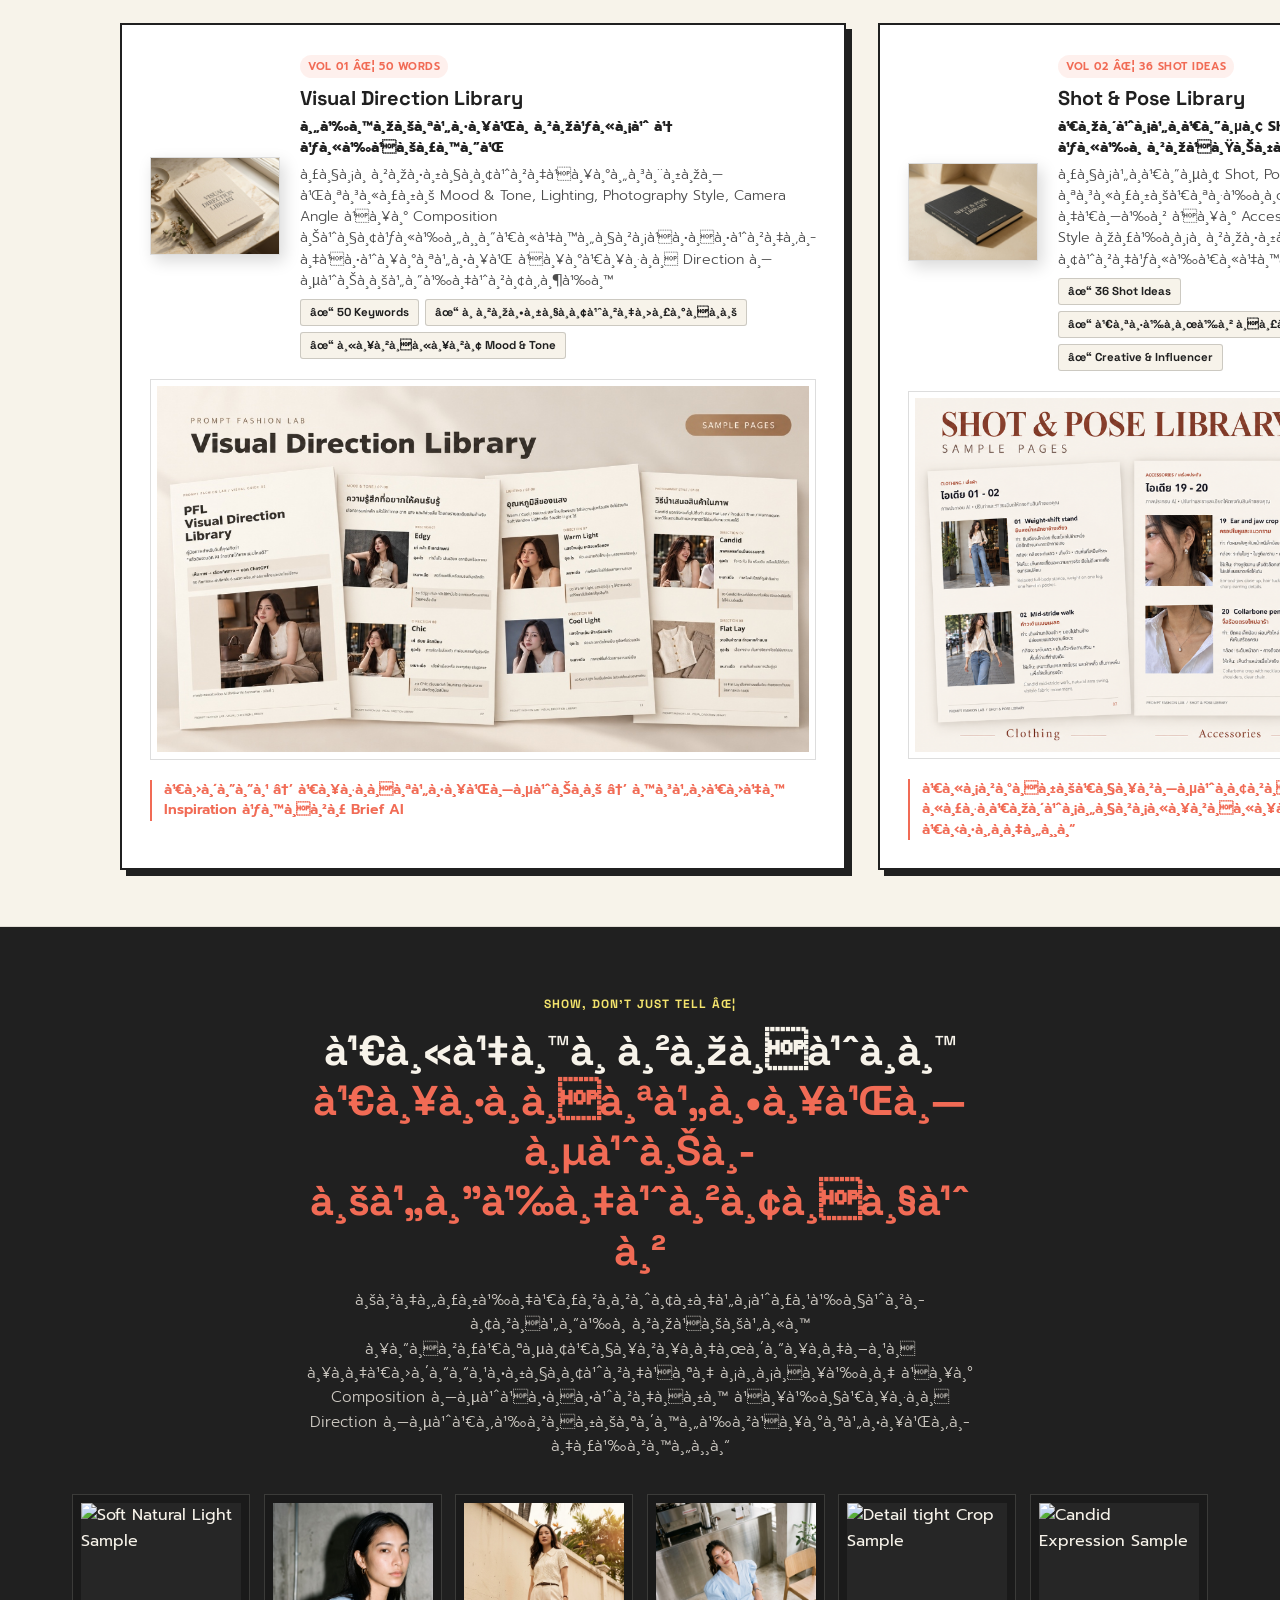
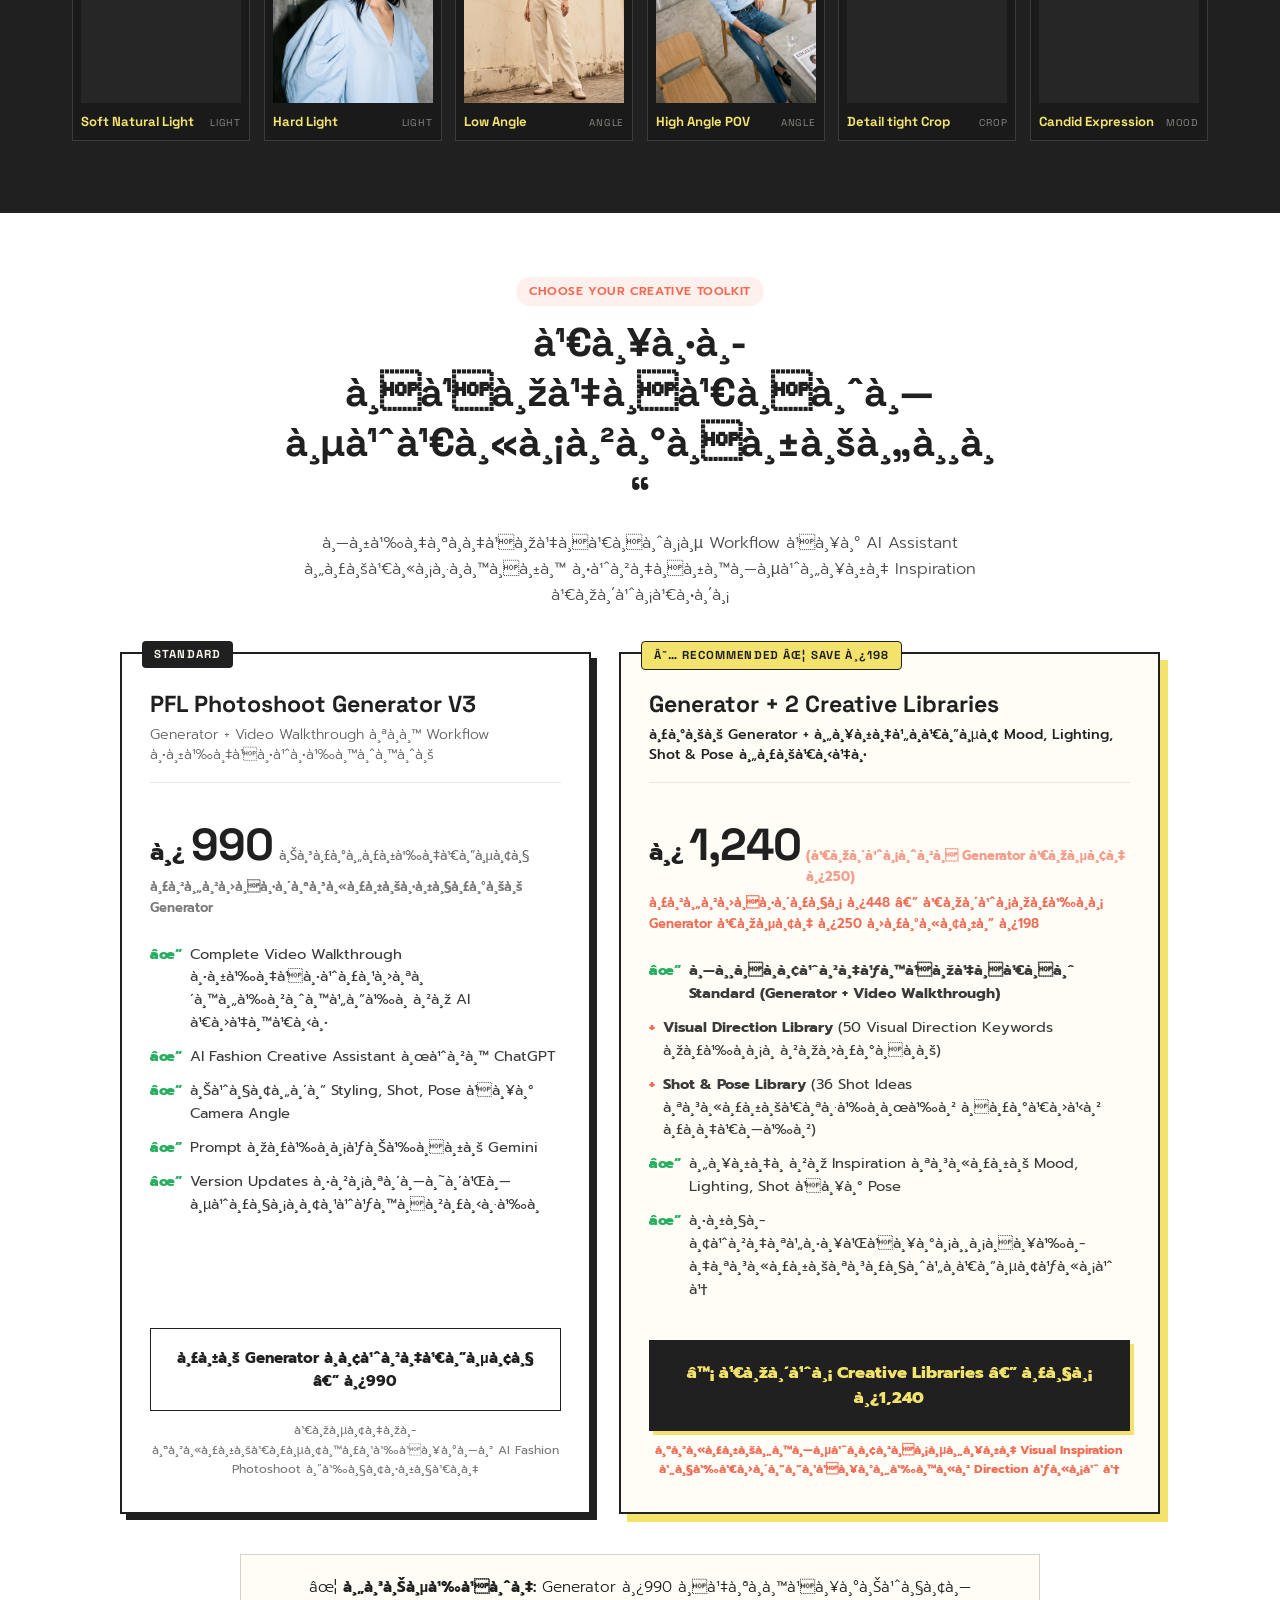
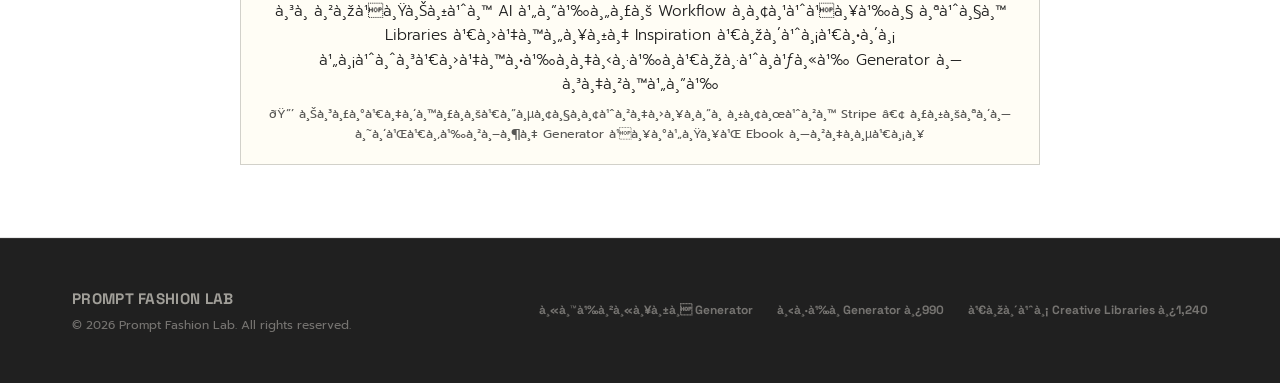
==== commit 28f0c04c: "แก้ generator ให้พูดเรื่องขิงที่จะได้ ชัดเจนขึ้น" ====
--- a/library.html
+++ b/library.html
@@ -31,8 +31,8 @@
 
   <meta charset="UTF-8">
   <meta name="viewport" content="width=device-width, initial-scale=1.0">
-  <meta name="description" content="Exclusive One-Time Offer: เพิ่ม 2 Visual Libraries คู่มือภาพถ่ายแฟชั่นเพื่อไอเดียการ Brief AI ที่ตรงใจ (+฿250) — Prompt Fashion Lab">
-  <title>ข้อเสนอพิเศษเฉพาะก่อนชำระเงิน (+฿250) | Prompt Fashion Lab</title>
+  <meta name="description" content="Exclusive Creative Add-on: เพิ่ม 2 Creative Libraries คลังภาพ Inspiration สำหรับ Mood, Lighting, Shot และ Pose (+฿250) — Prompt Fashion Lab">
+  <title>Creative Add-on (+฿250) | PFL Photoshoot Generator V3</title>
 
   <!-- Google Fonts Import -->
   <link rel="preconnect" href="https://fonts.googleapis.com">
@@ -55,7 +55,7 @@
         <span>กำลังสั่งซื้อ: <strong>PFL Photoshoot Generator V3 (฿990)</strong></span>
       </div>
       <div class="library-step-indicator">
-        <span>PRE-CHECKOUT UPGRADE</span> ✦ <span>SAVE ฿208</span>
+        <span>PRE-CHECKOUT UPGRADE</span> ✦ <span>SAVE ฿198</span>
       </div>
     </div>
   </div>
@@ -73,38 +73,85 @@
   </header>
 
   <!-- ==========================================
-       SECTION 1 — HERO SECTION
+       SECTION 0 — CURRENT ORDER SUMMARY
+       Prominent pre-checkout context indicator
+       ========================================== -->
+  <section class="current-order-summary-section">
+    <div class="container">
+      <div class="order-summary-card reveal active">
+        <div class="order-summary-header">
+          <span class="order-summary-eyebrow">YOUR CURRENT ORDER</span>
+          <h2 class="order-summary-title text-balance-thai">
+            คุณกำลังซื้อ PFL Photoshoot Generator
+          </h2>
+          <p class="order-summary-desc text-balance-thai">
+            คุณเลือก PFL Photoshoot Generator แล้ว และกำลังอยู่ในขั้นตอนก่อนชำระเงิน
+          </p>
+        </div>
+
+        <div class="order-summary-box">
+          <div class="order-item-main">
+            <span class="order-item-badge">PRODUCT SELECTED</span>
+            <div class="order-item-name">PFL Photoshoot Generator V3</div>
+            <p class="order-item-sub text-balance-thai">
+              AI Fashion Creative Assistant + Video Walkthrough สอนทำภาพแฟชั่น AI ตั้งแต่ต้นจนจบ
+            </p>
+          </div>
+          <div class="order-item-price">
+            <span class="price-val">฿990</span>
+          </div>
+        </div>
+
+        <div class="order-summary-transition text-balance-thai">
+          ✦ ก่อนชำระเงิน สนใจเพิ่ม Creative Libraries อีก 2 เล่ม ในราคาเพียง ฿250 ไหม?
+        </div>
+      </div>
+    </div>
+  </section>
+
+  <!-- ==========================================
+       SECTION 1 — HERO + ADD-ON OFFER & 2 LIBRARIES
        ========================================== -->
   <section class="library-hero-section">
     <div class="container">
       
       <!-- Eyebrow Badge -->
       <div class="hero-eyebrow-tag reveal active">
-        <span>EXCLUSIVE ONE-TIME OFFER ♡</span>
+        <span>EXCLUSIVE CREATIVE ADD-ON ✦</span>
       </div>
 
       <!-- Main Headline -->
       <h1 class="hero-main-title text-balance-thai reveal active">
-        <span class="hero-title-lead">มี Generator แล้ว...</span>
-        <span class="hero-title-main">แต่จะ Brief AI ว่ายังไงดี?</span>
+        มี AI Assistant ช่วยคิดแล้ว<br>
+        <span style="color: var(--color-coral);">เพิ่มคลัง Inspiration</span> ให้ไอเดียไม่มีสะดุด
       </h1>
 
       <!-- Supporting Text -->
       <p class="hero-subtitle-transition text-balance-thai reveal active">
-        Generator ช่วยให้สร้างภาพได้สะดวกรวดเร็ว แต่ 2 Visual Libraries นี้ช่วยตอบว่า <strong>“แล้วจะสื่อสารภาพในหัวแบบไหน?”</strong><br>
-        <span style="font-weight: 600; color: var(--color-coral);">ไม่ต้องรู้ศัพท์ Photography ก็สื่อสารภาพในหัว และขอ Shot ที่เหมาะกับสินค้าของเราได้ง่ายขึ้น</span>
+        Generator ช่วยคิด Styling และวางแผน Photoshoot ให้คุณอยู่แล้ว<br>
+        เพิ่ม Creative Libraries อีก 2 เล่ม ที่รวมภาพตัวอย่าง Mood, Lighting, Shot และ Pose ให้คุณเปิดดู ค้นพบสไตล์ใหม่ ๆ เลือก Creative Direction ได้ตรงใจ และช่วยลดเวลาลองผิดลองถูก
       </p>
 
-      <!-- Highlight Offer Pill -->
+      <!-- Offer Highlight Pill -->
       <div class="hero-offer-highlight-pill reveal active">
         <span class="highlight-text">เพิ่มอีกเพียง ฿250</span>
-        <span class="original-price">จากราคาปกติ ฿458</span>
+        <span class="original-price">ราคาปกติรวม ฿448 (ประหยัด ฿198)</span>
+      </div>
+
+      <div class="reveal active" style="margin-bottom: 0.5rem;">
+        <div class="hero-bundle-total-banner text-balance-thai">
+          Generator + Creative Libraries = ฿1,240
+        </div>
+      </div>
+
+      <div class="hero-reassurance-note text-balance-thai reveal active">
+        * Generator ฿990 ก็ใช้งานได้ครบ Workflow อยู่แล้ว Libraries เป็นตัวเลือกเสริมสำหรับคนที่อยากมีคลัง Inspiration เพิ่มเติม
       </div>
 
       <!-- 2 LIBRARIES SHOWCASE (VOL 01 & VOL 02) -->
       <div class="libraries-compact-grid reveal active">
         
-        <!-- Library 1: Visual Direction Library -->
+        <!-- CARD 01 — VISUAL DIRECTION LIBRARY -->
         <div class="lib-compact-card">
           <div class="lib-card-top-preview">
             <div class="lib-compact-cover">
@@ -113,12 +160,16 @@
             <div class="lib-compact-summary">
               <span class="tagline-badge" style="font-size: 0.68rem; padding: 0.2rem 0.5rem; margin-bottom: 0.4rem;">VOL 01 ✦ 50 WORDS</span>
               <h4>Visual Direction Library</h4>
-              <p>ไม่รู้จะ Brief ว่าอยากได้ภาพแบบไหน? เปิดเล่มนี้</p>
-              <div class="lib-pills-row">
-                <span class="lib-pill">Mood & Tone</span>
-                <span class="lib-pill">Lighting</span>
-                <span class="lib-pill">Photo Style</span>
-                <span class="lib-pill">Composition</span>
+              <p class="text-balance-thai" style="font-weight: 700; color: var(--color-black); margin-bottom: 0.35rem;">
+                ค้นพบสไตล์ภาพใหม่ ๆ ให้แบรนด์
+              </p>
+              <p class="text-balance-thai">
+                รวมภาพตัวอย่างและคำศัพท์สำหรับ Mood & Tone, Lighting, Photography Style, Camera Angle และ Composition ช่วยให้คุณเห็นความแตกต่างของแต่ละสไตล์ และเลือก Direction ที่ชอบได้ง่ายขึ้น
+              </p>
+              <div class="lib-pills-row" style="margin-top: 0.5rem;">
+                <span class="lib-pill">✓ 50 Keywords</span>
+                <span class="lib-pill">✓ ภาพตัวอย่างประกอบ</span>
+                <span class="lib-pill">✓ หลากหลาย Mood & Tone</span>
               </div>
             </div>
           </div>
@@ -128,11 +179,11 @@
           </div>
 
           <div class="lib-card-takeaway text-balance-thai">
-            ไม่ต้องจำศัพท์ แค่เปิดดู → เลือกภาพที่ชอบ → เอาคำนั้นไป Brief
-          </div>
-        </div>
-
-        <!-- Library 2: Shot & Pose Library -->
+            เปิดดู → เลือกสไตล์ที่ชอบ → นำไปเป็น Inspiration ในการ Brief AI
+          </div>
+        </div>
+
+        <!-- CARD 02 — SHOT & POSE LIBRARY -->
         <div class="lib-compact-card">
           <div class="lib-card-top-preview">
             <div class="lib-compact-cover">
@@ -141,12 +192,16 @@
             <div class="lib-compact-summary">
               <span class="tagline-badge" style="font-size: 0.68rem; padding: 0.2rem 0.5rem; margin-bottom: 0.4rem;">VOL 02 ✦ 36 SHOT IDEAS</span>
               <h4>Shot & Pose Library</h4>
-              <p>ได้ Photoshoot แล้ว แต่อยากเพิ่ม Shot ที่เก๋และเข้ากับสินค้า?</p>
-              <div class="lib-pills-row">
-                <span class="lib-pill">Clothing Poses</span>
-                <span class="lib-pill">Bags & Shoes</span>
-                <span class="lib-pill">Accessories</span>
-                <span class="lib-pill">Creative / Influencer</span>
+              <p class="text-balance-thai" style="font-weight: 700; color: var(--color-black); margin-bottom: 0.35rem;">
+                เพิ่มไอเดีย Shot ให้ภาพแฟชั่นน่าสนใจขึ้น
+              </p>
+              <p class="text-balance-thai">
+                รวมไอเดีย Shot, Pose และ Camera Angle สำหรับเสื้อผ้า กระเป๋า รองเท้า และ Accessories และ Creative Influencer Style พร้อมภาพตัวอย่างให้เห็นจริง
+              </p>
+              <div class="lib-pills-row" style="margin-top: 0.5rem;">
+                <span class="lib-pill">✓ 36 Shot Ideas</span>
+                <span class="lib-pill">✓ เสื้อผ้า กระเป๋า รองเท้า</span>
+                <span class="lib-pill">✓ Creative & Influencer</span>
               </div>
             </div>
           </div>
@@ -156,7 +211,7 @@
           </div>
 
           <div class="lib-card-takeaway text-balance-thai">
-            วางแผน Photoshoot ให้หลากหลายเหมือนถ่ายแฟชั่นเซ็ตจริง
+            เหมาะกับเวลาที่อยากลองมุมใหม่ ๆ หรือเพิ่มความหลากหลาย ให้ Photoshoot เซตของคุณ
           </div>
         </div>
 
@@ -166,16 +221,111 @@
   </section>
 
   <!-- ==========================================
-       SECTION 2 — UPGRADE YOUR TOOLKIT ✦ (กล่องเปรียบเทียบ 2 ทางเลือก)
+       SECTION 2 — SHOW, DON'T JUST TELL ✦ (6 VISUAL SAMPLES STRIP)
+       ========================================== -->
+  <section class="section-visual-compact">
+    <div class="container">
+      
+      <div class="visual-compact-header reveal">
+        <span class="eyebrow-yellow">SHOW, DON'T JUST TELL ✦</span>
+        <h2 class="text-balance-thai">
+          เห็นภาพก่อน<br>
+          <span style="color: var(--color-coral);">เลือกสไตล์ที่ชอบได้ง่ายกว่า</span>
+        </h2>
+        <p class="text-balance-thai" style="max-width: 680px; margin: 0.75rem auto 0; line-height: 1.6;">
+          บางครั้งเราอาจยังไม่รู้ว่าอยากได้ภาพแบบไหน ลดการเสียเวลาลองผิดลองถูก<br>
+          ลองเปิดดูตัวอย่างแสง มุมกล้อง และ Composition ที่แตกต่างกัน แล้วเลือก Direction ที่เข้ากับสินค้าและสไตล์ของร้านคุณ
+        </p>
+      </div>
+
+      <div class="visual-swipe-hint">↔ เลื่อนดูตัวอย่างภาพถ่ายทั้ง 6 สไตล์</div>
+
+      <!-- 6 Proof Cards Strip -->
+      <div class="visual-proof-gallery reveal">
+        
+        <!-- Shot 1 -->
+        <div class="proof-card">
+          <div class="proof-card-image">
+            <img src="images/hero_knit_01.jpg" alt="Soft Natural Light Sample" loading="lazy">
+          </div>
+          <div class="proof-card-info">
+            <div class="proof-title">Soft Natural Light</div>
+            <div class="proof-tag">LIGHT</div>
+          </div>
+        </div>
+
+        <!-- Shot 2 -->
+        <div class="proof-card">
+          <div class="proof-card-image">
+            <img src="images/proof_hard_light.jpg" alt="Hard Light Sample" loading="lazy">
+          </div>
+          <div class="proof-card-info">
+            <div class="proof-title">Hard Light</div>
+            <div class="proof-tag">LIGHT</div>
+          </div>
+        </div>
+
+        <!-- Shot 3 -->
+        <div class="proof-card">
+          <div class="proof-card-image">
+            <img src="images/proof_knit_angle.jpg" alt="Low Angle Sample" loading="lazy">
+          </div>
+          <div class="proof-card-info">
+            <div class="proof-title">Low Angle</div>
+            <div class="proof-tag">ANGLE</div>
+          </div>
+        </div>
+
+        <!-- Shot 4 -->
+        <div class="proof-card">
+          <div class="proof-card-image">
+            <img src="images/proof_high_angle_pov.jpg" alt="High Angle POV Sample" loading="lazy">
+          </div>
+          <div class="proof-card-info">
+            <div class="proof-title">High Angle POV</div>
+            <div class="proof-tag">ANGLE</div>
+          </div>
+        </div>
+
+        <!-- Shot 5 -->
+        <div class="proof-card">
+          <div class="proof-card-image">
+            <img src="images/proof_knit_detail.jpg" alt="Detail tight Crop Sample" loading="lazy">
+          </div>
+          <div class="proof-card-info">
+            <div class="proof-title">Detail tight Crop</div>
+            <div class="proof-tag">CROP</div>
+          </div>
+        </div>
+
+        <!-- Shot 6 -->
+        <div class="proof-card">
+          <div class="proof-card-image">
+            <img src="images/proof_knit_candid.jpg" alt="Candid Expression Sample" loading="lazy">
+          </div>
+          <div class="proof-card-info">
+            <div class="proof-title">Candid Expression</div>
+            <div class="proof-tag">MOOD</div>
+          </div>
+        </div>
+
+      </div>
+
+    </div>
+  </section>
+
+  <!-- ==========================================
+       SECTION 3 — PACKAGE COMPARISON & CHECKOUT CTAS
+       CHOOSE YOUR CREATIVE TOOLKIT
        ========================================== -->
   <section class="section-compact-libraries">
     <div class="container">
       
       <div class="compact-header reveal">
-        <span class="tagline-badge" style="margin-bottom: 0.75rem;">UPGRADE YOUR TOOLKIT ✦</span>
-        <h2 class="text-balance-thai">เพิ่มอีก ฿250 ได้ Creative Libraries อีก 2 เล่ม</h2>
+        <span class="tagline-badge" style="margin-bottom: 0.75rem;">CHOOSE YOUR CREATIVE TOOLKIT</span>
+        <h2 class="text-balance-thai">เลือกแพ็กเกจที่เหมาะกับคุณ</h2>
         <p class="text-balance-thai">
-          ไม่ใช่แค่รวมศัพท์ Photography แต่มี <strong>ภาพประกอบทุกคำศัพท์</strong> เพื่อให้คุณเห็นความแตกต่างจริงก่อนเลือกใช้
+          ทั้งสองแพ็กเกจมี Workflow และ AI Assistant ครบเหมือนกัน ต่างกันที่คลัง Inspiration เพิ่มเติม
         </p>
       </div>
 
@@ -183,13 +333,13 @@
       <div class="precheckout-decision-wrapper reveal active">
         <div class="choice-grid-two-col">
           
-          <!-- OPTION A: STANDARD GENERATOR ONLY (฿990) -->
+          <!-- OPTION 1 — STANDARD GENERATOR ONLY (฿990) -->
           <div class="choice-card">
             <span class="card-badge-top badge-standard">STANDARD</span>
             
             <div class="choice-header">
               <h3>PFL Photoshoot Generator V3</h3>
-              <p>เฉพาะระบบ Generator และคู่มือการใช้งาน</p>
+              <p>Generator + Video Walkthrough สอน Workflow ตั้งแต่ต้นจนจบ</p>
             </div>
 
             <div class="choice-pricing-row">
@@ -206,33 +356,37 @@
             <ul class="choice-feature-list">
               <li>
                 <span class="f-check">✓</span>
-                <span><strong>Brief แล้วสร้างภาพได้ทั้ง Photoshoot Set</strong></span>
-              </li>
-              <li>
-                <span class="f-check">✓</span>
-                <span>ไม่ต้องเขียน Prompt เอง ไม่ต้องสลับหน้า Copy & Paste</span>
-              </li>
-              <li>
-                <span class="f-check">✓</span>
-                <span>ได้ Shot, Pose และมุมกล้องหลากหลายทิศทาง</span>
-              </li>
-              <li>
-                <span class="f-check">✓</span>
-                <span>รับ Free Future Version Updates ตลอดอายุการใช้งาน</span>
+                <span>Complete Video Walkthrough ตั้งแต่รูปสินค้าจนได้ภาพ AI เป็นเซต</span>
+              </li>
+              <li>
+                <span class="f-check">✓</span>
+                <span>AI Fashion Creative Assistant ผ่าน ChatGPT</span>
+              </li>
+              <li>
+                <span class="f-check">✓</span>
+                <span>ช่วยคิด Styling, Shot, Pose และ Camera Angle</span>
+              </li>
+              <li>
+                <span class="f-check">✓</span>
+                <span>Prompt พร้อมใช้กับ Gemini</span>
+              </li>
+              <li>
+                <span class="f-check">✓</span>
+                <span>Version Updates ตามสิทธิ์ที่รวมอยู่ในการซื้อ</span>
               </li>
             </ul>
 
             <div>
               <button class="btn-choice-standard" onclick="goToCheckout('generator', 'compare_standard')">
-                ไม่เป็นไร รับแค่ Generator อย่างเดียว — ฿990
+                รับ Generator อย่างเดียว — ฿990
               </button>
-              <div class="btn-subtext">ไปที่หน้าชำระเงิน ฿990 ตามเดิม</div>
-            </div>
-          </div>
-
-          <!-- OPTION B: RECOMMENDED UPGRADE BUNDLE (+฿250 -> ฿1,240) -->
+              <div class="btn-subtext">เพียงพอสำหรับเรียนรู้และทำ AI Fashion Photoshoot ด้วยตัวเอง</div>
+            </div>
+          </div>
+
+          <!-- OPTION 2 — CREATIVE BUNDLE (+฿250 -> ฿1,240) -->
           <div class="choice-card card-recommended">
-            <span class="card-badge-top badge-upgrade">★ RECOMMENDED ✦ SAVE ฿208</span>
+            <span class="card-badge-top badge-upgrade">★ RECOMMENDED ✦ SAVE ฿198</span>
             
             <div class="choice-header">
               <h3 style="color: var(--color-black);">Generator + 2 Creative Libraries</h3>
@@ -243,315 +397,65 @@
               <div class="price-main-display">
                 <span class="curr">฿</span>
                 <span class="amount">1,240</span>
-                <span class="period" style="font-weight: 700; color: var(--color-coral);">(+฿250)</span>
+                <span class="period" style="font-weight: 700; color: var(--color-coral);">(เพิ่มจาก Generator เพียง ฿250)</span>
               </div>
               <div class="price-sub-note">
-                เพิ่มเพียง ฿250 (จากมูลค่าปกติ ~฿1,448~) ประหยัดทันที ฿208
+                ราคาปกติรวม ฿448 — เพิ่มพร้อม Generator เพียง ฿250 ประหยัด ฿198
               </div>
             </div>
 
             <ul class="choice-feature-list">
               <li>
                 <span class="f-check">✓</span>
-                <span><strong>PFL Photoshoot Generator V3</strong> (ราคาปกติ ฿990)</span>
+                <span><strong>ทุกอย่างในแพ็กเกจ Standard (Generator + Video Walkthrough)</strong></span>
               </li>
               <li>
                 <span class="f-plus">+</span>
-                <span><strong>Visual Direction Library</strong> (ราคาปกติ ฿249) — 50 คำศัพท์ Mood, แสง, สไตล์ พร้อมภาพประกอบทุกคำ</span>
+                <span><strong>Visual Direction Library</strong> (50 Visual Direction Keywords พร้อมภาพประกอบ)</span>
               </li>
               <li>
                 <span class="f-plus">+</span>
-                <span><strong>Shot & Pose Library</strong> (ราคาปกติ ฿199) — 36 ไอเดีย Shot สำหรับเสื้อผ้า กระเป๋า รองเท้า และเครื่องประดับ</span>
-              </li>
-              <li>
-                <span class="f-check">✓</span>
-                <span>ไม่ต้องคิด Mood และ Pose ใหม่จากศูนย์ เปิดดูแล้วเลือกไป Brief ได้เลย</span>
-              </li>
-              <li>
-                <span class="f-check">✓</span>
-                <span>ชำระครั้งเดียว ใช้งานได้ตลอดชีพ ไม่มี Subscription รายเดือน</span>
+                <span><strong>Shot & Pose Library</strong> (36 Shot Ideas สำหรับเสื้อผ้า กระเป๋า รองเท้า)</span>
+              </li>
+              <li>
+                <span class="f-check">✓</span>
+                <span>คลังภาพ Inspiration สำหรับ Mood, Lighting, Shot และ Pose</span>
+              </li>
+              <li>
+                <span class="f-check">✓</span>
+                <span>ตัวอย่างสไตล์และมุมกล้องสำหรับสำรวจไอเดียใหม่ ๆ</span>
               </li>
             </ul>
 
             <div>
               <button class="btn-choice-upgrade" onclick="goToCheckout('bundle', 'compare_upgrade')">
-                ♡ YES — อัปเกรดรับ 2 Visual Libraries (+฿250) — ชำระ ฿1,240
+                ♡ เพิ่ม Creative Libraries — รวม ฿1,240
               </button>
               <div class="btn-subtext" style="color: var(--color-coral); font-weight: 700;">
-                ✦ ข้อเสนอพิเศษครั้งเดียว เฉพาะก่อนชำระเงินรอบนี้
-              </div>
-            </div>
-          </div>
-
-        </div>
+                สำหรับคนที่อยากมีคลัง Visual Inspiration ไว้เปิดดูและค้นหา Direction ใหม่ ๆ
+              </div>
+            </div>
+          </div>
+
+        </div>
+
+        <!-- Reassurance box below both options -->
+        <div class="comparison-reassurance-box text-balance-thai reveal">
+          <p>
+            ✦ <strong>คำชี้แจง:</strong> Generator ฿990 ก็สอนและช่วยทำภาพแฟชั่น AI ได้ครบ Workflow อยู่แล้ว ส่วน Libraries เป็นคลัง Inspiration เพิ่มเติม ไม่จำเป็นต้องซื้อเพื่อให้ Generator ทำงานได้
+          </p>
+          <div style="font-size: 0.78rem; opacity: 0.75; margin-top: 0.5rem;">
+            🔒 ชำระเงินรอบเดียวอย่างปลอดภัยผ่าน Stripe • รับสิทธิ์เข้าถึง Generator และไฟล์ Ebook ทางอีเมล
+          </div>
+        </div>
+
       </div>
 
     </div>
   </section>
 
   <!-- ==========================================
-       SECTION 3 — SHOW, DON'T JUST TELL ✦ (6 VISUAL SAMPLES STRIP)
-       ========================================== -->
-  <section class="section-visual-compact">
-    <div class="container">
-      
-      <div class="visual-compact-header reveal">
-        <span class="eyebrow-yellow">SHOW, DON'T JUST TELL ✦</span>
-        <h2 class="text-balance-thai">ทุกคำศัพท์ มีภาพให้เห็นจริง</h2>
-        <p class="text-balance-thai">
-          เห็นความแตกต่างก่อน → เลือก Direction หรือ Shot ที่ชอบ → Brief ได้ชัดขึ้น
-        </p>
-      </div>
-
-      <div class="visual-swipe-hint">↔ เลื่อนดูตัวอย่างภาพถ่ายทั้ง 6 สไตล์</div>
-
-      <!-- 6 Proof Cards Strip -->
-      <div class="visual-proof-gallery reveal">
-        
-        <!-- Shot 1 -->
-        <div class="proof-card">
-          <div class="proof-card-image">
-            <img src="images/hero_knit_01.jpg" alt="Soft Natural Light Sample" loading="lazy">
-          </div>
-          <div class="proof-card-info">
-            <div class="proof-title">Soft Natural Light</div>
-            <div class="proof-tag">LIGHT</div>
-          </div>
-        </div>
-
-        <!-- Shot 2 -->
-        <div class="proof-card">
-          <div class="proof-card-image">
-            <img src="images/proof_hard_light.jpg" alt="Hard Light Sample" loading="lazy">
-          </div>
-          <div class="proof-card-info">
-            <div class="proof-title">Hard Light</div>
-            <div class="proof-tag">LIGHT</div>
-          </div>
-        </div>
-
-        <!-- Shot 3 -->
-        <div class="proof-card">
-          <div class="proof-card-image">
-            <img src="images/proof_knit_angle.jpg" alt="Low Angle Sample" loading="lazy">
-          </div>
-          <div class="proof-card-info">
-            <div class="proof-title">Low Angle</div>
-            <div class="proof-tag">ANGLE</div>
-          </div>
-        </div>
-
-        <!-- Shot 4 -->
-        <div class="proof-card">
-          <div class="proof-card-image">
-            <img src="images/proof_high_angle_pov.jpg" alt="High Angle POV Sample" loading="lazy">
-          </div>
-          <div class="proof-card-info">
-            <div class="proof-title">High Angle POV</div>
-            <div class="proof-tag">ANGLE</div>
-          </div>
-        </div>
-
-        <!-- Shot 5 -->
-        <div class="proof-card">
-          <div class="proof-card-image">
-            <img src="images/proof_knit_detail.jpg" alt="Detail tight Crop Sample" loading="lazy">
-          </div>
-          <div class="proof-card-info">
-            <div class="proof-title">Detail tight Crop</div>
-            <div class="proof-tag">CROP</div>
-          </div>
-        </div>
-
-        <!-- Shot 6 -->
-        <div class="proof-card">
-          <div class="proof-card-image">
-            <img src="images/proof_knit_candid.jpg" alt="Candid Expression Sample" loading="lazy">
-          </div>
-          <div class="proof-card-info">
-            <div class="proof-title">Candid Expression</div>
-            <div class="proof-tag">MOOD</div>
-          </div>
-        </div>
-
-      </div>
-
-    </div>
-  </section>
-
-  <!-- ==========================================
-       SECTION 4 — WHAT'S INSIDE (2 ELEGANT PRODUCT CARDS)
-       ========================================== -->
-  <section class="section-whats-inside">
-    <div class="container">
-      
-      <div class="section-head-center reveal">
-        <span class="tagline-badge">WHAT’S INSIDE ✦</span>
-        <h2 class="text-balance-thai" style="margin-top: 0.75rem; font-size: clamp(1.8rem, 4.5vw, 2.4rem);">
-          Creative Libraries ที่ช่วยให้ Brief ง่ายขึ้น
-        </h2>
-      </div>
-
-      <div class="whats-inside-grid reveal">
-        
-        <!-- Card 1: Visual Direction Library -->
-        <div class="inside-product-card">
-          <div>
-            <h3>01 — Visual Direction Library</h3>
-            <p class="card-desc text-balance-thai">
-              คลังไอเดียและคำศัพท์สำหรับกำหนด Mood & Tone, Lighting, Photography Style, Location, Camera Angle และ Composition
-            </p>
-          </div>
-
-          <ul class="inside-benefits-list">
-            <li>
-              <span class="check-icon">✓</span>
-              <span>เลือก Mood & Tone ให้ตรงกับแบรนด์</span>
-            </li>
-            <li>
-              <span class="check-icon">✓</span>
-              <span>รู้จัก Lighting และ Photography Style แบบต่าง ๆ</span>
-            </li>
-            <li>
-              <span class="check-icon">✓</span>
-              <span>มีภาพตัวอย่างช่วยให้เห็นความแตกต่าง</span>
-            </li>
-            <li>
-              <span class="check-icon">✓</span>
-              <span>ใช้เป็น Inspiration สำหรับ Brief AI</span>
-            </li>
-          </ul>
-        </div>
-
-        <!-- Card 2: Shot & Pose Library -->
-        <div class="inside-product-card">
-          <div>
-            <h3>02 — Shot & Pose Library</h3>
-            <p class="card-desc text-balance-thai">
-              คลังไอเดีย Shot และ Pose สำหรับสร้างภาพสินค้าให้หลากหลาย เหมือนวางแผน Fashion Photoshoot จริง
-            </p>
-          </div>
-
-          <ul class="inside-benefits-list">
-            <li>
-              <span class="check-icon">✓</span>
-              <span>ไอเดีย Pose สำหรับเสื้อผ้า กระเป๋า รองเท้า และ Accessories</span>
-            </li>
-            <li>
-              <span class="check-icon">✓</span>
-              <span>Fashion Editorial และ Creative Influencer Style</span>
-            </li>
-            <li>
-              <span class="check-icon">✓</span>
-              <span>มีภาพตัวอย่างให้เลือกใช้เป็น Reference</span>
-            </li>
-          </ul>
-        </div>
-
-      </div>
-
-    </div>
-  </section>
-
-  <!-- ==========================================
-       SECTION 5 — VALUE PROPOSITION
-       ========================================== -->
-  <section class="section-value-prop">
-    <div class="container">
-      
-      <div class="value-prop-header reveal">
-        <h2 class="text-balance-thai">
-          Generator + Creative Inspiration = Your AI Photoshoot Studio ♡
-        </h2>
-        <p class="text-balance-thai">
-          ให้ Generator ช่วยเรื่องขั้นตอนการสร้างภาพ แล้วใช้ Libraries เป็นไอเดียในการ Brief งาน
-        </p>
-      </div>
-
-      <div class="value-benefits-row reveal">
-        <div class="value-benefit-item text-balance-thai">
-          ♡ ไม่ต้องคิด Mood และ Pose ใหม่จากศูนย์
-        </div>
-        <div class="value-benefit-item text-balance-thai">
-          ♡ มี Inspiration สำหรับหลายคอลเลกชัน
-        </div>
-        <div class="value-benefit-item text-balance-thai">
-          ♡ สื่อสารภาพที่อยากได้กับ AI ได้ชัดเจนขึ้น
-        </div>
-      </div>
-
-    </div>
-  </section>
-
-  <!-- ==========================================
-       SECTION 6 — PRICING & OFFER BREAKDOWN
-       ========================================== -->
-  <section class="section-pricing-offer">
-    <div class="container pricing-offer-container">
-      
-      <div class="offer-main-box reveal">
-        
-        <!-- Small Heading -->
-        <span class="offer-top-badge">JUST FOR YOU ♡</span>
-
-        <!-- Offer Heading -->
-        <h3 class="offer-product-heading text-balance-thai">
-          เพิ่ม Visual Direction Library + Shot & Pose Library
-        </h3>
-
-        <!-- Pricing Tag Wrap -->
-        <div class="offer-price-tag-wrap">
-          <span class="regular-strikethrough">฿458</span>
-          <span class="special-add-price">+ ฿250</span>
-        </div>
-
-        <!-- Savings Text -->
-        <div class="offer-savings-subtext">
-          ✦ ประหยัด ฿208 เมื่อซื้อพร้อม Generator
-        </div>
-
-        <!-- Order Total Breakdown -->
-        <div class="order-breakdown-card">
-          <div class="order-breakdown-row">
-            <span>PFL Photoshoot Generator V3</span>
-            <span>฿990</span>
-          </div>
-          <div class="order-breakdown-row">
-            <span>Libraries Add-on (2 เล่ม)</span>
-            <span style="color: var(--color-coral); font-weight: 700;">+ ฿250</span>
-          </div>
-          <div class="order-breakdown-row total-row">
-            <span>TOTAL PAYMENT</span>
-            <span class="total-amount">฿1,240</span>
-          </div>
-        </div>
-
-        <!-- PRIMARY CTA BUTTON -->
-        <button class="btn-primary-upsell" onclick="goToCheckout('bundle', 'primary_button')">
-          ♡ เพิ่ม Libraries 2 เล่ม — รวม ฿1,240
-        </button>
-        <div class="primary-btn-supporting-subtext text-balance-thai">
-          Generator + Visual Direction Library + Shot & Pose Library
-        </div>
-
-        <!-- SECONDARY CTA SUBTLE LINK -->
-        <div class="secondary-cta-wrap">
-          <button class="btn-secondary-link text-balance-thai" onclick="goToCheckout('generator', 'secondary_link')">
-            ไม่เพิ่ม Libraries — ซื้อ Generator อย่างเดียว ฿990
-          </button>
-        </div>
-
-        <div style="font-size: 0.78rem; opacity: 0.65; margin-top: 1.25rem;">
-          🔒 ชำระเงินรอบเดียวอย่างปลอดภัยผ่าน Stripe • รับสิทธิ์เข้าถึง Generator และไฟล์ Ebook ทางอีเมลทันที
-        </div>
-
-      </div>
-
-    </div>
-  </section>
-
-  <!-- ==========================================
-       SECTION 7 — FOOTER
+       SECTION 4 — FOOTER
        ========================================== -->
   <footer>
     <div class="container footer-container">
@@ -562,7 +466,7 @@
       <div class="footer-links">
         <a href="index.html">หน้าหลัก Generator</a>
         <a href="javascript:void(0)" onclick="goToCheckout('generator', 'footer_link')">ซื้อ Generator ฿990</a>
-        <a href="javascript:void(0)" onclick="goToCheckout('bundle', 'footer_link')">อัปเกรดรับ 2 เล่ม ฿1,240</a>
+        <a href="javascript:void(0)" onclick="goToCheckout('bundle', 'footer_link')">เพิ่ม Creative Libraries ฿1,240</a>
       </div>
     </div>
   </footer>
@@ -582,4 +486,4 @@
   <!-- JavaScript -->
   <script src="library.js"></script>
 </body>
-</html>
+</html>
--- a/styles.css
+++ b/styles.css
@@ -3778,3 +3778,264 @@
   margin-top: 2rem;
 }
 
+
+
+/* ==========================================================================
+   HERO V3 ENHANCEMENTS
+   ========================================================================== */
+.hero-v2-subtitle {
+  font-size: clamp(1.02rem, 2.2vw, 1.18rem);
+  font-weight: 600;
+  color: var(--color-coral);
+  line-height: 1.5;
+  margin-bottom: 1.25rem;
+}
+
+.hero-highlights-list {
+  list-style: none;
+  display: flex;
+  flex-direction: column;
+  gap: 0.55rem;
+  margin-bottom: 1.5rem;
+  padding: 0;
+}
+
+.hero-highlights-list li {
+  display: flex;
+  align-items: flex-start;
+  gap: 0.5rem;
+  font-size: 0.98rem;
+  font-weight: 600;
+  color: var(--color-black);
+  line-height: 1.45;
+}
+
+.hero-highlights-list .hero-check {
+  color: var(--color-coral);
+  font-weight: 800;
+  font-size: 1.1rem;
+  line-height: 1.2;
+}
+
+/* ==========================================================================
+   TWO-PART VALUE SECTION (LEARN + CREATE)
+   ========================================================================== */
+.two-part-value-section {
+  padding: 4.5rem 0;
+  background-color: var(--color-white);
+  border-top: 2px solid var(--color-black);
+  border-bottom: 2px solid var(--color-black);
+}
+
+@media (max-width: 768px) {
+  .two-part-value-section {
+    padding: 3rem 0;
+  }
+}
+
+.two-part-value-grid {
+  display: grid;
+  grid-template-columns: repeat(2, 1fr);
+  gap: 2rem;
+  max-width: 960px;
+  margin: 2.5rem auto 2.5rem;
+}
+
+@media (max-width: 768px) {
+  .two-part-value-grid {
+    grid-template-columns: 1fr;
+    gap: 1.5rem;
+    margin: 2rem auto 2rem;
+  }
+}
+
+.value-card {
+  background-color: var(--color-ivory);
+  border: 2px solid var(--color-black);
+  box-shadow: 5px 5px 0 var(--color-black);
+  padding: 2.25rem 2rem;
+  display: flex;
+  flex-direction: column;
+  position: relative;
+  transition: transform 0.2s ease;
+}
+
+@media (max-width: 768px) {
+  .value-card {
+    padding: 1.75rem 1.25rem;
+    box-shadow: 4px 4px 0 var(--color-black);
+  }
+}
+
+.value-card:hover {
+  transform: translateY(-2px);
+}
+
+.value-card-badge {
+  display: inline-block;
+  align-self: flex-start;
+  background-color: var(--color-black);
+  color: var(--color-yellow);
+  font-family: var(--font-grotesk);
+  font-size: 0.72rem;
+  font-weight: 800;
+  letter-spacing: 0.08em;
+  padding: 0.3rem 0.75rem;
+  text-transform: uppercase;
+  margin-bottom: 1rem;
+}
+
+.value-card-badge-coral {
+  background-color: var(--color-coral);
+  color: var(--color-white);
+}
+
+.value-card h3 {
+  font-size: clamp(1.3rem, 3vw, 1.55rem);
+  font-weight: 800;
+  color: var(--color-black);
+  margin-bottom: 0.85rem;
+  line-height: 1.3;
+}
+
+.value-card p {
+  font-size: 0.98rem;
+  line-height: 1.65;
+  color: rgba(32, 32, 32, 0.85);
+  margin-bottom: 1.25rem;
+  flex-grow: 1;
+}
+
+.value-card-sub {
+  font-size: 0.9rem;
+  font-weight: 600;
+  color: var(--color-coral);
+  padding-top: 0.75rem;
+  border-top: 1px dashed rgba(32, 32, 32, 0.2);
+  line-height: 1.5;
+}
+
+.two-part-closing-wrap {
+  text-align: center;
+}
+
+.two-part-closing {
+  display: inline-block;
+  font-family: var(--font-serif);
+  font-style: italic;
+  font-size: clamp(1.15rem, 3vw, 1.35rem);
+  font-weight: 600;
+  color: var(--color-black);
+  letter-spacing: 0.02em;
+  background-color: #FFFDE6;
+  border: 1.5px solid var(--color-black);
+  padding: 0.65rem 1.6rem;
+  box-shadow: 3px 3px 0 var(--color-black);
+}
+
+/* ==========================================================================
+   BEFORE YOU START SECTION
+   ========================================================================== */
+.before-start-section {
+  padding: 4.5rem 0;
+  background-color: var(--color-ivory);
+  border-top: 1px dashed rgba(32, 32, 32, 0.25);
+}
+
+@media (max-width: 768px) {
+  .before-start-section {
+    padding: 3rem 0;
+  }
+}
+
+.before-start-grid {
+  display: grid;
+  grid-template-columns: repeat(3, 1fr);
+  gap: 1.5rem;
+  max-width: 1040px;
+  margin: 2.5rem auto 0;
+}
+
+@media (max-width: 900px) {
+  .before-start-grid {
+    grid-template-columns: 1fr;
+    gap: 1.25rem;
+  }
+}
+
+.before-start-card {
+  background-color: var(--color-white);
+  border: 2px solid var(--color-black);
+  box-shadow: 4px 4px 0 var(--color-black);
+  padding: 2rem 1.5rem;
+  display: flex;
+  flex-direction: column;
+}
+
+@media (max-width: 768px) {
+  .before-start-card {
+    padding: 1.75rem 1.25rem;
+  }
+}
+
+.before-start-badge {
+  display: inline-block;
+  align-self: flex-start;
+  font-family: var(--font-grotesk);
+  font-size: 0.72rem;
+  font-weight: 800;
+  letter-spacing: 0.08em;
+  padding: 0.25rem 0.65rem;
+  background-color: var(--color-black);
+  color: var(--color-yellow);
+  margin-bottom: 0.85rem;
+}
+
+.before-start-badge-device {
+  background-color: var(--color-coral);
+  color: var(--color-white);
+}
+
+.before-start-card h3 {
+  font-size: 1.2rem;
+  font-weight: 700;
+  color: var(--color-black);
+  margin-bottom: 0.65rem;
+  line-height: 1.35;
+}
+
+.before-start-card p {
+  font-size: 0.95rem;
+  line-height: 1.6;
+  color: rgba(32, 32, 32, 0.85);
+  margin-bottom: 1rem;
+}
+
+.before-start-check {
+  font-size: 0.88rem;
+  font-weight: 600;
+  color: var(--color-black);
+  background-color: #F4F8EB;
+  border-left: 3px solid #639A42;
+  padding: 0.5rem 0.75rem;
+  margin-bottom: 0.75rem;
+  line-height: 1.45;
+}
+
+.before-start-note {
+  font-size: 0.8rem;
+  color: rgba(32, 32, 32, 0.7);
+  line-height: 1.45;
+  margin-top: auto;
+}
+
+.before-start-warning {
+  font-size: 0.82rem;
+  font-weight: 600;
+  color: var(--color-coral);
+  background-color: #FFF2EF;
+  border: 1px solid rgba(241, 107, 85, 0.4);
+  padding: 0.65rem 0.85rem;
+  line-height: 1.45;
+  margin-top: auto;
+}
--- a/library.css
+++ b/library.css
@@ -969,3 +969,161 @@
   cursor: pointer;
   display: block;
 }
+
+
+/* ==========================================================================
+   CURRENT ORDER SUMMARY SECTION & ENHANCEMENTS
+   ========================================================================== */
+.current-order-summary-section {
+  padding: 1.75rem 0 1.25rem;
+  background-color: var(--color-white);
+  border-bottom: 2px dashed rgba(32, 32, 32, 0.2);
+}
+
+.order-summary-card {
+  max-width: 860px;
+  margin: 0 auto;
+  background-color: #FFFDF5;
+  border: 2px solid var(--color-black);
+  box-shadow: 4px 4px 0 var(--color-black);
+  padding: 1.5rem 1.75rem;
+}
+
+@media (max-width: 640px) {
+  .order-summary-card {
+    padding: 1.25rem 1rem;
+  }
+}
+
+.order-summary-header {
+  margin-bottom: 1rem;
+}
+
+.order-summary-eyebrow {
+  display: inline-block;
+  font-family: var(--font-grotesk);
+  font-size: 0.72rem;
+  font-weight: 800;
+  letter-spacing: 0.1em;
+  text-transform: uppercase;
+  color: var(--color-coral);
+  background-color: rgba(241, 107, 85, 0.1);
+  border: 1px solid rgba(241, 107, 85, 0.25);
+  padding: 0.2rem 0.6rem;
+  border-radius: 4px;
+  margin-bottom: 0.5rem;
+}
+
+.order-summary-title {
+  font-size: clamp(1.3rem, 3.2vw, 1.8rem);
+  font-weight: 800;
+  color: var(--color-black);
+  margin-bottom: 0.35rem;
+  line-height: 1.3;
+}
+
+.order-summary-desc {
+  font-size: 0.95rem;
+  color: rgba(32, 32, 32, 0.75);
+  line-height: 1.5;
+  margin-bottom: 0;
+}
+
+.order-summary-box {
+  background-color: var(--color-white);
+  border: 1.5px solid var(--color-black);
+  padding: 1rem 1.25rem;
+  display: flex;
+  justify-content: space-between;
+  align-items: center;
+  gap: 1rem;
+  margin-bottom: 1rem;
+}
+
+@media (max-width: 580px) {
+  .order-summary-box {
+    flex-direction: column;
+    align-items: flex-start;
+  }
+}
+
+.order-item-badge {
+  display: inline-block;
+  font-family: var(--font-grotesk);
+  font-size: 0.68rem;
+  font-weight: 800;
+  background-color: var(--color-black);
+  color: var(--color-yellow);
+  padding: 0.15rem 0.45rem;
+  margin-bottom: 0.3rem;
+  letter-spacing: 0.05em;
+}
+
+.order-item-name {
+  font-size: 1.15rem;
+  font-weight: 700;
+  color: var(--color-black);
+  margin-bottom: 0.2rem;
+}
+
+.order-item-sub {
+  font-size: 0.88rem;
+  color: rgba(32, 32, 32, 0.75);
+  line-height: 1.45;
+  margin: 0;
+}
+
+.order-item-price .price-val {
+  font-family: var(--font-grotesk);
+  font-size: 1.6rem;
+  font-weight: 800;
+  color: var(--color-black);
+  white-space: nowrap;
+}
+
+.order-summary-transition {
+  font-size: 0.98rem;
+  font-weight: 600;
+  color: var(--color-coral);
+  background-color: #FFF2EF;
+  border-left: 3px solid var(--color-coral);
+  padding: 0.65rem 0.9rem;
+  line-height: 1.45;
+}
+
+.hero-bundle-total-banner {
+  display: inline-block;
+  background-color: var(--color-black);
+  color: var(--color-yellow);
+  font-family: var(--font-grotesk);
+  font-size: clamp(1rem, 2.5vw, 1.2rem);
+  font-weight: 800;
+  padding: 0.6rem 1.4rem;
+  border: 1.5px solid var(--color-black);
+  box-shadow: 3px 3px 0 var(--color-coral);
+  margin-bottom: 1rem;
+}
+
+.hero-reassurance-note {
+  font-size: 0.88rem;
+  color: rgba(32, 32, 32, 0.75);
+  max-width: 640px;
+  margin: 0 auto 2.25rem;
+  line-height: 1.5;
+}
+
+.comparison-reassurance-box {
+  max-width: 800px;
+  margin: 2.5rem auto 0;
+  text-align: center;
+  background-color: #FFFDF5;
+  border: 1.5px solid rgba(32, 32, 32, 0.2);
+  padding: 1.25rem 1.5rem;
+}
+
+.comparison-reassurance-box p {
+  font-size: 0.95rem;
+  line-height: 1.6;
+  color: var(--color-black);
+  margin: 0;
+}
